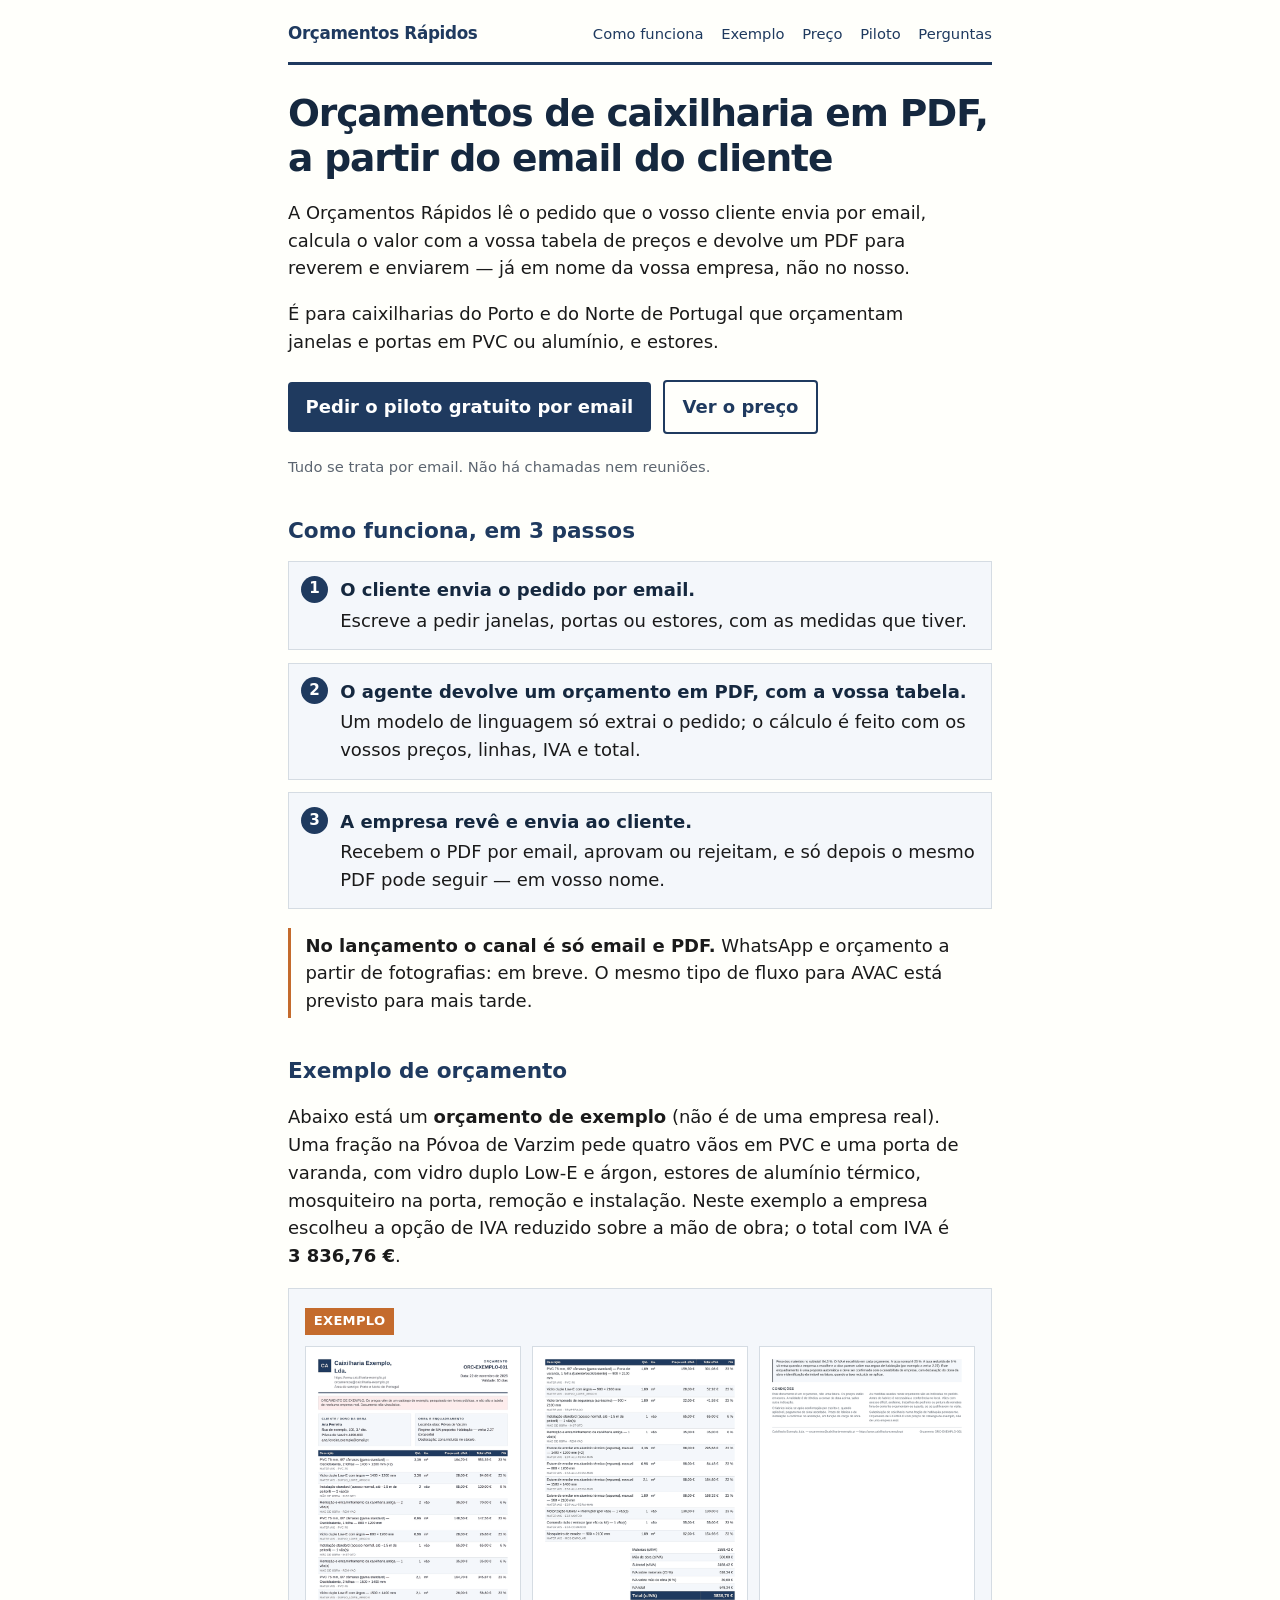
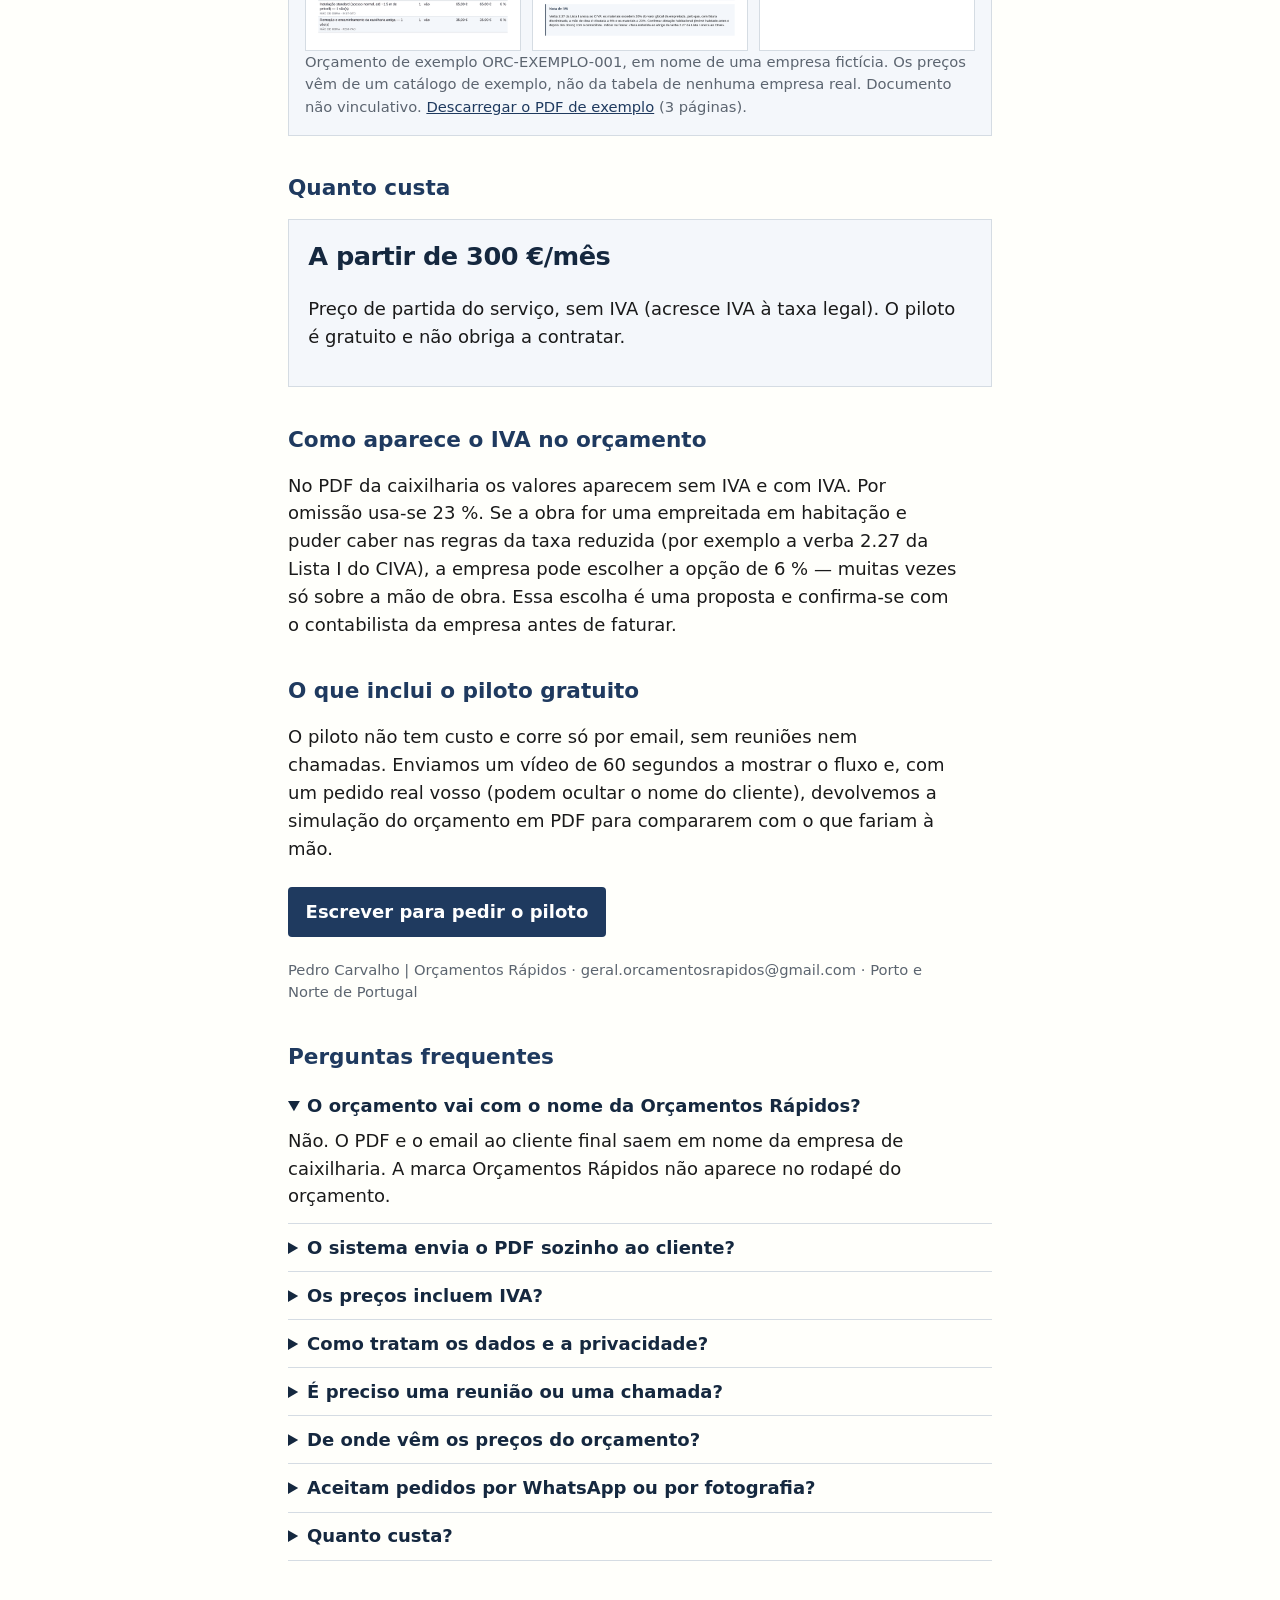
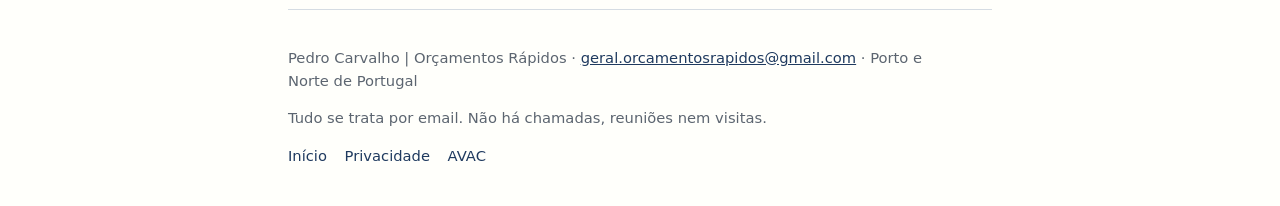
==== index.html @ dfaf5e06 "Strengthen the landing page for search and a clearer offer. Add a direct H1, a three-step flow, pric" ====
<!DOCTYPE html>
<html lang="pt-PT">
<head>
  <meta charset="utf-8">
  <meta name="viewport" content="width=device-width, initial-scale=1">
  <title>Orçamentos de caixilharia em PDF, a partir do email do cliente | Orçamentos Rápidos</title>
  <meta name="description" content="A Orçamentos Rápidos transforma o email do cliente numa proposta em PDF, com a tabela de preços da caixilharia, para a empresa rever e enviar. Janelas e portas em PVC ou alumínio e estores, no Porto e no Norte. A partir de 300 €/mês, com piloto gratuito.">
  <link rel="canonical" href="https://orcamentosrapidos.pt/">
  <link rel="stylesheet" href="styles.css">
  <meta property="og:title" content="Orçamentos de caixilharia em PDF, a partir do email do cliente">
  <meta property="og:description" content="O cliente envia o pedido por email. O agente devolve um PDF com a tabela da empresa. A empresa revê e envia. A partir de 300 €/mês, com piloto gratuito.">
  <meta property="og:url" content="https://orcamentosrapidos.pt/">
  <meta property="og:type" content="website">
  <meta property="og:locale" content="pt_PT">
  <meta property="og:image" content="https://orcamentosrapidos.pt/orcamento-exemplo-1.png">
  <meta name="twitter:card" content="summary_large_image">
  <script type="application/ld+json">
  {
    "@context": "https://schema.org",
    "@graph": [
      {
        "@type": "Organization",
        "@id": "https://orcamentosrapidos.pt/#organizacao",
        "name": "Orçamentos Rápidos",
        "url": "https://orcamentosrapidos.pt/",
        "email": "geral.orcamentosrapidos@gmail.com",
        "areaServed": { "@type": "AdministrativeArea", "name": "Porto e Norte de Portugal" },
        "founder": { "@type": "Person", "name": "Pedro Carvalho" },
        "contactPoint": {
          "@type": "ContactPoint",
          "email": "geral.orcamentosrapidos@gmail.com",
          "contactType": "customer support",
          "availableLanguage": ["Portuguese"],
          "hoursAvailable": { "@type": "OpeningHoursSpecification", "description": "Atendimento apenas por email. Sem chamadas, reuniões ou visitas." }
        }
      },
      {
        "@type": "Service",
        "@id": "https://orcamentosrapidos.pt/#servico",
        "name": "Agente de orçamentos automáticos para caixilharia",
        "serviceType": "Orçamentação automática de janelas, portas e estores a partir de email",
        "url": "https://orcamentosrapidos.pt/",
        "provider": { "@id": "https://orcamentosrapidos.pt/#organizacao" },
        "areaServed": { "@type": "AdministrativeArea", "name": "Porto e Norte de Portugal" },
        "audience": { "@type": "BusinessAudience", "name": "Caixilharias de janelas e portas em PVC ou alumínio e estores" },
        "description": "O cliente da caixilharia envia o pedido por email. O agente devolve um orçamento em PDF calculado com a tabela de preços da empresa. A empresa revê e envia o PDF ao cliente, em nome dela.",
        "offers": {
          "@type": "Offer",
          "url": "https://orcamentosrapidos.pt/#preco",
          "priceCurrency": "EUR",
          "price": "300.00",
          "priceSpecification": {
            "@type": "UnitPriceSpecification",
            "price": "300.00",
            "priceCurrency": "EUR",
            "unitCode": "MON",
            "valueAddedTaxIncluded": false,
            "description": "A partir de 300 €/mês, sem IVA. Acresce IVA à taxa legal. O piloto é gratuito."
          },
          "description": "A partir de 300 €/mês, com piloto gratuito."
        }
      },
      {
        "@type": "FAQPage",
        "@id": "https://orcamentosrapidos.pt/#faq",
        "mainEntity": [
          {
            "@type": "Question",
            "name": "O orçamento vai com o nome da Orçamentos Rápidos?",
            "acceptedAnswer": { "@type": "Answer", "text": "Não. O PDF e o email ao cliente final saem em nome da empresa de caixilharia. A marca Orçamentos Rápidos não aparece no rodapé do orçamento." }
          },
          {
            "@type": "Question",
            "name": "O sistema envia o PDF sozinho ao cliente?",
            "acceptedAnswer": { "@type": "Answer", "text": "Não. O dono da empresa recebe o PDF por email e só depois de carregar em Aprovar ou Rejeitar é que o orçamento pode seguir para o cliente final." }
          },
          {
            "@type": "Question",
            "name": "Os preços incluem IVA?",
            "acceptedAnswer": { "@type": "Answer", "text": "O serviço da Orçamentos Rápidos é anunciado a partir de 300 €/mês sem IVA; acresce IVA à taxa legal. No PDF de orçamento da caixilharia, os valores aparecem sem IVA e com IVA. Por omissão o orçamento usa 23 %. Pode escolher-se a opção de 6 % quando a obra parecer caber nas regras de habitação; essa escolha é uma proposta e deve ser confirmada com o contabilista da empresa." }
          },
          {
            "@type": "Question",
            "name": "Como tratam os dados e a privacidade?",
            "acceptedAnswer": { "@type": "Answer", "text": "Tratamos só os dados necessários para responder ao email, correr o piloto e prestar o serviço — tipicamente o nome e o email da empresa e o conteúdo dos pedidos que nos enviam. Não vendemos dados. Os direitos de acesso, retificação ou apagamento exercem-se por email, para geral.orcamentosrapidos@gmail.com. Os pormenores estão na política de privacidade." }
          },
          {
            "@type": "Question",
            "name": "É preciso uma reunião ou uma chamada?",
            "acceptedAnswer": { "@type": "Answer", "text": "Não. Tudo se trata por email. Não há chamadas, reuniões nem visitas." }
          },
          {
            "@type": "Question",
            "name": "De onde vêm os preços do orçamento?",
            "acceptedAnswer": { "@type": "Answer", "text": "No piloto e no serviço os cálculos usam a tabela de preços da própria empresa. Os valores de demonstração desta página são de um catálogo de exemplo, não de uma empresa real." }
          },
          {
            "@type": "Question",
            "name": "Aceitam pedidos por WhatsApp ou por fotografia?",
            "acceptedAnswer": { "@type": "Answer", "text": "Ainda não. No lançamento o canal é só email e PDF. WhatsApp e orçamento a partir de fotografias ficam para mais tarde." }
          },
          {
            "@type": "Question",
            "name": "Quanto custa?",
            "acceptedAnswer": { "@type": "Answer", "text": "O serviço custa a partir de 300 €/mês, sem IVA, com piloto gratuito. O piloto corre só por email: um vídeo de 60 segundos e uma simulação com um pedido real da empresa." }
          }
        ]
      }
    ]
  }
  </script>
</head>
<body>
  <header>
    <a class="logo" href="https://orcamentosrapidos.pt/">Orçamentos Rápidos</a>
    <nav aria-label="Secções desta página">
      <a href="#como-funciona">Como funciona</a>
      <a href="#exemplo">Exemplo</a>
      <a href="#preco">Preço</a>
      <a href="#piloto">Piloto</a>
      <a href="#perguntas">Perguntas</a>
    </nav>
  </header>
  <main>
    <h1>Orçamentos de caixilharia em PDF, a partir do email do cliente</h1>
    <p class="lead">A Orçamentos Rápidos lê o pedido que o vosso cliente envia por email, calcula o valor com a vossa tabela de preços e devolve um PDF para reverem e enviarem — já em nome da vossa empresa, não no nosso.</p>
    <p>É para caixilharias do Porto e do Norte de Portugal que orçamentam janelas e portas em PVC ou alumínio, e estores.</p>
    <p>
      <a class="cta" href="mailto:geral.orcamentosrapidos@gmail.com?subject=Piloto%20gratuito%20de%20or%C3%A7amentos%20de%20caixilharia">Pedir o piloto gratuito por email</a>
      <a class="cta cta-sec" href="#preco">Ver o preço</a>
    </p>
    <p class="nota">Tudo se trata por email. Não há chamadas nem reuniões.</p>

    <h2 id="como-funciona">Como funciona, em 3 passos</h2>
    <ol class="passos">
      <li><strong>O cliente envia o pedido por email.</strong> Escreve a pedir janelas, portas ou estores, com as medidas que tiver.</li>
      <li><strong>O agente devolve um orçamento em PDF, com a vossa tabela.</strong> Um modelo de linguagem só extrai o pedido; o cálculo é feito com os vossos preços, linhas, IVA e total.</li>
      <li><strong>A empresa revê e envia ao cliente.</strong> Recebem o PDF por email, aprovam ou rejeitam, e só depois o mesmo PDF pode seguir — em vosso nome.</li>
    </ol>
    <p class="breve"><strong>No lançamento o canal é só email e PDF.</strong> WhatsApp e orçamento a partir de fotografias: em breve. O mesmo tipo de fluxo para AVAC está previsto para mais tarde.</p>

    <h2 id="exemplo">Exemplo de orçamento</h2>
    <p>Abaixo está um <strong>orçamento de exemplo</strong> (não é de uma empresa real). Uma fração na Póvoa de Varzim pede quatro vãos em PVC e uma porta de varanda, com vidro duplo Low-E e árgon, estores de alumínio térmico, mosquiteiro na porta, remoção e instalação. Neste exemplo a empresa escolheu a opção de IVA reduzido sobre a mão de obra; o total com IVA é <strong>3&nbsp;836,76&nbsp;€</strong>.</p>
    <figure class="preview">
      <p class="selo">Exemplo</p>
      <div class="paginas">
        <a href="orcamento-exemplo.pdf" title="Descarregar o PDF de exemplo, página 1">
          <img src="orcamento-exemplo-1.png" alt="Página 1 do orçamento de exemplo ORC-EXEMPLO-001, com o nome de uma empresa fictícia e as primeiras linhas. Os preços são de um catálogo de exemplo." width="720" height="1019">
        </a>
        <a href="orcamento-exemplo.pdf" title="Descarregar o PDF de exemplo, página 2">
          <img src="orcamento-exemplo-2.png" alt="Página 2 do orçamento de exemplo, com o restante das linhas, os totais sem IVA e com IVA (3 836,76 €) e a nota de IVA." width="720" height="1019" loading="lazy">
        </a>
        <a href="orcamento-exemplo.pdf" title="Descarregar o PDF de exemplo, página 3">
          <img src="orcamento-exemplo-3.png" alt="Página 3 do orçamento de exemplo, com as condições e a indicação de que o documento é um exemplo." width="720" height="1019" loading="lazy">
        </a>
      </div>
      <figcaption class="nota">Orçamento de exemplo ORC-EXEMPLO-001, em nome de uma empresa fictícia. Os preços vêm de um catálogo de exemplo, não da tabela de nenhuma empresa real. Documento não vinculativo. <a href="orcamento-exemplo.pdf">Descarregar o PDF de exemplo</a> (3 páginas).</figcaption>
    </figure>

    <h2 id="preco">Quanto custa</h2>
    <div class="preco">
      <p class="valor">A partir de 300&nbsp;€/mês</p>
      <p>Preço de partida do serviço, sem IVA (acresce IVA à taxa legal). O piloto é gratuito e não obriga a contratar.</p>
    </div>

    <h2 id="iva">Como aparece o IVA no orçamento</h2>
    <p>No PDF da caixilharia os valores aparecem sem IVA e com IVA. Por omissão usa-se 23&nbsp;%. Se a obra for uma empreitada em habitação e puder caber nas regras da taxa reduzida (por exemplo a verba 2.27 da Lista I do CIVA), a empresa pode escolher a opção de 6&nbsp;% — muitas vezes só sobre a mão de obra. Essa escolha é uma proposta e confirma-se com o contabilista da empresa antes de faturar.</p>

    <h2 id="piloto">O que inclui o piloto gratuito</h2>
    <p>O piloto não tem custo e corre só por email, sem reuniões nem chamadas. Enviamos um vídeo de 60 segundos a mostrar o fluxo e, com um pedido real vosso (podem ocultar o nome do cliente), devolvemos a simulação do orçamento em PDF para compararem com o que fariam à mão.</p>
    <p><a class="cta" href="mailto:geral.orcamentosrapidos@gmail.com?subject=Piloto%20gratuito%20de%20or%C3%A7amentos%20de%20caixilharia">Escrever para pedir o piloto</a></p>
    <p class="nota">Pedro Carvalho | Orçamentos Rápidos · geral.orcamentosrapidos@gmail.com · Porto e Norte de Portugal</p>

    <h2 id="perguntas">Perguntas frequentes</h2>
    <details open>
      <summary>O orçamento vai com o nome da Orçamentos Rápidos?</summary>
      <p>Não. O PDF e o email ao cliente final saem em nome da empresa de caixilharia. A marca Orçamentos Rápidos não aparece no rodapé do orçamento.</p>
    </details>
    <details>
      <summary>O sistema envia o PDF sozinho ao cliente?</summary>
      <p>Não. O dono da empresa recebe o PDF por email e só depois de carregar em Aprovar ou Rejeitar é que o orçamento pode seguir para o cliente final.</p>
    </details>
    <details>
      <summary>Os preços incluem IVA?</summary>
      <p>O serviço da Orçamentos Rápidos é anunciado a partir de 300&nbsp;€/mês sem IVA; acresce IVA à taxa legal. No PDF de orçamento da caixilharia, os valores aparecem sem IVA e com IVA. Por omissão o orçamento usa 23&nbsp;%. Pode escolher-se a opção de 6&nbsp;% quando a obra parecer caber nas regras de habitação; essa escolha é uma proposta e deve ser confirmada com o contabilista da empresa.</p>
    </details>
    <details>
      <summary>Como tratam os dados e a privacidade?</summary>
      <p>Tratamos só os dados necessários para responder ao email, correr o piloto e prestar o serviço — tipicamente o nome e o email da empresa e o conteúdo dos pedidos que nos enviam. Não vendemos dados. Os direitos de acesso, retificação ou apagamento exercem-se por email, para <a href="mailto:geral.orcamentosrapidos@gmail.com">geral.orcamentosrapidos@gmail.com</a>. Os pormenores estão na <a href="privacidade.html">política de privacidade</a>.</p>
    </details>
    <details>
      <summary>É preciso uma reunião ou uma chamada?</summary>
      <p>Não. Tudo se trata por email. Não há chamadas, reuniões nem visitas.</p>
    </details>
    <details>
      <summary>De onde vêm os preços do orçamento?</summary>
      <p>No piloto e no serviço os cálculos usam a tabela de preços da própria empresa. Os valores de demonstração desta página são de um catálogo de exemplo, não de uma empresa real.</p>
    </details>
    <details>
      <summary>Aceitam pedidos por WhatsApp ou por fotografia?</summary>
      <p>Ainda não. No lançamento o canal é só email e PDF. WhatsApp e orçamento a partir de fotografias ficam para mais tarde.</p>
    </details>
    <details>
      <summary>Quanto custa?</summary>
      <p>O serviço custa a partir de 300&nbsp;€/mês, sem IVA, com piloto gratuito. O piloto corre só por email: um vídeo de 60 segundos e uma simulação com um pedido real da empresa.</p>
    </details>
  </main>
  <footer>
    <p>Pedro Carvalho | Orçamentos Rápidos · <a href="mailto:geral.orcamentosrapidos@gmail.com">geral.orcamentosrapidos@gmail.com</a> · Porto e Norte de Portugal</p>
    <p>Tudo se trata por email. Não há chamadas, reuniões nem visitas.</p>
    <nav aria-label="Rodapé">
      <a href="https://orcamentosrapidos.pt/">Início</a>
      <a href="https://orcamentosrapidos.pt/privacidade.html">Privacidade</a>
      <a href="https://orcamentosrapidos.pt/avac.html">AVAC</a>
    </nav>
  </footer>
</body>
</html>
---- styles.css ----
:root {
  --navy: #1F3A5F;
  --navy-dark: #15283F;
  --ink: #1A1A1A;
  --muted: #5C6570;
  --line: #D5DCE3;
  --paper: #FFFffb;
  --wash: #F4F7FB;
  --accent: #C46B2D;
}
* { box-sizing: border-box; }
html { scroll-behavior: smooth; }
body {
  margin: 0;
  font: 18px/1.55 system-ui, "Segoe UI", Roboto, "Helvetica Neue", Arial, sans-serif;
  color: var(--ink);
  background: var(--paper);
}
header, main, footer { width: min(44rem, calc(100% - 2rem)); margin-left: auto; margin-right: auto; }
header {
  display: flex; flex-wrap: wrap; justify-content: space-between; align-items: baseline;
  gap: 0.75rem 1.5rem;
  padding: 1.25rem 0 1rem;
  border-bottom: 3px solid var(--navy);
}
.logo { font-weight: 700; color: var(--navy); letter-spacing: -0.02em; font-size: 1.05rem; text-decoration: none; }
nav { display: flex; flex-wrap: wrap; gap: 0.75rem 1.1rem; }
nav a { color: var(--navy); text-decoration: none; font-size: 0.92rem; }
nav a:hover, nav a:focus { text-decoration: underline; }
h1 { font-size: clamp(1.8rem, 4.5vw, 2.35rem); line-height: 1.2; letter-spacing: -0.03em; color: var(--navy-dark); margin: 1.6rem 0 0.8rem; }
h2 { font-size: 1.35rem; line-height: 1.3; color: var(--navy); margin: 2.4rem 0 0.7rem; }
h3 { font-size: 1.05rem; margin: 1.3rem 0 0.4rem; color: var(--navy-dark); }
p, li { max-width: 42rem; }
.lead { font-size: 1.12rem; }
.muted, .nota { color: var(--muted); }
.nota { font-size: 0.92rem; }
a { color: var(--navy); }
.cta {
  display: inline-block; margin: 0.4rem 0 0.2rem; padding: 0.7rem 1.1rem;
  background: var(--navy); color: #fff; text-decoration: none; font-weight: 700;
  border-radius: 4px;
}
.cta:hover, .cta:focus { background: var(--navy-dark); }
.cta-sec { background: transparent; color: var(--navy); border: 2px solid var(--navy); margin-left: 0.4rem; }
.cta-sec:hover, .cta-sec:focus { background: var(--wash); color: var(--navy-dark); }
ol.passos { list-style: none; padding: 0; margin: 1rem 0 1.2rem; counter-reset: passo; display: grid; gap: 0.8rem; }
ol.passos li {
  counter-increment: passo;
  background: var(--wash);
  border: 1px solid var(--line);
  padding: 0.9rem 1rem 0.9rem 3.2rem;
  position: relative;
  max-width: none;
}
ol.passos li::before {
  content: counter(passo);
  position: absolute; left: 0.75rem; top: 0.85rem;
  width: 1.7rem; height: 1.7rem; border-radius: 50%;
  background: var(--navy); color: #fff;
  font-weight: 700; font-size: 0.95rem;
  display: flex; align-items: center; justify-content: center;
}
ol.passos strong { display: block; color: var(--navy-dark); margin-bottom: 0.15rem; }
.preco {
  background: var(--wash); border: 1px solid var(--line);
  padding: 1.1rem 1.2rem; margin: 1rem 0 1.2rem;
}
.preco .valor { font-size: 1.6rem; font-weight: 700; color: var(--navy-dark); letter-spacing: -0.02em; margin: 0 0 0.35rem; }
.preview {
  background: var(--wash); border: 1px solid var(--line);
  padding: 1rem; margin: 1rem 0 1.2rem;
}
.selo {
  display: inline-block; margin: 0 0 0.7rem;
  padding: 0.2rem 0.55rem;
  background: var(--accent); color: #fff;
  font-weight: 700; font-size: 0.82rem; letter-spacing: 0.02em;
  text-transform: uppercase;
}
.paginas {
  display: grid;
  grid-template-columns: 1fr;
  gap: 0.7rem;
}
@media (min-width: 36rem) {
  .paginas { grid-template-columns: 1fr 1fr 1fr; }
}
.paginas a { display: block; }
.paginas img {
  width: 100%; height: auto;
  border: 1px solid var(--line);
  background: #fff;
  display: block;
}
.breve { border-left: 3px solid var(--accent); padding: 0.2rem 0 0.2rem 0.9rem; }
details { border-bottom: 1px solid var(--line); padding: 0.6rem 0; }
details summary { cursor: pointer; font-weight: 700; color: var(--navy-dark); }
details p { margin: 0.45rem 0 0.2rem; }
footer {
  margin-top: 3rem; padding: 1.4rem 0 2.4rem;
  border-top: 1px solid var(--line);
  font-size: 0.92rem; color: var(--muted);
}
footer nav { margin-top: 0.4rem; }
@media (max-width: 40rem) {
  body { font-size: 17px; }
  .cta-sec { margin-left: 0; }
}
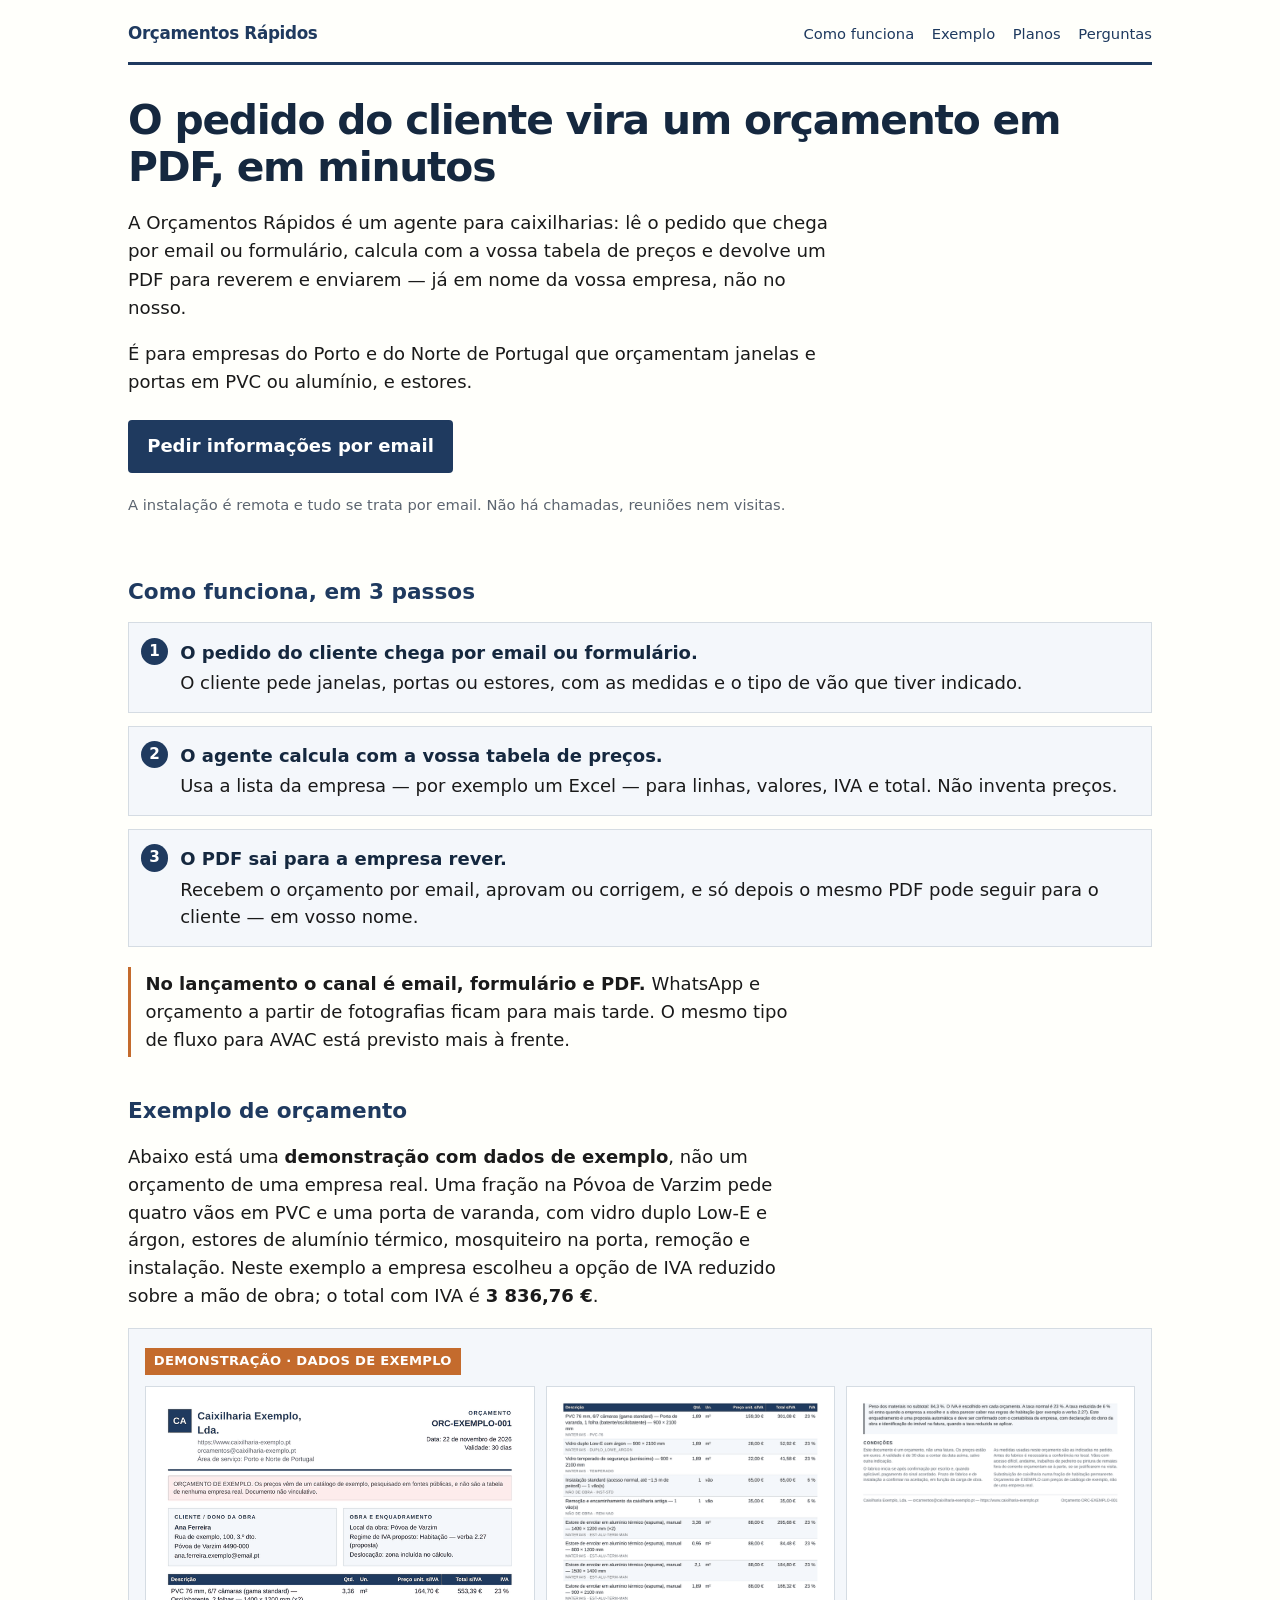
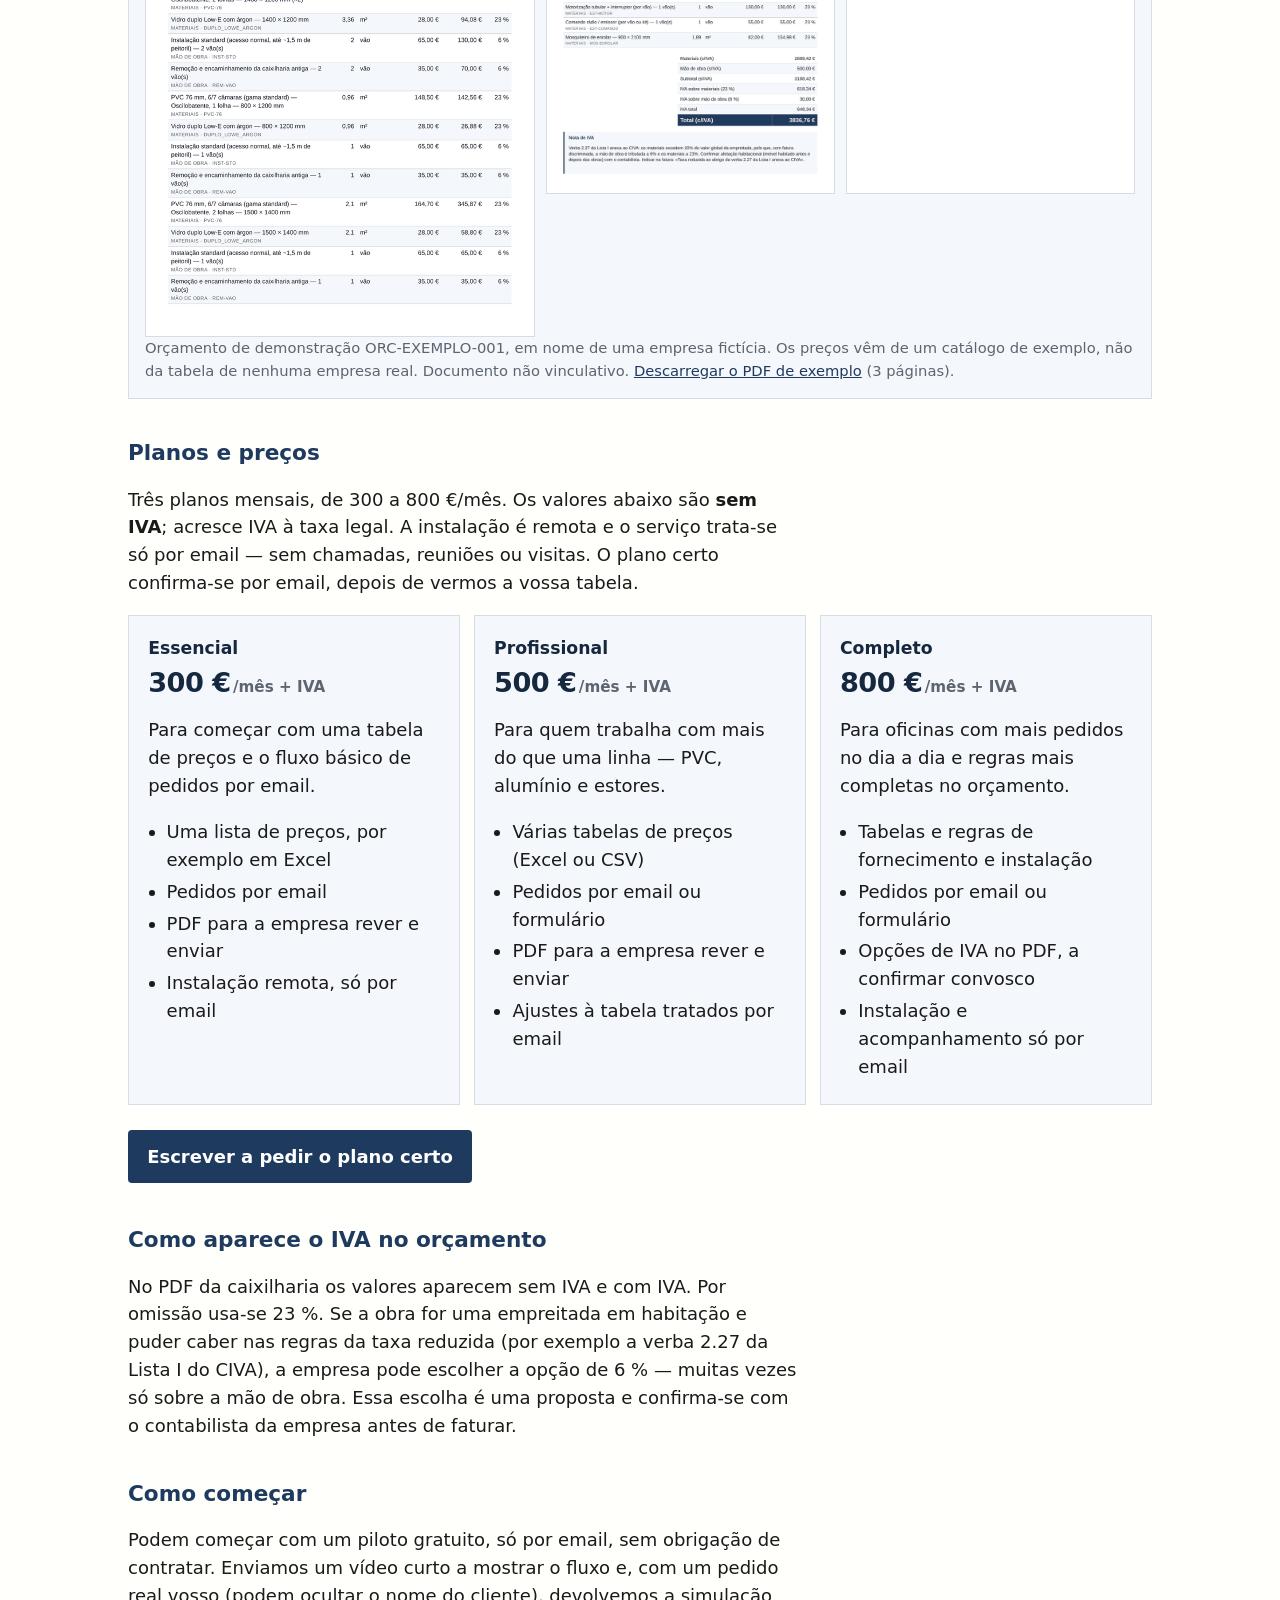
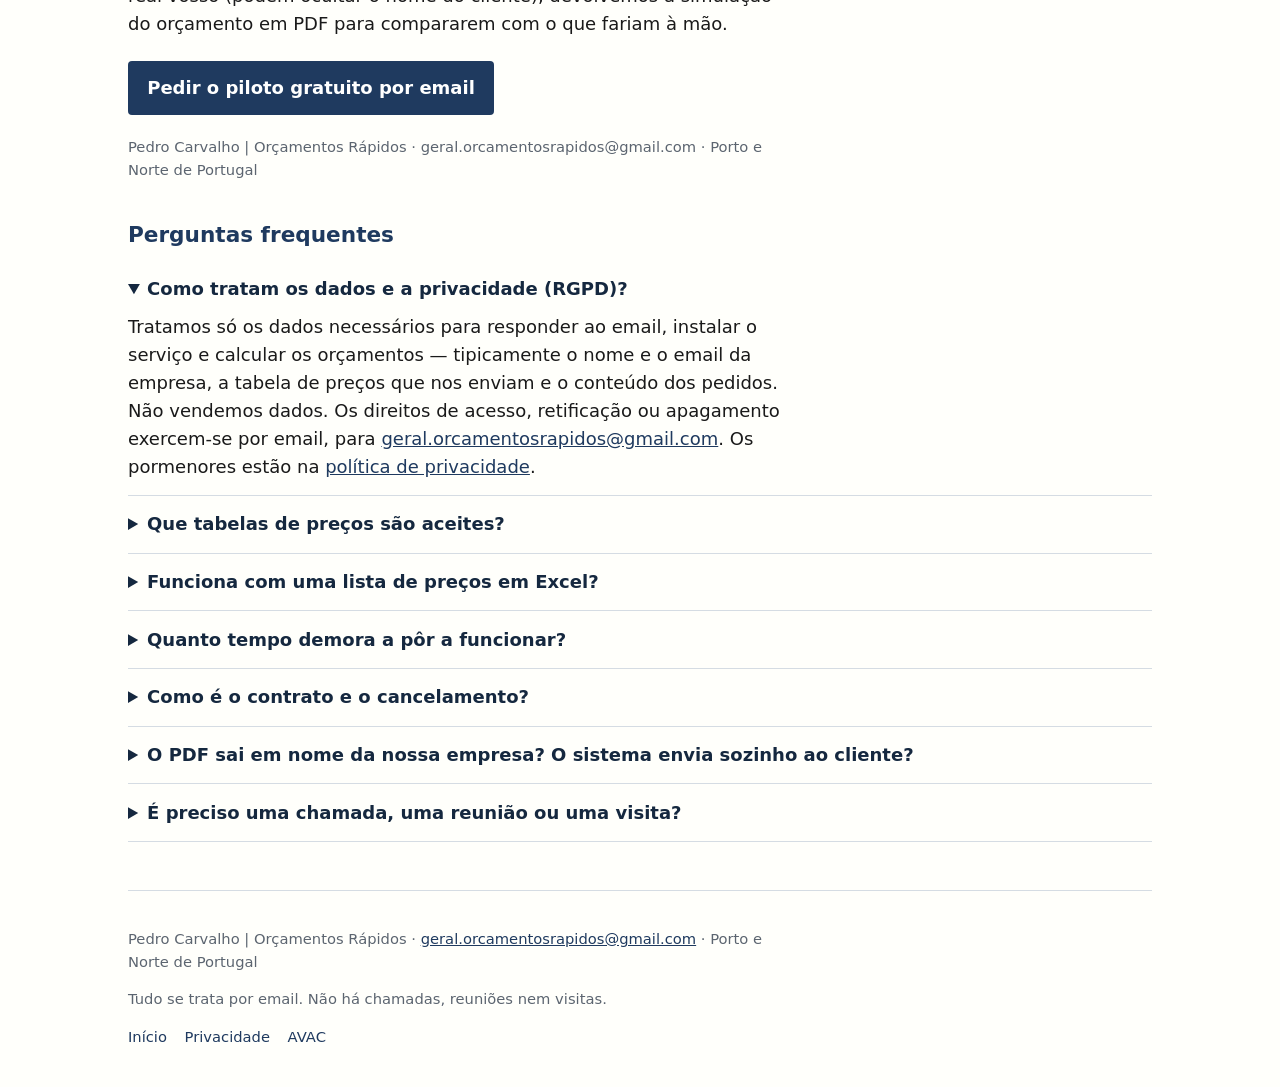
==== commit e28e8672: "Improve the landing page with plans, a tighter hero and a clearer FAQ. Add three monthly plans from " ====
--- a/index.html
+++ b/index.html
@@ -3,17 +3,22 @@
 <head>
   <meta charset="utf-8">
   <meta name="viewport" content="width=device-width, initial-scale=1">
-  <title>Orçamentos de caixilharia em PDF, a partir do email do cliente | Orçamentos Rápidos</title>
-  <meta name="description" content="A Orçamentos Rápidos transforma o email do cliente numa proposta em PDF, com a tabela de preços da caixilharia, para a empresa rever e enviar. Janelas e portas em PVC ou alumínio e estores, no Porto e no Norte. A partir de 300 €/mês, com piloto gratuito.">
+  <title>Orçamentos de caixilharia em PDF, em minutos | Orçamentos Rápidos</title>
+  <meta name="description" content="O pedido do cliente vira um orçamento em PDF, com a vossa tabela de preços. Planos de 300 a 800 €/mês + IVA. Instalação remota, só por email.">
   <link rel="canonical" href="https://orcamentosrapidos.pt/">
   <link rel="stylesheet" href="styles.css">
-  <meta property="og:title" content="Orçamentos de caixilharia em PDF, a partir do email do cliente">
-  <meta property="og:description" content="O cliente envia o pedido por email. O agente devolve um PDF com a tabela da empresa. A empresa revê e envia. A partir de 300 €/mês, com piloto gratuito.">
+  <meta property="og:site_name" content="Orçamentos Rápidos">
+  <meta property="og:title" content="Orçamentos de caixilharia em PDF, em minutos">
+  <meta property="og:description" content="O pedido do cliente chega por email ou formulário. O agente calcula com a vossa tabela de preços e devolve um PDF para reverem. Planos de 300 a 800 €/mês + IVA. Só por email, sem chamadas nem visitas.">
   <meta property="og:url" content="https://orcamentosrapidos.pt/">
   <meta property="og:type" content="website">
   <meta property="og:locale" content="pt_PT">
   <meta property="og:image" content="https://orcamentosrapidos.pt/orcamento-exemplo-1.png">
+  <meta property="og:image:alt" content="Primeira página de um orçamento de exemplo em PDF, com dados de demonstração.">
   <meta name="twitter:card" content="summary_large_image">
+  <meta name="twitter:title" content="Orçamentos de caixilharia em PDF, em minutos">
+  <meta name="twitter:description" content="O pedido do cliente vira um PDF com a vossa tabela de preços, para a empresa rever. Planos de 300 a 800 €/mês + IVA.">
+  <meta name="twitter:image" content="https://orcamentosrapidos.pt/orcamento-exemplo-1.png">
   <script type="application/ld+json">
   {
     "@context": "https://schema.org",
@@ -38,71 +43,87 @@
         "@type": "Service",
         "@id": "https://orcamentosrapidos.pt/#servico",
         "name": "Agente de orçamentos automáticos para caixilharia",
-        "serviceType": "Orçamentação automática de janelas, portas e estores a partir de email",
+        "serviceType": "Orçamentação automática de janelas, portas e estores a partir de email ou formulário",
         "url": "https://orcamentosrapidos.pt/",
         "provider": { "@id": "https://orcamentosrapidos.pt/#organizacao" },
         "areaServed": { "@type": "AdministrativeArea", "name": "Porto e Norte de Portugal" },
         "audience": { "@type": "BusinessAudience", "name": "Caixilharias de janelas e portas em PVC ou alumínio e estores" },
-        "description": "O cliente da caixilharia envia o pedido por email. O agente devolve um orçamento em PDF calculado com a tabela de preços da empresa. A empresa revê e envia o PDF ao cliente, em nome dela.",
+        "description": "O pedido do cliente da caixilharia chega por email ou formulário. O agente calcula o orçamento com a tabela de preços da empresa e devolve um PDF para a empresa rever e enviar, em nome dela.",
         "offers": {
-          "@type": "Offer",
+          "@type": "AggregateOffer",
           "url": "https://orcamentosrapidos.pt/#preco",
           "priceCurrency": "EUR",
-          "price": "300.00",
-          "priceSpecification": {
-            "@type": "UnitPriceSpecification",
-            "price": "300.00",
-            "priceCurrency": "EUR",
-            "unitCode": "MON",
-            "valueAddedTaxIncluded": false,
-            "description": "A partir de 300 €/mês, sem IVA. Acresce IVA à taxa legal. O piloto é gratuito."
-          },
-          "description": "A partir de 300 €/mês, com piloto gratuito."
+          "lowPrice": "300.00",
+          "highPrice": "800.00",
+          "offerCount": 3,
+          "valueAddedTaxIncluded": false,
+          "description": "Três planos mensais, de 300 a 800 €/mês. Acresce IVA à taxa legal.",
+          "offers": [
+            {
+              "@type": "Offer",
+              "name": "Essencial",
+              "price": "300.00",
+              "priceCurrency": "EUR",
+              "valueAddedTaxIncluded": false,
+              "priceSpecification": { "@type": "UnitPriceSpecification", "price": "300.00", "priceCurrency": "EUR", "unitCode": "MON", "valueAddedTaxIncluded": false }
+            },
+            {
+              "@type": "Offer",
+              "name": "Profissional",
+              "price": "500.00",
+              "priceCurrency": "EUR",
+              "valueAddedTaxIncluded": false,
+              "priceSpecification": { "@type": "UnitPriceSpecification", "price": "500.00", "priceCurrency": "EUR", "unitCode": "MON", "valueAddedTaxIncluded": false }
+            },
+            {
+              "@type": "Offer",
+              "name": "Completo",
+              "price": "800.00",
+              "priceCurrency": "EUR",
+              "valueAddedTaxIncluded": false,
+              "priceSpecification": { "@type": "UnitPriceSpecification", "price": "800.00", "priceCurrency": "EUR", "unitCode": "MON", "valueAddedTaxIncluded": false }
+            }
+          ]
         }
       },
       {
         "@type": "FAQPage",
-        "@id": "https://orcamentosrapidos.pt/#faq",
+        "@id": "https://orcamentosrapidos.pt/#perguntas",
         "mainEntity": [
           {
             "@type": "Question",
-            "name": "O orçamento vai com o nome da Orçamentos Rápidos?",
-            "acceptedAnswer": { "@type": "Answer", "text": "Não. O PDF e o email ao cliente final saem em nome da empresa de caixilharia. A marca Orçamentos Rápidos não aparece no rodapé do orçamento." }
-          },
-          {
-            "@type": "Question",
-            "name": "O sistema envia o PDF sozinho ao cliente?",
-            "acceptedAnswer": { "@type": "Answer", "text": "Não. O dono da empresa recebe o PDF por email e só depois de carregar em Aprovar ou Rejeitar é que o orçamento pode seguir para o cliente final." }
-          },
-          {
-            "@type": "Question",
-            "name": "Os preços incluem IVA?",
-            "acceptedAnswer": { "@type": "Answer", "text": "O serviço da Orçamentos Rápidos é anunciado a partir de 300 €/mês sem IVA; acresce IVA à taxa legal. No PDF de orçamento da caixilharia, os valores aparecem sem IVA e com IVA. Por omissão o orçamento usa 23 %. Pode escolher-se a opção de 6 % quando a obra parecer caber nas regras de habitação; essa escolha é uma proposta e deve ser confirmada com o contabilista da empresa." }
-          },
-          {
-            "@type": "Question",
-            "name": "Como tratam os dados e a privacidade?",
-            "acceptedAnswer": { "@type": "Answer", "text": "Tratamos só os dados necessários para responder ao email, correr o piloto e prestar o serviço — tipicamente o nome e o email da empresa e o conteúdo dos pedidos que nos enviam. Não vendemos dados. Os direitos de acesso, retificação ou apagamento exercem-se por email, para geral.orcamentosrapidos@gmail.com. Os pormenores estão na política de privacidade." }
-          },
-          {
-            "@type": "Question",
-            "name": "É preciso uma reunião ou uma chamada?",
-            "acceptedAnswer": { "@type": "Answer", "text": "Não. Tudo se trata por email. Não há chamadas, reuniões nem visitas." }
-          },
-          {
-            "@type": "Question",
-            "name": "De onde vêm os preços do orçamento?",
-            "acceptedAnswer": { "@type": "Answer", "text": "No piloto e no serviço os cálculos usam a tabela de preços da própria empresa. Os valores de demonstração desta página são de um catálogo de exemplo, não de uma empresa real." }
-          },
-          {
-            "@type": "Question",
-            "name": "Aceitam pedidos por WhatsApp ou por fotografia?",
-            "acceptedAnswer": { "@type": "Answer", "text": "Ainda não. No lançamento o canal é só email e PDF. WhatsApp e orçamento a partir de fotografias ficam para mais tarde." }
-          },
-          {
-            "@type": "Question",
-            "name": "Quanto custa?",
-            "acceptedAnswer": { "@type": "Answer", "text": "O serviço custa a partir de 300 €/mês, sem IVA, com piloto gratuito. O piloto corre só por email: um vídeo de 60 segundos e uma simulação com um pedido real da empresa." }
+            "name": "Como tratam os dados e a privacidade (RGPD)?",
+            "acceptedAnswer": { "@type": "Answer", "text": "Tratamos só os dados necessários para responder ao email, instalar o serviço e calcular os orçamentos — tipicamente o nome e o email da empresa, a tabela de preços que nos enviam e o conteúdo dos pedidos. Não vendemos dados. Os direitos de acesso, retificação ou apagamento exercem-se por email, para geral.orcamentosrapidos@gmail.com. Os pormenores estão na política de privacidade." }
+          },
+          {
+            "@type": "Question",
+            "name": "Que tabelas de preços são aceites?",
+            "acceptedAnswer": { "@type": "Answer", "text": "Aceitamos a tabela que a empresa já usa no dia a dia, desde que esteja organizada de forma legível: em regra uma folha Excel ou um CSV, com produtos, medidas ou regras, e preços. Não pedimos um formato especial nem um programa novo. Se a tabela estiver noutro ficheiro estruturado, vemos por email se dá para a usar." }
+          },
+          {
+            "@type": "Question",
+            "name": "Funciona com uma lista de preços em Excel?",
+            "acceptedAnswer": { "@type": "Answer", "text": "Sim. Uma lista de preços em Excel é o ponto de partida mais comum. Enviam-nos a folha por email; o agente passa a calcular com esses valores, não com um catálogo nosso." }
+          },
+          {
+            "@type": "Question",
+            "name": "Quanto tempo demora a pôr a funcionar?",
+            "acceptedAnswer": { "@type": "Answer", "text": "A instalação é remota e feita só por email, sem chamadas nem visitas. O tempo depende da tabela que nos enviarem e de um pedido de exemplo. Na maior parte dos casos tenta-se deixar o fluxo a funcionar em poucos dias úteis depois de termos esses elementos." }
+          },
+          {
+            "@type": "Question",
+            "name": "Como é o contrato e o cancelamento?",
+            "acceptedAnswer": { "@type": "Answer", "text": "O serviço é mensal. O plano, o início e as condições de cancelamento confirmam-se por escrito, por email, antes de começar. Para cancelar, basta escrever para geral.orcamentosrapidos@gmail.com. Não há chamadas, reuniões nem visitas." }
+          },
+          {
+            "@type": "Question",
+            "name": "O PDF sai em nome da nossa empresa? O sistema envia sozinho ao cliente?",
+            "acceptedAnswer": { "@type": "Answer", "text": "O PDF sai em nome da empresa de caixilharia. A marca Orçamentos Rápidos não aparece no orçamento. O sistema não envia o PDF sozinho ao cliente final: a empresa recebe-o por email, revê-o e só depois de aprovar é que o orçamento pode seguir." }
+          },
+          {
+            "@type": "Question",
+            "name": "É preciso uma chamada, uma reunião ou uma visita?",
+            "acceptedAnswer": { "@type": "Answer", "text": "Não. A instalação e o serviço tratam-se só por email. Não há chamadas, reuniões nem visitas." }
           }
         ]
       }
@@ -116,93 +137,124 @@
     <nav aria-label="Secções desta página">
       <a href="#como-funciona">Como funciona</a>
       <a href="#exemplo">Exemplo</a>
-      <a href="#preco">Preço</a>
-      <a href="#piloto">Piloto</a>
+      <a href="#preco">Planos</a>
       <a href="#perguntas">Perguntas</a>
     </nav>
   </header>
   <main>
-    <h1>Orçamentos de caixilharia em PDF, a partir do email do cliente</h1>
-    <p class="lead">A Orçamentos Rápidos lê o pedido que o vosso cliente envia por email, calcula o valor com a vossa tabela de preços e devolve um PDF para reverem e enviarem — já em nome da vossa empresa, não no nosso.</p>
-    <p>É para caixilharias do Porto e do Norte de Portugal que orçamentam janelas e portas em PVC ou alumínio, e estores.</p>
-    <p>
-      <a class="cta" href="mailto:geral.orcamentosrapidos@gmail.com?subject=Piloto%20gratuito%20de%20or%C3%A7amentos%20de%20caixilharia">Pedir o piloto gratuito por email</a>
-      <a class="cta cta-sec" href="#preco">Ver o preço</a>
-    </p>
-    <p class="nota">Tudo se trata por email. Não há chamadas nem reuniões.</p>
+    <section class="hero" aria-labelledby="titulo-principal">
+      <h1 id="titulo-principal">O pedido do cliente vira um orçamento em PDF, em minutos</h1>
+      <p class="lead">A Orçamentos Rápidos é um agente para caixilharias: lê o pedido que chega por email ou formulário, calcula com a vossa tabela de preços e devolve um PDF para reverem e enviarem — já em nome da vossa empresa, não no nosso.</p>
+      <p>É para empresas do Porto e do Norte de Portugal que orçamentam janelas e portas em PVC ou alumínio, e estores.</p>
+      <p>
+        <a class="cta" href="mailto:geral.orcamentosrapidos@gmail.com?subject=Pedido%20de%20informa%C3%A7%C3%A3o%20%E2%80%94%20Or%C3%A7amentos%20R%C3%A1pidos%20para%20caixilharia">Pedir informações por email</a>
+      </p>
+      <p class="nota">A instalação é remota e tudo se trata por email. Não há chamadas, reuniões nem visitas.</p>
+    </section>
 
     <h2 id="como-funciona">Como funciona, em 3 passos</h2>
     <ol class="passos">
-      <li><strong>O cliente envia o pedido por email.</strong> Escreve a pedir janelas, portas ou estores, com as medidas que tiver.</li>
-      <li><strong>O agente devolve um orçamento em PDF, com a vossa tabela.</strong> Um modelo de linguagem só extrai o pedido; o cálculo é feito com os vossos preços, linhas, IVA e total.</li>
-      <li><strong>A empresa revê e envia ao cliente.</strong> Recebem o PDF por email, aprovam ou rejeitam, e só depois o mesmo PDF pode seguir — em vosso nome.</li>
+      <li><strong>O pedido do cliente chega por email ou formulário.</strong> O cliente pede janelas, portas ou estores, com as medidas e o tipo de vão que tiver indicado.</li>
+      <li><strong>O agente calcula com a vossa tabela de preços.</strong> Usa a lista da empresa — por exemplo um Excel — para linhas, valores, IVA e total. Não inventa preços.</li>
+      <li><strong>O PDF sai para a empresa rever.</strong> Recebem o orçamento por email, aprovam ou corrigem, e só depois o mesmo PDF pode seguir para o cliente — em vosso nome.</li>
     </ol>
-    <p class="breve"><strong>No lançamento o canal é só email e PDF.</strong> WhatsApp e orçamento a partir de fotografias: em breve. O mesmo tipo de fluxo para AVAC está previsto para mais tarde.</p>
+    <p class="breve"><strong>No lançamento o canal é email, formulário e PDF.</strong> WhatsApp e orçamento a partir de fotografias ficam para mais tarde. O mesmo tipo de fluxo para AVAC está previsto mais à frente.</p>
 
     <h2 id="exemplo">Exemplo de orçamento</h2>
-    <p>Abaixo está um <strong>orçamento de exemplo</strong> (não é de uma empresa real). Uma fração na Póvoa de Varzim pede quatro vãos em PVC e uma porta de varanda, com vidro duplo Low-E e árgon, estores de alumínio térmico, mosquiteiro na porta, remoção e instalação. Neste exemplo a empresa escolheu a opção de IVA reduzido sobre a mão de obra; o total com IVA é <strong>3&nbsp;836,76&nbsp;€</strong>.</p>
+    <p>Abaixo está uma <strong>demonstração com dados de exemplo</strong>, não um orçamento de uma empresa real. Uma fração na Póvoa de Varzim pede quatro vãos em PVC e uma porta de varanda, com vidro duplo Low-E e árgon, estores de alumínio térmico, mosquiteiro na porta, remoção e instalação. Neste exemplo a empresa escolheu a opção de IVA reduzido sobre a mão de obra; o total com IVA é <strong>3&nbsp;836,76&nbsp;€</strong>.</p>
     <figure class="preview">
-      <p class="selo">Exemplo</p>
+      <p class="selo">Demonstração · dados de exemplo</p>
       <div class="paginas">
         <a href="orcamento-exemplo.pdf" title="Descarregar o PDF de exemplo, página 1">
-          <img src="orcamento-exemplo-1.png" alt="Página 1 do orçamento de exemplo ORC-EXEMPLO-001, com o nome de uma empresa fictícia e as primeiras linhas. Os preços são de um catálogo de exemplo." width="720" height="1019">
+          <img src="orcamento-exemplo-1.png" alt="Página 1 do orçamento de demonstração ORC-EXEMPLO-001, com o nome de uma empresa fictícia e as primeiras linhas. Os preços são de um catálogo de exemplo." width="720" height="1019">
         </a>
         <a href="orcamento-exemplo.pdf" title="Descarregar o PDF de exemplo, página 2">
-          <img src="orcamento-exemplo-2.png" alt="Página 2 do orçamento de exemplo, com o restante das linhas, os totais sem IVA e com IVA (3 836,76 €) e a nota de IVA." width="720" height="1019" loading="lazy">
+          <img src="orcamento-exemplo-2.png" alt="Página 2 do orçamento de demonstração, com o restante das linhas, os totais sem IVA e com IVA (3 836,76 €) e a nota de IVA." width="720" height="1019" loading="lazy">
         </a>
         <a href="orcamento-exemplo.pdf" title="Descarregar o PDF de exemplo, página 3">
-          <img src="orcamento-exemplo-3.png" alt="Página 3 do orçamento de exemplo, com as condições e a indicação de que o documento é um exemplo." width="720" height="1019" loading="lazy">
+          <img src="orcamento-exemplo-3.png" alt="Página 3 do orçamento de demonstração, com as condições e a indicação de que o documento é um exemplo." width="720" height="1019" loading="lazy">
         </a>
       </div>
-      <figcaption class="nota">Orçamento de exemplo ORC-EXEMPLO-001, em nome de uma empresa fictícia. Os preços vêm de um catálogo de exemplo, não da tabela de nenhuma empresa real. Documento não vinculativo. <a href="orcamento-exemplo.pdf">Descarregar o PDF de exemplo</a> (3 páginas).</figcaption>
+      <figcaption class="nota">Orçamento de demonstração ORC-EXEMPLO-001, em nome de uma empresa fictícia. Os preços vêm de um catálogo de exemplo, não da tabela de nenhuma empresa real. Documento não vinculativo. <a href="orcamento-exemplo.pdf">Descarregar o PDF de exemplo</a> (3 páginas).</figcaption>
     </figure>
 
-    <h2 id="preco">Quanto custa</h2>
-    <div class="preco">
-      <p class="valor">A partir de 300&nbsp;€/mês</p>
-      <p>Preço de partida do serviço, sem IVA (acresce IVA à taxa legal). O piloto é gratuito e não obriga a contratar.</p>
+    <h2 id="preco">Planos e preços</h2>
+    <p>Três planos mensais, de 300 a 800&nbsp;€/mês. Os valores abaixo são <strong>sem IVA</strong>; acresce IVA à taxa legal. A instalação é remota e o serviço trata-se só por email — sem chamadas, reuniões ou visitas. O plano certo confirma-se por email, depois de vermos a vossa tabela.</p>
+    <div class="planos">
+      <article class="plano">
+        <h3>Essencial</h3>
+        <p class="valor">300&nbsp;€<span class="periodo">/mês + IVA</span></p>
+        <p>Para começar com uma tabela de preços e o fluxo básico de pedidos por email.</p>
+        <ul>
+          <li>Uma lista de preços, por exemplo em Excel</li>
+          <li>Pedidos por email</li>
+          <li>PDF para a empresa rever e enviar</li>
+          <li>Instalação remota, só por email</li>
+        </ul>
+      </article>
+      <article class="plano">
+        <h3>Profissional</h3>
+        <p class="valor">500&nbsp;€<span class="periodo">/mês + IVA</span></p>
+        <p>Para quem trabalha com mais do que uma linha — PVC, alumínio e estores.</p>
+        <ul>
+          <li>Várias tabelas de preços (Excel ou CSV)</li>
+          <li>Pedidos por email ou formulário</li>
+          <li>PDF para a empresa rever e enviar</li>
+          <li>Ajustes à tabela tratados por email</li>
+        </ul>
+      </article>
+      <article class="plano">
+        <h3>Completo</h3>
+        <p class="valor">800&nbsp;€<span class="periodo">/mês + IVA</span></p>
+        <p>Para oficinas com mais pedidos no dia a dia e regras mais completas no orçamento.</p>
+        <ul>
+          <li>Tabelas e regras de fornecimento e instalação</li>
+          <li>Pedidos por email ou formulário</li>
+          <li>Opções de IVA no PDF, a confirmar convosco</li>
+          <li>Instalação e acompanhamento só por email</li>
+        </ul>
+      </article>
     </div>
+    <p>
+      <a class="cta" href="mailto:geral.orcamentosrapidos@gmail.com?subject=Pedido%20de%20informa%C3%A7%C3%A3o%20%E2%80%94%20Or%C3%A7amentos%20R%C3%A1pidos%20para%20caixilharia">Escrever a pedir o plano certo</a>
+    </p>
 
     <h2 id="iva">Como aparece o IVA no orçamento</h2>
     <p>No PDF da caixilharia os valores aparecem sem IVA e com IVA. Por omissão usa-se 23&nbsp;%. Se a obra for uma empreitada em habitação e puder caber nas regras da taxa reduzida (por exemplo a verba 2.27 da Lista I do CIVA), a empresa pode escolher a opção de 6&nbsp;% — muitas vezes só sobre a mão de obra. Essa escolha é uma proposta e confirma-se com o contabilista da empresa antes de faturar.</p>
 
-    <h2 id="piloto">O que inclui o piloto gratuito</h2>
-    <p>O piloto não tem custo e corre só por email, sem reuniões nem chamadas. Enviamos um vídeo de 60 segundos a mostrar o fluxo e, com um pedido real vosso (podem ocultar o nome do cliente), devolvemos a simulação do orçamento em PDF para compararem com o que fariam à mão.</p>
-    <p><a class="cta" href="mailto:geral.orcamentosrapidos@gmail.com?subject=Piloto%20gratuito%20de%20or%C3%A7amentos%20de%20caixilharia">Escrever para pedir o piloto</a></p>
+    <h2 id="piloto">Como começar</h2>
+    <p>Podem começar com um piloto gratuito, só por email, sem obrigação de contratar. Enviamos um vídeo curto a mostrar o fluxo e, com um pedido real vosso (podem ocultar o nome do cliente), devolvemos a simulação do orçamento em PDF para compararem com o que fariam à mão.</p>
+    <p><a class="cta" href="mailto:geral.orcamentosrapidos@gmail.com?subject=Piloto%20gratuito%20de%20or%C3%A7amentos%20de%20caixilharia">Pedir o piloto gratuito por email</a></p>
     <p class="nota">Pedro Carvalho | Orçamentos Rápidos · geral.orcamentosrapidos@gmail.com · Porto e Norte de Portugal</p>
 
     <h2 id="perguntas">Perguntas frequentes</h2>
     <details open>
-      <summary>O orçamento vai com o nome da Orçamentos Rápidos?</summary>
-      <p>Não. O PDF e o email ao cliente final saem em nome da empresa de caixilharia. A marca Orçamentos Rápidos não aparece no rodapé do orçamento.</p>
-    </details>
-    <details>
-      <summary>O sistema envia o PDF sozinho ao cliente?</summary>
-      <p>Não. O dono da empresa recebe o PDF por email e só depois de carregar em Aprovar ou Rejeitar é que o orçamento pode seguir para o cliente final.</p>
-    </details>
-    <details>
-      <summary>Os preços incluem IVA?</summary>
-      <p>O serviço da Orçamentos Rápidos é anunciado a partir de 300&nbsp;€/mês sem IVA; acresce IVA à taxa legal. No PDF de orçamento da caixilharia, os valores aparecem sem IVA e com IVA. Por omissão o orçamento usa 23&nbsp;%. Pode escolher-se a opção de 6&nbsp;% quando a obra parecer caber nas regras de habitação; essa escolha é uma proposta e deve ser confirmada com o contabilista da empresa.</p>
-    </details>
-    <details>
-      <summary>Como tratam os dados e a privacidade?</summary>
-      <p>Tratamos só os dados necessários para responder ao email, correr o piloto e prestar o serviço — tipicamente o nome e o email da empresa e o conteúdo dos pedidos que nos enviam. Não vendemos dados. Os direitos de acesso, retificação ou apagamento exercem-se por email, para <a href="mailto:geral.orcamentosrapidos@gmail.com">geral.orcamentosrapidos@gmail.com</a>. Os pormenores estão na <a href="privacidade.html">política de privacidade</a>.</p>
-    </details>
-    <details>
-      <summary>É preciso uma reunião ou uma chamada?</summary>
-      <p>Não. Tudo se trata por email. Não há chamadas, reuniões nem visitas.</p>
-    </details>
-    <details>
-      <summary>De onde vêm os preços do orçamento?</summary>
-      <p>No piloto e no serviço os cálculos usam a tabela de preços da própria empresa. Os valores de demonstração desta página são de um catálogo de exemplo, não de uma empresa real.</p>
-    </details>
-    <details>
-      <summary>Aceitam pedidos por WhatsApp ou por fotografia?</summary>
-      <p>Ainda não. No lançamento o canal é só email e PDF. WhatsApp e orçamento a partir de fotografias ficam para mais tarde.</p>
-    </details>
-    <details>
-      <summary>Quanto custa?</summary>
-      <p>O serviço custa a partir de 300&nbsp;€/mês, sem IVA, com piloto gratuito. O piloto corre só por email: um vídeo de 60 segundos e uma simulação com um pedido real da empresa.</p>
+      <summary>Como tratam os dados e a privacidade (RGPD)?</summary>
+      <p>Tratamos só os dados necessários para responder ao email, instalar o serviço e calcular os orçamentos — tipicamente o nome e o email da empresa, a tabela de preços que nos enviam e o conteúdo dos pedidos. Não vendemos dados. Os direitos de acesso, retificação ou apagamento exercem-se por email, para <a href="mailto:geral.orcamentosrapidos@gmail.com">geral.orcamentosrapidos@gmail.com</a>. Os pormenores estão na <a href="privacidade.html">política de privacidade</a>.</p>
+    </details>
+    <details>
+      <summary>Que tabelas de preços são aceites?</summary>
+      <p>Aceitamos a tabela que a empresa já usa no dia a dia, desde que esteja organizada de forma legível: em regra uma folha Excel ou um CSV, com produtos, medidas ou regras, e preços. Não pedimos um formato especial nem um programa novo. Se a tabela estiver noutro ficheiro estruturado, vemos por email se dá para a usar.</p>
+    </details>
+    <details>
+      <summary>Funciona com uma lista de preços em Excel?</summary>
+      <p>Sim. Uma lista de preços em Excel é o ponto de partida mais comum. Enviam-nos a folha por email; o agente passa a calcular com esses valores, não com um catálogo nosso.</p>
+    </details>
+    <details>
+      <summary>Quanto tempo demora a pôr a funcionar?</summary>
+      <p>A instalação é remota e feita só por email, sem chamadas nem visitas. O tempo depende da tabela que nos enviarem e de um pedido de exemplo. Na maior parte dos casos tenta-se deixar o fluxo a funcionar em poucos dias úteis depois de termos esses elementos.</p>
+    </details>
+    <details>
+      <summary>Como é o contrato e o cancelamento?</summary>
+      <p>O serviço é mensal. O plano, o início e as condições de cancelamento confirmam-se por escrito, por email, antes de começar. Para cancelar, basta escrever para <a href="mailto:geral.orcamentosrapidos@gmail.com">geral.orcamentosrapidos@gmail.com</a>. Não há chamadas, reuniões nem visitas.</p>
+    </details>
+    <details>
+      <summary>O PDF sai em nome da nossa empresa? O sistema envia sozinho ao cliente?</summary>
+      <p>O PDF sai em nome da empresa de caixilharia. A marca Orçamentos Rápidos não aparece no orçamento. O sistema não envia o PDF sozinho ao cliente final: a empresa recebe-o por email, revê-o e só depois de aprovar é que o orçamento pode seguir.</p>
+    </details>
+    <details>
+      <summary>É preciso uma chamada, uma reunião ou uma visita?</summary>
+      <p>Não. A instalação e o serviço tratam-se só por email. Não há chamadas, reuniões nem visitas.</p>
     </details>
   </main>
   <footer>
--- a/styles.css
+++ b/styles.css
@@ -16,7 +16,7 @@
   color: var(--ink);
   background: var(--paper);
 }
-header, main, footer { width: min(44rem, calc(100% - 2rem)); margin-left: auto; margin-right: auto; }
+header, main, footer { width: min(64rem, calc(100% - 2rem)); margin-left: auto; margin-right: auto; }
 header {
   display: flex; flex-wrap: wrap; justify-content: space-between; align-items: baseline;
   gap: 0.75rem 1.5rem;
@@ -27,45 +27,72 @@
 nav { display: flex; flex-wrap: wrap; gap: 0.75rem 1.1rem; }
 nav a { color: var(--navy); text-decoration: none; font-size: 0.92rem; }
 nav a:hover, nav a:focus { text-decoration: underline; }
-h1 { font-size: clamp(1.8rem, 4.5vw, 2.35rem); line-height: 1.2; letter-spacing: -0.03em; color: var(--navy-dark); margin: 1.6rem 0 0.8rem; }
-h2 { font-size: 1.35rem; line-height: 1.3; color: var(--navy); margin: 2.4rem 0 0.7rem; }
-h3 { font-size: 1.05rem; margin: 1.3rem 0 0.4rem; color: var(--navy-dark); }
+h1 { font-size: clamp(1.85rem, 4.6vw, 2.55rem); line-height: 1.15; letter-spacing: -0.03em; color: var(--navy-dark); margin: 0 0 0.85rem; }
+h2 { font-size: 1.35rem; line-height: 1.3; color: var(--navy); margin: 2.5rem 0 0.7rem; }
+h3 { font-size: 1.08rem; margin: 0 0 0.35rem; color: var(--navy-dark); }
 p, li { max-width: 42rem; }
-.lead { font-size: 1.12rem; }
+.hero { padding: 2rem 0 0.4rem; }
+.hero p, .hero li { max-width: 44rem; }
+.lead { font-size: 1.14rem; }
 .muted, .nota { color: var(--muted); }
 .nota { font-size: 0.92rem; }
 a { color: var(--navy); }
 .cta {
-  display: inline-block; margin: 0.4rem 0 0.2rem; padding: 0.7rem 1.1rem;
+  display: inline-block; margin: 0.35rem 0 0.2rem; padding: 0.8rem 1.2rem;
   background: var(--navy); color: #fff; text-decoration: none; font-weight: 700;
   border-radius: 4px;
 }
 .cta:hover, .cta:focus { background: var(--navy-dark); }
-.cta-sec { background: transparent; color: var(--navy); border: 2px solid var(--navy); margin-left: 0.4rem; }
-.cta-sec:hover, .cta-sec:focus { background: var(--wash); color: var(--navy-dark); }
 ol.passos { list-style: none; padding: 0; margin: 1rem 0 1.2rem; counter-reset: passo; display: grid; gap: 0.8rem; }
 ol.passos li {
   counter-increment: passo;
   background: var(--wash);
   border: 1px solid var(--line);
-  padding: 0.9rem 1rem 0.9rem 3.2rem;
+  padding: 0.95rem 1rem 0.95rem 3.2rem;
   position: relative;
   max-width: none;
 }
 ol.passos li::before {
   content: counter(passo);
-  position: absolute; left: 0.75rem; top: 0.85rem;
+  position: absolute; left: 0.75rem; top: 0.9rem;
   width: 1.7rem; height: 1.7rem; border-radius: 50%;
   background: var(--navy); color: #fff;
   font-weight: 700; font-size: 0.95rem;
   display: flex; align-items: center; justify-content: center;
 }
 ol.passos strong { display: block; color: var(--navy-dark); margin-bottom: 0.15rem; }
-.preco {
-  background: var(--wash); border: 1px solid var(--line);
-  padding: 1.1rem 1.2rem; margin: 1rem 0 1.2rem;
+.planos {
+  display: grid;
+  grid-template-columns: 1fr;
+  gap: 0.85rem;
+  margin: 1rem 0 1.2rem;
 }
-.preco .valor { font-size: 1.6rem; font-weight: 700; color: var(--navy-dark); letter-spacing: -0.02em; margin: 0 0 0.35rem; }
+.plano {
+  background: var(--wash);
+  border: 1px solid var(--line);
+  padding: 1.15rem 1.2rem 1.2rem;
+}
+.plano .valor {
+  font-size: 1.7rem;
+  font-weight: 700;
+  color: var(--navy-dark);
+  letter-spacing: -0.02em;
+  margin: 0 0 0.45rem;
+  line-height: 1.15;
+}
+.plano .periodo {
+  display: inline-block;
+  margin-left: 0.15rem;
+  font-size: 0.95rem;
+  font-weight: 600;
+  color: var(--muted);
+  letter-spacing: 0;
+}
+.plano ul { margin: 0.6rem 0 0; padding: 0 0 0 1.15rem; }
+.plano li { max-width: none; margin: 0.25rem 0; }
+@media (min-width: 52rem) {
+  .planos { grid-template-columns: 1fr 1fr 1fr; align-items: stretch; }
+}
 .preview {
   background: var(--wash); border: 1px solid var(--line);
   padding: 1rem; margin: 1rem 0 1.2rem;
@@ -83,7 +110,7 @@
   gap: 0.7rem;
 }
 @media (min-width: 36rem) {
-  .paginas { grid-template-columns: 1fr 1fr 1fr; }
+  .paginas { grid-template-columns: 1.35fr 1fr 1fr; align-items: start; }
 }
 .paginas a { display: block; }
 .paginas img {
@@ -93,8 +120,8 @@
   display: block;
 }
 .breve { border-left: 3px solid var(--accent); padding: 0.2rem 0 0.2rem 0.9rem; }
-details { border-bottom: 1px solid var(--line); padding: 0.6rem 0; }
-details summary { cursor: pointer; font-weight: 700; color: var(--navy-dark); }
+details { border-bottom: 1px solid var(--line); padding: 0.7rem 0; }
+details summary { cursor: pointer; font-weight: 700; color: var(--navy-dark); padding: 0.2rem 0; }
 details p { margin: 0.45rem 0 0.2rem; }
 footer {
   margin-top: 3rem; padding: 1.4rem 0 2.4rem;
@@ -104,5 +131,6 @@
 footer nav { margin-top: 0.4rem; }
 @media (max-width: 40rem) {
   body { font-size: 17px; }
-  .cta-sec { margin-left: 0; }
+  .hero { padding-top: 1.4rem; }
+  .cta { display: block; text-align: center; width: 100%; }
 }
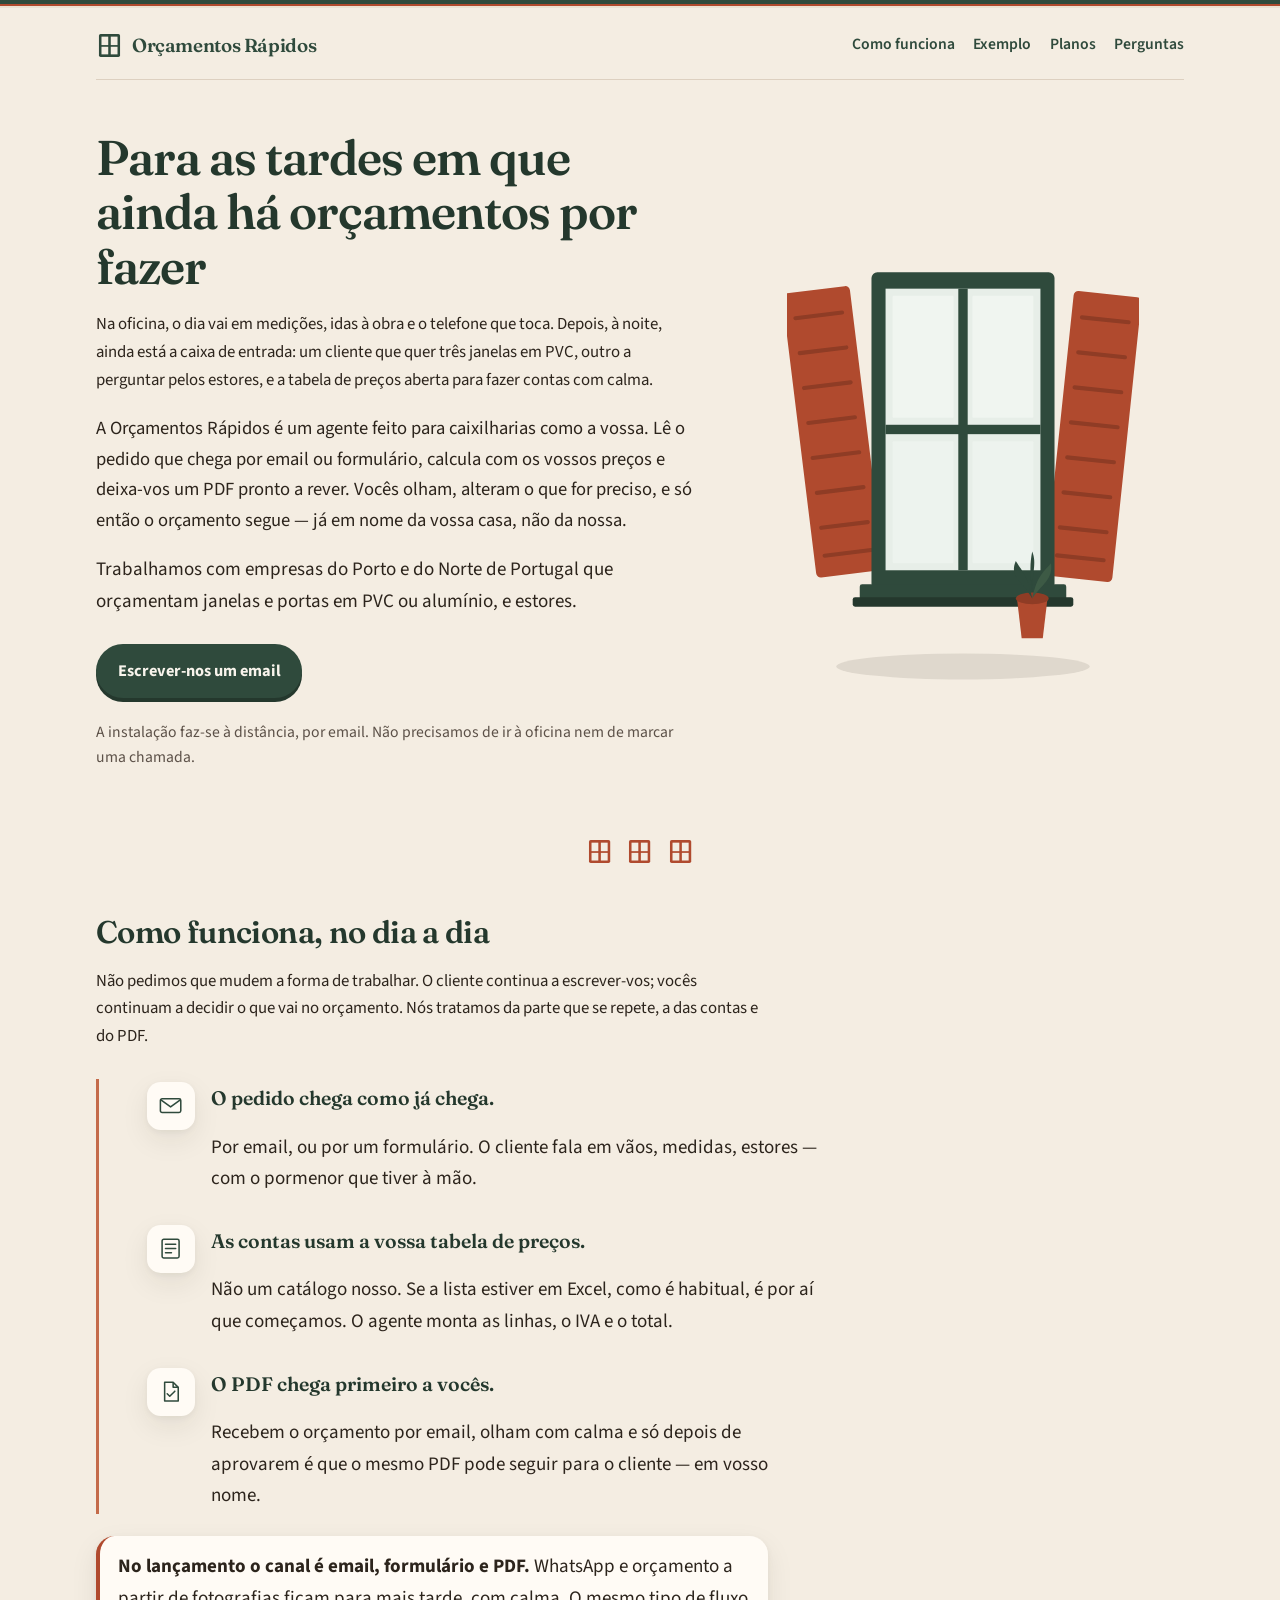
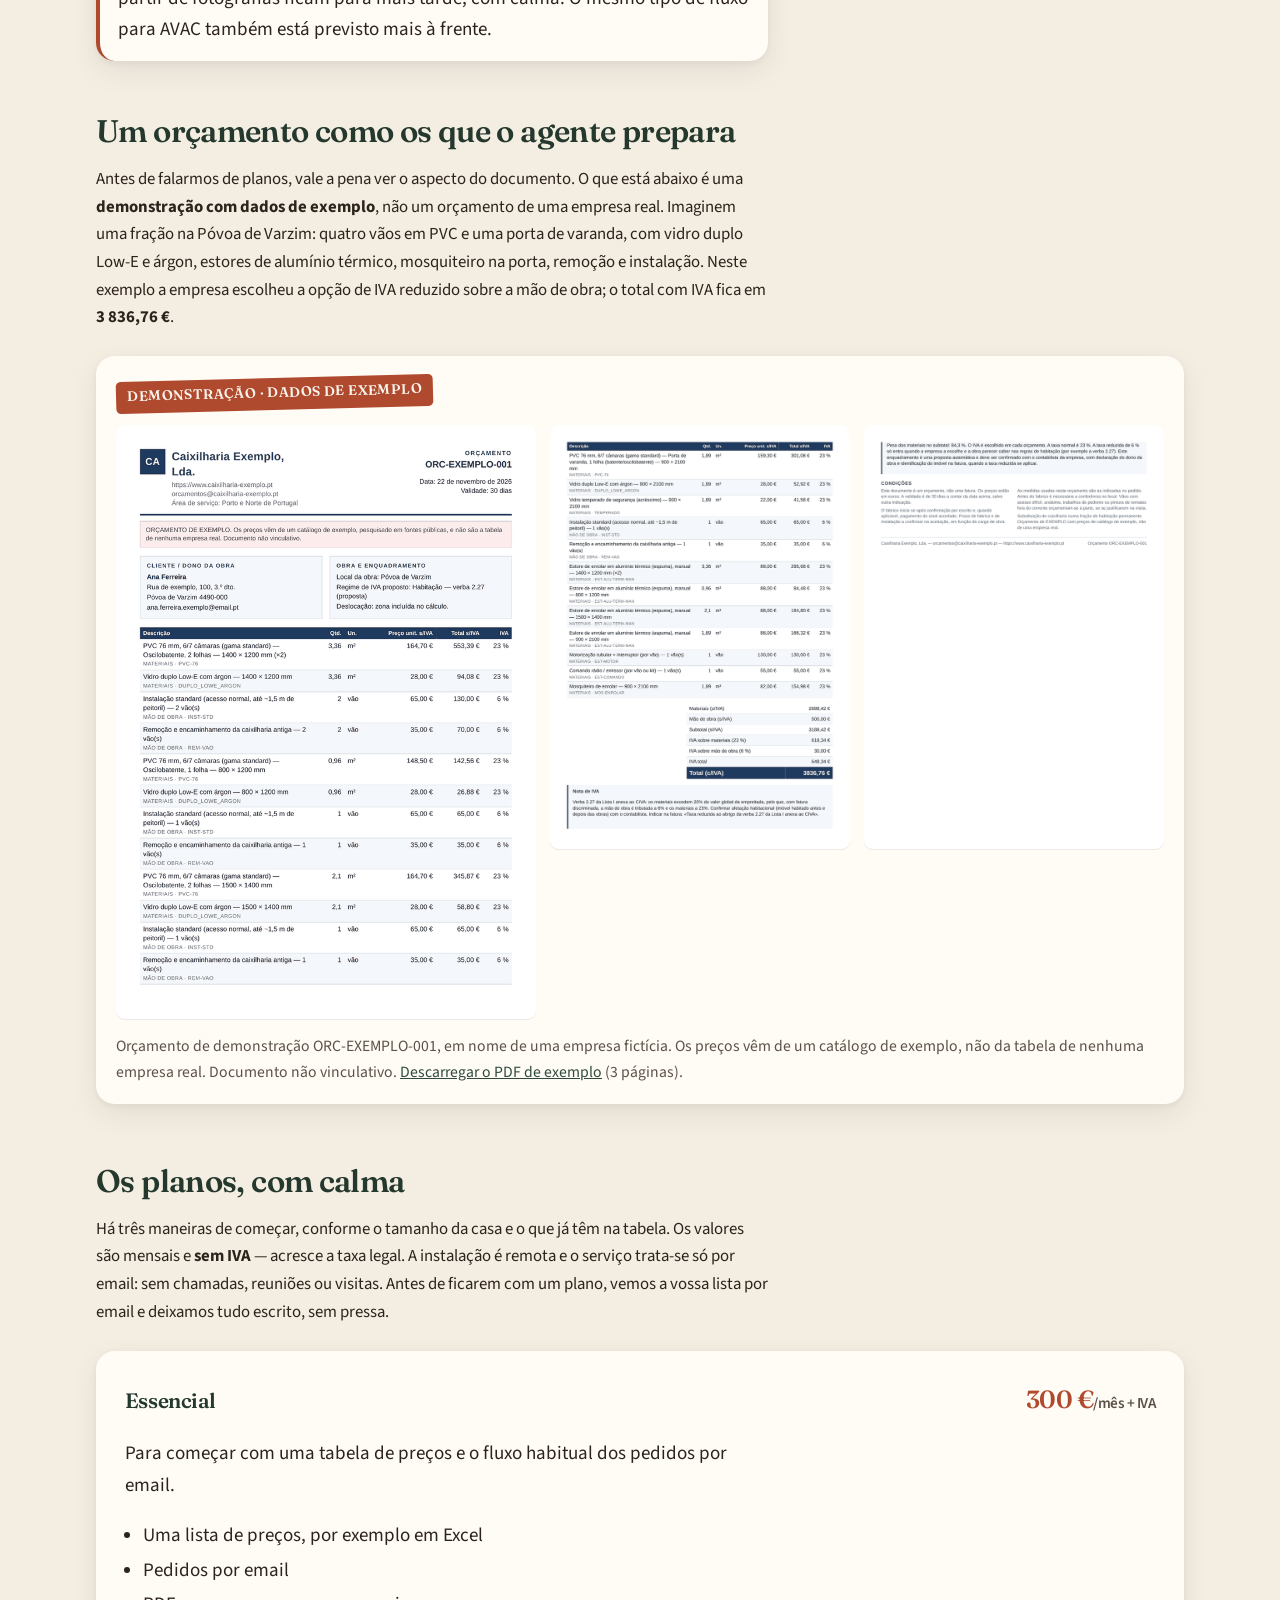
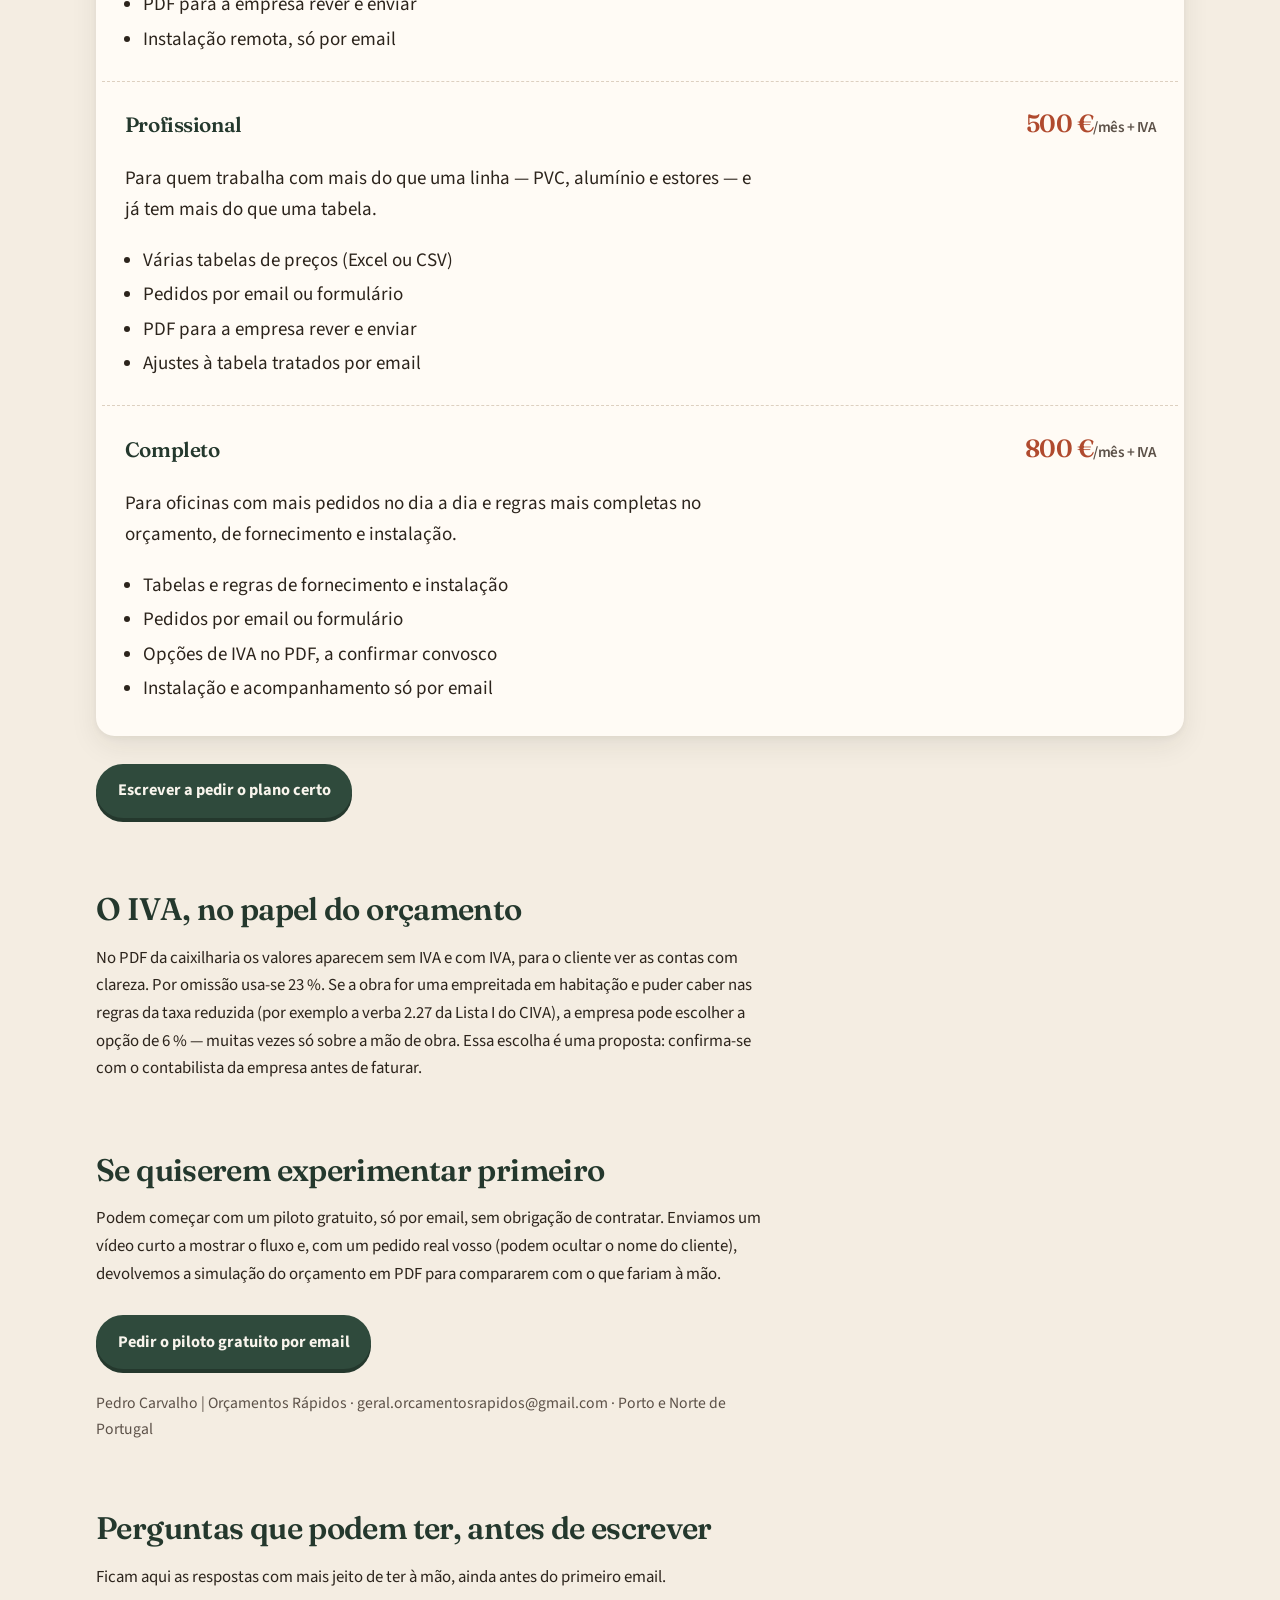
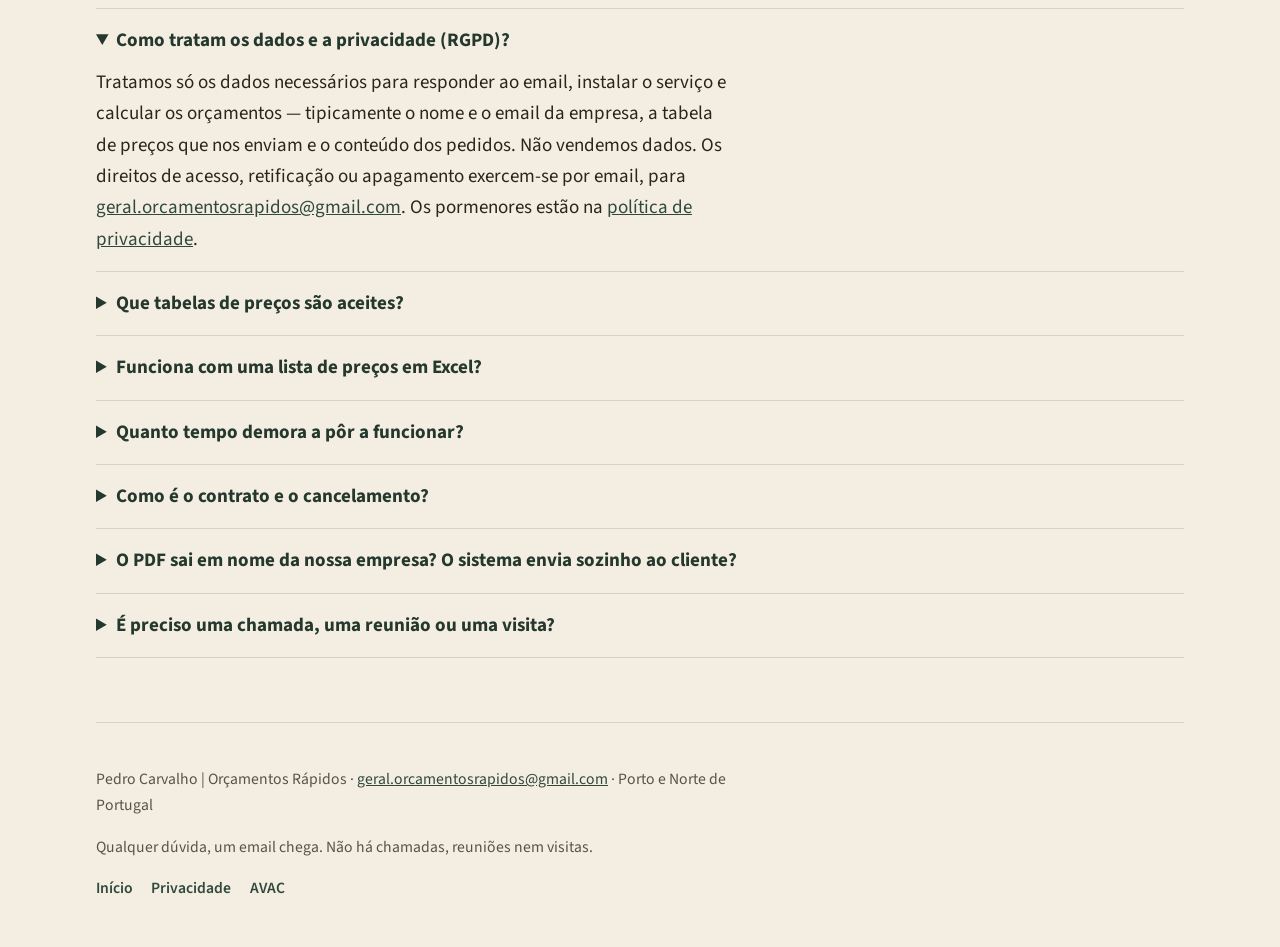
==== commit 0a095086: "Warm up the landing page so it feels less like a template. Switch to a paper, terracotta and deep-gr" ====
--- a/index.html
+++ b/index.html
@@ -4,12 +4,15 @@
   <meta charset="utf-8">
   <meta name="viewport" content="width=device-width, initial-scale=1">
   <title>Orçamentos de caixilharia em PDF, em minutos | Orçamentos Rápidos</title>
-  <meta name="description" content="O pedido do cliente vira um orçamento em PDF, com a vossa tabela de preços. Planos de 300 a 800 €/mês + IVA. Instalação remota, só por email.">
+  <meta name="description" content="Para as tardes em que ainda há orçamentos por fazer. O agente calcula com a vossa tabela e deixa um PDF para reverem. Planos de 300 a 800 €/mês + IVA, só por email.">
   <link rel="canonical" href="https://orcamentosrapidos.pt/">
+  <link rel="preload" href="fonts/source-sans-3-latin.woff2" as="font" type="font/woff2" crossorigin>
+  <link rel="preload" href="fonts/fraunces-latin.woff2" as="font" type="font/woff2" crossorigin>
   <link rel="stylesheet" href="styles.css">
+  <meta name="theme-color" content="#F4EDE2">
   <meta property="og:site_name" content="Orçamentos Rápidos">
   <meta property="og:title" content="Orçamentos de caixilharia em PDF, em minutos">
-  <meta property="og:description" content="O pedido do cliente chega por email ou formulário. O agente calcula com a vossa tabela de preços e devolve um PDF para reverem. Planos de 300 a 800 €/mês + IVA. Só por email, sem chamadas nem visitas.">
+  <meta property="og:description" content="Para as tardes em que ainda há orçamentos por fazer. O agente calcula com a vossa tabela e deixa um PDF para reverem. Planos de 300 a 800 €/mês + IVA, só por email.">
   <meta property="og:url" content="https://orcamentosrapidos.pt/">
   <meta property="og:type" content="website">
   <meta property="og:locale" content="pt_PT">
@@ -17,7 +20,7 @@
   <meta property="og:image:alt" content="Primeira página de um orçamento de exemplo em PDF, com dados de demonstração.">
   <meta name="twitter:card" content="summary_large_image">
   <meta name="twitter:title" content="Orçamentos de caixilharia em PDF, em minutos">
-  <meta name="twitter:description" content="O pedido do cliente vira um PDF com a vossa tabela de preços, para a empresa rever. Planos de 300 a 800 €/mês + IVA.">
+  <meta name="twitter:description" content="Para as tardes em que ainda há orçamentos por fazer. Planos de 300 a 800 €/mês + IVA, com a vossa tabela de preços.">
   <meta name="twitter:image" content="https://orcamentosrapidos.pt/orcamento-exemplo-1.png">
   <script type="application/ld+json">
   {
@@ -143,123 +146,203 @@
   </header>
   <main>
     <section class="hero" aria-labelledby="titulo-principal">
-      <h1 id="titulo-principal">O pedido do cliente vira um orçamento em PDF, em minutos</h1>
-      <p class="lead">A Orçamentos Rápidos é um agente para caixilharias: lê o pedido que chega por email ou formulário, calcula com a vossa tabela de preços e devolve um PDF para reverem e enviarem — já em nome da vossa empresa, não no nosso.</p>
-      <p>É para empresas do Porto e do Norte de Portugal que orçamentam janelas e portas em PVC ou alumínio, e estores.</p>
+      <div class="hero-texto">
+        <h1 id="titulo-principal">Para as tardes em que ainda há orçamentos por fazer</h1>
+        <p class="historia">Na oficina, o dia vai em medições, idas à obra e o telefone que toca. Depois, à noite, ainda está a caixa de entrada: um cliente que quer três janelas em PVC, outro a perguntar pelos estores, e a tabela de preços aberta para fazer contas com calma.</p>
+        <p class="lead">A Orçamentos Rápidos é um agente feito para caixilharias como a vossa. Lê o pedido que chega por email ou formulário, calcula com os vossos preços e deixa-vos um PDF pronto a rever. Vocês olham, alteram o que for preciso, e só então o orçamento segue — já em nome da vossa casa, não da nossa.</p>
+        <p>Trabalhamos com empresas do Porto e do Norte de Portugal que orçamentam janelas e portas em PVC ou alumínio, e estores.</p>
+        <p>
+          <a class="cta" href="mailto:geral.orcamentosrapidos@gmail.com?subject=Pedido%20de%20informa%C3%A7%C3%A3o%20%E2%80%94%20Or%C3%A7amentos%20R%C3%A1pidos%20para%20caixilharia">Escrever-nos um email</a>
+        </p>
+        <p class="nota">A instalação faz-se à distância, por email. Não precisamos de ir à oficina nem de marcar uma chamada.</p>
+      </div>
+      <div class="ilustracao">
+        <svg viewBox="0 0 300 390" xmlns="http://www.w3.org/2000/svg" role="img" aria-labelledby="ilust-titulo">
+          <title id="ilust-titulo">Desenho de uma janela de duas folhas, com estores laterais e um vaso no peitoril</title>
+          <ellipse cx="150" cy="372" rx="108" ry="11" fill="#2C241C" opacity="0.1"/>
+          <g transform="translate(10,50) rotate(-7 29 120)">
+            <rect x="0" y="0" width="58" height="244" rx="4" fill="#B04A2E"/>
+            <g stroke="#8F3C25" stroke-width="3.5" stroke-linecap="round">
+              <path d="M9 22h40M9 52h40M9 82h40M9 112h40M9 142h40M9 172h40M9 202h40M9 226h40"/>
+            </g>
+          </g>
+          <g transform="translate(232,54) rotate(6 29 120)">
+            <rect x="0" y="0" width="58" height="244" rx="4" fill="#B04A2E"/>
+            <g stroke="#8F3C25" stroke-width="3.5" stroke-linecap="round">
+              <path d="M9 22h40M9 52h40M9 82h40M9 112h40M9 142h40M9 172h40M9 202h40M9 226h40"/>
+            </g>
+          </g>
+          <rect x="72" y="36" width="156" height="270" rx="5" fill="#2F4A3C"/>
+          <rect x="84" y="50" width="132" height="240" fill="#E7EEE8"/>
+          <rect x="146" y="50" width="8" height="240" fill="#2F4A3C"/>
+          <rect x="84" y="166" width="132" height="8" fill="#2F4A3C"/>
+          <rect x="90" y="56" width="52" height="104" rx="1" fill="#F4F8F4" opacity="0.7"/>
+          <rect x="158" y="56" width="52" height="104" rx="1" fill="#F4F8F4" opacity="0.7"/>
+          <rect x="90" y="180" width="52" height="104" rx="1" fill="#F4F8F4" opacity="0.45"/>
+          <rect x="158" y="180" width="52" height="104" rx="1" fill="#F4F8F4" opacity="0.45"/>
+          <rect x="62" y="302" width="176" height="13" rx="2" fill="#2F4A3C"/>
+          <rect x="56" y="313" width="188" height="8" rx="2" fill="#24382D"/>
+          <path d="M196 314l4 34h18l4-34z" fill="#B04A2E"/>
+          <ellipse cx="209" cy="314" rx="14" ry="5" fill="#8F3C25"/>
+          <path d="M209 314c-8-14-20-18-14-32 6 10 10 12 14 32z" fill="#2F4A3C"/>
+          <path d="M209 314c8-12 18-16 16-30-8 9-12 12-16 30z" fill="#3D5A45"/>
+          <path d="M209 308c0-16 4-24 0-34-2 10-2 18 0 34z" fill="#2F4A3C"/>
+        </svg>
+      </div>
+    </section>
+
+    <div class="divisor" aria-hidden="true">
+      <svg viewBox="0 0 32 32"><rect x="3.5" y="2.5" width="25" height="27" rx="2" fill="currentColor"/><rect x="6.5" y="5.5" width="8" height="10" fill="#F4EDE2"/><rect x="17.5" y="5.5" width="8" height="10" fill="#F4EDE2"/><rect x="6.5" y="17.5" width="8" height="9" fill="#F4EDE2"/><rect x="17.5" y="17.5" width="8" height="9" fill="#F4EDE2"/></svg>
+      <svg viewBox="0 0 32 32"><rect x="3.5" y="2.5" width="25" height="27" rx="2" fill="currentColor"/><rect x="6.5" y="5.5" width="8" height="10" fill="#F4EDE2"/><rect x="17.5" y="5.5" width="8" height="10" fill="#F4EDE2"/><rect x="6.5" y="17.5" width="8" height="9" fill="#F4EDE2"/><rect x="17.5" y="17.5" width="8" height="9" fill="#F4EDE2"/></svg>
+      <svg viewBox="0 0 32 32"><rect x="3.5" y="2.5" width="25" height="27" rx="2" fill="currentColor"/><rect x="6.5" y="5.5" width="8" height="10" fill="#F4EDE2"/><rect x="17.5" y="5.5" width="8" height="10" fill="#F4EDE2"/><rect x="6.5" y="17.5" width="8" height="9" fill="#F4EDE2"/><rect x="17.5" y="17.5" width="8" height="9" fill="#F4EDE2"/></svg>
+    </div>
+
+    <section class="seccao" aria-labelledby="como-funciona">
+      <h2 id="como-funciona">Como funciona, no dia a dia</h2>
+      <p class="historia">Não pedimos que mudem a forma de trabalhar. O cliente continua a escrever-vos; vocês continuam a decidir o que vai no orçamento. Nós tratamos da parte que se repete, a das contas e do PDF.</p>
+      <ol class="passos">
+        <li>
+          <span class="icone" aria-hidden="true">
+            <svg viewBox="0 0 32 32" fill="none"><rect x="4" y="8" width="24" height="16" rx="2" stroke="currentColor" stroke-width="1.8"/><path d="M5 9.5l11 8 11-8" stroke="currentColor" stroke-width="1.8" stroke-linecap="round" stroke-linejoin="round"/></svg>
+          </span>
+          <strong>O pedido chega como já chega.</strong>
+          <p>Por email, ou por um formulário. O cliente fala em vãos, medidas, estores — com o pormenor que tiver à mão.</p>
+        </li>
+        <li>
+          <span class="icone" aria-hidden="true">
+            <svg viewBox="0 0 32 32" fill="none"><rect x="6" y="5" width="20" height="22" rx="2" stroke="currentColor" stroke-width="1.8"/><path d="M10 11h12M10 16h12M10 21h7" stroke="currentColor" stroke-width="1.8" stroke-linecap="round"/></svg>
+          </span>
+          <strong>As contas usam a vossa tabela de preços.</strong>
+          <p>Não um catálogo nosso. Se a lista estiver em Excel, como é habitual, é por aí que começamos. O agente monta as linhas, o IVA e o total.</p>
+        </li>
+        <li>
+          <span class="icone" aria-hidden="true">
+            <svg viewBox="0 0 32 32" fill="none"><path d="M9 5h10l6 6v16H9V5z" stroke="currentColor" stroke-width="1.8" stroke-linejoin="round"/><path d="M19 5v6h6" stroke="currentColor" stroke-width="1.8" stroke-linejoin="round"/><path d="M12 18.5l3 3 6-6" stroke="currentColor" stroke-width="1.8" stroke-linecap="round" stroke-linejoin="round"/></svg>
+          </span>
+          <strong>O PDF chega primeiro a vocês.</strong>
+          <p>Recebem o orçamento por email, olham com calma e só depois de aprovarem é que o mesmo PDF pode seguir para o cliente — em vosso nome.</p>
+        </li>
+      </ol>
+      <p class="aviso"><strong>No lançamento o canal é email, formulário e PDF.</strong> WhatsApp e orçamento a partir de fotografias ficam para mais tarde, com calma. O mesmo tipo de fluxo para AVAC também está previsto mais à frente.</p>
+    </section>
+
+    <section class="seccao" aria-labelledby="exemplo">
+      <h2 id="exemplo">Um orçamento como os que o agente prepara</h2>
+      <p class="historia">Antes de falarmos de planos, vale a pena ver o aspecto do documento. O que está abaixo é uma <strong>demonstração com dados de exemplo</strong>, não um orçamento de uma empresa real. Imaginem uma fração na Póvoa de Varzim: quatro vãos em PVC e uma porta de varanda, com vidro duplo Low-E e árgon, estores de alumínio térmico, mosquiteiro na porta, remoção e instalação. Neste exemplo a empresa escolheu a opção de IVA reduzido sobre a mão de obra; o total com IVA fica em <strong>3&nbsp;836,76&nbsp;€</strong>.</p>
+      <figure class="preview">
+        <p class="selo">Demonstração · dados de exemplo</p>
+        <div class="paginas">
+          <a href="orcamento-exemplo.pdf" title="Descarregar o PDF de exemplo, página 1">
+            <img src="orcamento-exemplo-1.png" alt="Página 1 do orçamento de demonstração ORC-EXEMPLO-001, com o nome de uma empresa fictícia e as primeiras linhas. Os preços são de um catálogo de exemplo." width="720" height="1019">
+          </a>
+          <a href="orcamento-exemplo.pdf" title="Descarregar o PDF de exemplo, página 2">
+            <img src="orcamento-exemplo-2.png" alt="Página 2 do orçamento de demonstração, com o restante das linhas, os totais sem IVA e com IVA (3 836,76 €) e a nota de IVA." width="720" height="1019" loading="lazy">
+          </a>
+          <a href="orcamento-exemplo.pdf" title="Descarregar o PDF de exemplo, página 3">
+            <img src="orcamento-exemplo-3.png" alt="Página 3 do orçamento de demonstração, com as condições e a indicação de que o documento é um exemplo." width="720" height="1019" loading="lazy">
+          </a>
+        </div>
+        <figcaption class="nota">Orçamento de demonstração ORC-EXEMPLO-001, em nome de uma empresa fictícia. Os preços vêm de um catálogo de exemplo, não da tabela de nenhuma empresa real. Documento não vinculativo. <a href="orcamento-exemplo.pdf">Descarregar o PDF de exemplo</a> (3 páginas).</figcaption>
+      </figure>
+    </section>
+
+    <section class="seccao" aria-labelledby="preco">
+      <h2 id="preco">Os planos, com calma</h2>
+      <p class="historia">Há três maneiras de começar, conforme o tamanho da casa e o que já têm na tabela. Os valores são mensais e <strong>sem IVA</strong> — acresce a taxa legal. A instalação é remota e o serviço trata-se só por email: sem chamadas, reuniões ou visitas. Antes de ficarem com um plano, vemos a vossa lista por email e deixamos tudo escrito, sem pressa.</p>
+      <div class="quadro">
+        <article class="plano">
+          <div class="plano-topo">
+            <h3>Essencial</h3>
+            <p class="valor">300&nbsp;€<span class="periodo">/mês + IVA</span></p>
+          </div>
+          <p>Para começar com uma tabela de preços e o fluxo habitual dos pedidos por email.</p>
+          <ul>
+            <li>Uma lista de preços, por exemplo em Excel</li>
+            <li>Pedidos por email</li>
+            <li>PDF para a empresa rever e enviar</li>
+            <li>Instalação remota, só por email</li>
+          </ul>
+        </article>
+        <article class="plano">
+          <div class="plano-topo">
+            <h3>Profissional</h3>
+            <p class="valor">500&nbsp;€<span class="periodo">/mês + IVA</span></p>
+          </div>
+          <p>Para quem trabalha com mais do que uma linha — PVC, alumínio e estores — e já tem mais do que uma tabela.</p>
+          <ul>
+            <li>Várias tabelas de preços (Excel ou CSV)</li>
+            <li>Pedidos por email ou formulário</li>
+            <li>PDF para a empresa rever e enviar</li>
+            <li>Ajustes à tabela tratados por email</li>
+          </ul>
+        </article>
+        <article class="plano">
+          <div class="plano-topo">
+            <h3>Completo</h3>
+            <p class="valor">800&nbsp;€<span class="periodo">/mês + IVA</span></p>
+          </div>
+          <p>Para oficinas com mais pedidos no dia a dia e regras mais completas no orçamento, de fornecimento e instalação.</p>
+          <ul>
+            <li>Tabelas e regras de fornecimento e instalação</li>
+            <li>Pedidos por email ou formulário</li>
+            <li>Opções de IVA no PDF, a confirmar convosco</li>
+            <li>Instalação e acompanhamento só por email</li>
+          </ul>
+        </article>
+      </div>
       <p>
-        <a class="cta" href="mailto:geral.orcamentosrapidos@gmail.com?subject=Pedido%20de%20informa%C3%A7%C3%A3o%20%E2%80%94%20Or%C3%A7amentos%20R%C3%A1pidos%20para%20caixilharia">Pedir informações por email</a>
+        <a class="cta" href="mailto:geral.orcamentosrapidos@gmail.com?subject=Pedido%20de%20informa%C3%A7%C3%A3o%20%E2%80%94%20Or%C3%A7amentos%20R%C3%A1pidos%20para%20caixilharia">Escrever a pedir o plano certo</a>
       </p>
-      <p class="nota">A instalação é remota e tudo se trata por email. Não há chamadas, reuniões nem visitas.</p>
-    </section>
-
-    <h2 id="como-funciona">Como funciona, em 3 passos</h2>
-    <ol class="passos">
-      <li><strong>O pedido do cliente chega por email ou formulário.</strong> O cliente pede janelas, portas ou estores, com as medidas e o tipo de vão que tiver indicado.</li>
-      <li><strong>O agente calcula com a vossa tabela de preços.</strong> Usa a lista da empresa — por exemplo um Excel — para linhas, valores, IVA e total. Não inventa preços.</li>
-      <li><strong>O PDF sai para a empresa rever.</strong> Recebem o orçamento por email, aprovam ou corrigem, e só depois o mesmo PDF pode seguir para o cliente — em vosso nome.</li>
-    </ol>
-    <p class="breve"><strong>No lançamento o canal é email, formulário e PDF.</strong> WhatsApp e orçamento a partir de fotografias ficam para mais tarde. O mesmo tipo de fluxo para AVAC está previsto mais à frente.</p>
-
-    <h2 id="exemplo">Exemplo de orçamento</h2>
-    <p>Abaixo está uma <strong>demonstração com dados de exemplo</strong>, não um orçamento de uma empresa real. Uma fração na Póvoa de Varzim pede quatro vãos em PVC e uma porta de varanda, com vidro duplo Low-E e árgon, estores de alumínio térmico, mosquiteiro na porta, remoção e instalação. Neste exemplo a empresa escolheu a opção de IVA reduzido sobre a mão de obra; o total com IVA é <strong>3&nbsp;836,76&nbsp;€</strong>.</p>
-    <figure class="preview">
-      <p class="selo">Demonstração · dados de exemplo</p>
-      <div class="paginas">
-        <a href="orcamento-exemplo.pdf" title="Descarregar o PDF de exemplo, página 1">
-          <img src="orcamento-exemplo-1.png" alt="Página 1 do orçamento de demonstração ORC-EXEMPLO-001, com o nome de uma empresa fictícia e as primeiras linhas. Os preços são de um catálogo de exemplo." width="720" height="1019">
-        </a>
-        <a href="orcamento-exemplo.pdf" title="Descarregar o PDF de exemplo, página 2">
-          <img src="orcamento-exemplo-2.png" alt="Página 2 do orçamento de demonstração, com o restante das linhas, os totais sem IVA e com IVA (3 836,76 €) e a nota de IVA." width="720" height="1019" loading="lazy">
-        </a>
-        <a href="orcamento-exemplo.pdf" title="Descarregar o PDF de exemplo, página 3">
-          <img src="orcamento-exemplo-3.png" alt="Página 3 do orçamento de demonstração, com as condições e a indicação de que o documento é um exemplo." width="720" height="1019" loading="lazy">
-        </a>
-      </div>
-      <figcaption class="nota">Orçamento de demonstração ORC-EXEMPLO-001, em nome de uma empresa fictícia. Os preços vêm de um catálogo de exemplo, não da tabela de nenhuma empresa real. Documento não vinculativo. <a href="orcamento-exemplo.pdf">Descarregar o PDF de exemplo</a> (3 páginas).</figcaption>
-    </figure>
-
-    <h2 id="preco">Planos e preços</h2>
-    <p>Três planos mensais, de 300 a 800&nbsp;€/mês. Os valores abaixo são <strong>sem IVA</strong>; acresce IVA à taxa legal. A instalação é remota e o serviço trata-se só por email — sem chamadas, reuniões ou visitas. O plano certo confirma-se por email, depois de vermos a vossa tabela.</p>
-    <div class="planos">
-      <article class="plano">
-        <h3>Essencial</h3>
-        <p class="valor">300&nbsp;€<span class="periodo">/mês + IVA</span></p>
-        <p>Para começar com uma tabela de preços e o fluxo básico de pedidos por email.</p>
-        <ul>
-          <li>Uma lista de preços, por exemplo em Excel</li>
-          <li>Pedidos por email</li>
-          <li>PDF para a empresa rever e enviar</li>
-          <li>Instalação remota, só por email</li>
-        </ul>
-      </article>
-      <article class="plano">
-        <h3>Profissional</h3>
-        <p class="valor">500&nbsp;€<span class="periodo">/mês + IVA</span></p>
-        <p>Para quem trabalha com mais do que uma linha — PVC, alumínio e estores.</p>
-        <ul>
-          <li>Várias tabelas de preços (Excel ou CSV)</li>
-          <li>Pedidos por email ou formulário</li>
-          <li>PDF para a empresa rever e enviar</li>
-          <li>Ajustes à tabela tratados por email</li>
-        </ul>
-      </article>
-      <article class="plano">
-        <h3>Completo</h3>
-        <p class="valor">800&nbsp;€<span class="periodo">/mês + IVA</span></p>
-        <p>Para oficinas com mais pedidos no dia a dia e regras mais completas no orçamento.</p>
-        <ul>
-          <li>Tabelas e regras de fornecimento e instalação</li>
-          <li>Pedidos por email ou formulário</li>
-          <li>Opções de IVA no PDF, a confirmar convosco</li>
-          <li>Instalação e acompanhamento só por email</li>
-        </ul>
-      </article>
-    </div>
-    <p>
-      <a class="cta" href="mailto:geral.orcamentosrapidos@gmail.com?subject=Pedido%20de%20informa%C3%A7%C3%A3o%20%E2%80%94%20Or%C3%A7amentos%20R%C3%A1pidos%20para%20caixilharia">Escrever a pedir o plano certo</a>
-    </p>
-
-    <h2 id="iva">Como aparece o IVA no orçamento</h2>
-    <p>No PDF da caixilharia os valores aparecem sem IVA e com IVA. Por omissão usa-se 23&nbsp;%. Se a obra for uma empreitada em habitação e puder caber nas regras da taxa reduzida (por exemplo a verba 2.27 da Lista I do CIVA), a empresa pode escolher a opção de 6&nbsp;% — muitas vezes só sobre a mão de obra. Essa escolha é uma proposta e confirma-se com o contabilista da empresa antes de faturar.</p>
-
-    <h2 id="piloto">Como começar</h2>
-    <p>Podem começar com um piloto gratuito, só por email, sem obrigação de contratar. Enviamos um vídeo curto a mostrar o fluxo e, com um pedido real vosso (podem ocultar o nome do cliente), devolvemos a simulação do orçamento em PDF para compararem com o que fariam à mão.</p>
-    <p><a class="cta" href="mailto:geral.orcamentosrapidos@gmail.com?subject=Piloto%20gratuito%20de%20or%C3%A7amentos%20de%20caixilharia">Pedir o piloto gratuito por email</a></p>
-    <p class="nota">Pedro Carvalho | Orçamentos Rápidos · geral.orcamentosrapidos@gmail.com · Porto e Norte de Portugal</p>
-
-    <h2 id="perguntas">Perguntas frequentes</h2>
-    <details open>
-      <summary>Como tratam os dados e a privacidade (RGPD)?</summary>
-      <p>Tratamos só os dados necessários para responder ao email, instalar o serviço e calcular os orçamentos — tipicamente o nome e o email da empresa, a tabela de preços que nos enviam e o conteúdo dos pedidos. Não vendemos dados. Os direitos de acesso, retificação ou apagamento exercem-se por email, para <a href="mailto:geral.orcamentosrapidos@gmail.com">geral.orcamentosrapidos@gmail.com</a>. Os pormenores estão na <a href="privacidade.html">política de privacidade</a>.</p>
-    </details>
-    <details>
-      <summary>Que tabelas de preços são aceites?</summary>
-      <p>Aceitamos a tabela que a empresa já usa no dia a dia, desde que esteja organizada de forma legível: em regra uma folha Excel ou um CSV, com produtos, medidas ou regras, e preços. Não pedimos um formato especial nem um programa novo. Se a tabela estiver noutro ficheiro estruturado, vemos por email se dá para a usar.</p>
-    </details>
-    <details>
-      <summary>Funciona com uma lista de preços em Excel?</summary>
-      <p>Sim. Uma lista de preços em Excel é o ponto de partida mais comum. Enviam-nos a folha por email; o agente passa a calcular com esses valores, não com um catálogo nosso.</p>
-    </details>
-    <details>
-      <summary>Quanto tempo demora a pôr a funcionar?</summary>
-      <p>A instalação é remota e feita só por email, sem chamadas nem visitas. O tempo depende da tabela que nos enviarem e de um pedido de exemplo. Na maior parte dos casos tenta-se deixar o fluxo a funcionar em poucos dias úteis depois de termos esses elementos.</p>
-    </details>
-    <details>
-      <summary>Como é o contrato e o cancelamento?</summary>
-      <p>O serviço é mensal. O plano, o início e as condições de cancelamento confirmam-se por escrito, por email, antes de começar. Para cancelar, basta escrever para <a href="mailto:geral.orcamentosrapidos@gmail.com">geral.orcamentosrapidos@gmail.com</a>. Não há chamadas, reuniões nem visitas.</p>
-    </details>
-    <details>
-      <summary>O PDF sai em nome da nossa empresa? O sistema envia sozinho ao cliente?</summary>
-      <p>O PDF sai em nome da empresa de caixilharia. A marca Orçamentos Rápidos não aparece no orçamento. O sistema não envia o PDF sozinho ao cliente final: a empresa recebe-o por email, revê-o e só depois de aprovar é que o orçamento pode seguir.</p>
-    </details>
-    <details>
-      <summary>É preciso uma chamada, uma reunião ou uma visita?</summary>
-      <p>Não. A instalação e o serviço tratam-se só por email. Não há chamadas, reuniões nem visitas.</p>
-    </details>
+    </section>
+
+    <section class="seccao iva" aria-labelledby="iva">
+      <h2 id="iva">O IVA, no papel do orçamento</h2>
+      <p class="historia">No PDF da caixilharia os valores aparecem sem IVA e com IVA, para o cliente ver as contas com clareza. Por omissão usa-se 23&nbsp;%. Se a obra for uma empreitada em habitação e puder caber nas regras da taxa reduzida (por exemplo a verba 2.27 da Lista I do CIVA), a empresa pode escolher a opção de 6&nbsp;% — muitas vezes só sobre a mão de obra. Essa escolha é uma proposta: confirma-se com o contabilista da empresa antes de faturar.</p>
+    </section>
+
+    <section class="seccao piloto" aria-labelledby="piloto">
+      <h2 id="piloto">Se quiserem experimentar primeiro</h2>
+      <p class="historia">Podem começar com um piloto gratuito, só por email, sem obrigação de contratar. Enviamos um vídeo curto a mostrar o fluxo e, com um pedido real vosso (podem ocultar o nome do cliente), devolvemos a simulação do orçamento em PDF para compararem com o que fariam à mão.</p>
+      <p><a class="cta" href="mailto:geral.orcamentosrapidos@gmail.com?subject=Piloto%20gratuito%20de%20or%C3%A7amentos%20de%20caixilharia">Pedir o piloto gratuito por email</a></p>
+      <p class="nota">Pedro Carvalho | Orçamentos Rápidos · geral.orcamentosrapidos@gmail.com · Porto e Norte de Portugal</p>
+    </section>
+
+    <section class="seccao" aria-labelledby="perguntas">
+      <h2 id="perguntas">Perguntas que podem ter, antes de escrever</h2>
+      <p class="historia">Ficam aqui as respostas com mais jeito de ter à mão, ainda antes do primeiro email.</p>
+      <details open>
+        <summary>Como tratam os dados e a privacidade (RGPD)?</summary>
+        <p>Tratamos só os dados necessários para responder ao email, instalar o serviço e calcular os orçamentos — tipicamente o nome e o email da empresa, a tabela de preços que nos enviam e o conteúdo dos pedidos. Não vendemos dados. Os direitos de acesso, retificação ou apagamento exercem-se por email, para <a href="mailto:geral.orcamentosrapidos@gmail.com">geral.orcamentosrapidos@gmail.com</a>. Os pormenores estão na <a href="privacidade.html">política de privacidade</a>.</p>
+      </details>
+      <details>
+        <summary>Que tabelas de preços são aceites?</summary>
+        <p>Aceitamos a tabela que a empresa já usa no dia a dia, desde que esteja organizada de forma legível: em regra uma folha Excel ou um CSV, com produtos, medidas ou regras, e preços. Não pedimos um formato especial nem um programa novo. Se a tabela estiver noutro ficheiro estruturado, vemos por email se dá para a usar.</p>
+      </details>
+      <details>
+        <summary>Funciona com uma lista de preços em Excel?</summary>
+        <p>Sim. Uma lista de preços em Excel é o ponto de partida mais comum. Enviam-nos a folha por email; o agente passa a calcular com esses valores, não com um catálogo nosso.</p>
+      </details>
+      <details>
+        <summary>Quanto tempo demora a pôr a funcionar?</summary>
+        <p>A instalação é remota e feita só por email, sem chamadas nem visitas. O tempo depende da tabela que nos enviarem e de um pedido de exemplo. Na maior parte dos casos tenta-se deixar o fluxo a funcionar em poucos dias úteis depois de termos esses elementos.</p>
+      </details>
+      <details>
+        <summary>Como é o contrato e o cancelamento?</summary>
+        <p>O serviço é mensal. O plano, o início e as condições de cancelamento confirmam-se por escrito, por email, antes de começar. Para cancelar, basta escrever para <a href="mailto:geral.orcamentosrapidos@gmail.com">geral.orcamentosrapidos@gmail.com</a>. Não há chamadas, reuniões nem visitas.</p>
+      </details>
+      <details>
+        <summary>O PDF sai em nome da nossa empresa? O sistema envia sozinho ao cliente?</summary>
+        <p>O PDF sai em nome da empresa de caixilharia. A marca Orçamentos Rápidos não aparece no orçamento. O sistema não envia o PDF sozinho ao cliente final: a empresa recebe-o por email, revê-o e só depois de aprovar é que o orçamento pode seguir.</p>
+      </details>
+      <details>
+        <summary>É preciso uma chamada, uma reunião ou uma visita?</summary>
+        <p>Não. A instalação e o serviço tratam-se só por email. Não há chamadas, reuniões nem visitas.</p>
+      </details>
+    </section>
   </main>
   <footer>
     <p>Pedro Carvalho | Orçamentos Rápidos · <a href="mailto:geral.orcamentosrapidos@gmail.com">geral.orcamentosrapidos@gmail.com</a> · Porto e Norte de Portugal</p>
-    <p>Tudo se trata por email. Não há chamadas, reuniões nem visitas.</p>
+    <p>Qualquer dúvida, um email chega. Não há chamadas, reuniões nem visitas.</p>
     <nav aria-label="Rodapé">
       <a href="https://orcamentosrapidos.pt/">Início</a>
       <a href="https://orcamentosrapidos.pt/privacidade.html">Privacidade</a>
--- a/styles.css
+++ b/styles.css
@@ -1,136 +1,354 @@
+@font-face {
+  font-family: "Fraunces";
+  font-style: normal;
+  font-weight: 500 700;
+  font-display: swap;
+  src: url("fonts/fraunces-latin.woff2") format("woff2");
+}
+@font-face {
+  font-family: "Source Sans 3";
+  font-style: normal;
+  font-weight: 400 700;
+  font-display: swap;
+  src: url("fonts/source-sans-3-latin.woff2") format("woff2");
+}
+@font-face {
+  font-family: "Source Sans 3";
+  font-style: italic;
+  font-weight: 400;
+  font-display: swap;
+  src: url("fonts/source-sans-3-italic-latin.woff2") format("woff2");
+}
+
 :root {
-  --navy: #1F3A5F;
-  --navy-dark: #15283F;
-  --ink: #1A1A1A;
-  --muted: #5C6570;
-  --line: #D5DCE3;
-  --paper: #FFFffb;
-  --wash: #F4F7FB;
-  --accent: #C46B2D;
-}
+  --paper: #F4EDE2;
+  --paper-deep: #EBE2D3;
+  --card: #FFFBF5;
+  --ink: #2C241C;
+  --muted: #5C5148;
+  --line: #DDD0C0;
+  --green: #2F4A3C;
+  --green-dark: #24382D;
+  --terracotta: #B04A2E;
+  --terracotta-soft: #C46B4A;
+  --sage: #DCE6DC;
+  --glass: #E7EEE8;
+  --shadow: 0 10px 28px rgba(44, 36, 28, 0.08), 0 2px 6px rgba(44, 36, 28, 0.05);
+  --radius: 1.15rem;
+  --font-display: "Fraunces", "Iowan Old Style", Palatino, Georgia, serif;
+  --font-text: "Source Sans 3", "Segoe UI", "Helvetica Neue", Arial, sans-serif;
+}
+
 * { box-sizing: border-box; }
 html { scroll-behavior: smooth; }
+@media (prefers-reduced-motion: reduce) {
+  html { scroll-behavior: auto; }
+}
+
 body {
   margin: 0;
-  font: 18px/1.55 system-ui, "Segoe UI", Roboto, "Helvetica Neue", Arial, sans-serif;
+  font: 19px/1.65 var(--font-text);
   color: var(--ink);
   background: var(--paper);
 }
-header, main, footer { width: min(64rem, calc(100% - 2rem)); margin-left: auto; margin-right: auto; }
+
+body::before {
+  content: "";
+  display: block;
+  height: 8px;
+  background:
+    linear-gradient(to bottom,
+      var(--green) 0 4px,
+      var(--terracotta) 4px 6px,
+      var(--paper-deep) 6px 8px);
+}
+
+header, main, footer {
+  width: min(68rem, calc(100% - 2.4rem));
+  margin-left: auto;
+  margin-right: auto;
+}
+
 header {
-  display: flex; flex-wrap: wrap; justify-content: space-between; align-items: baseline;
-  gap: 0.75rem 1.5rem;
-  padding: 1.25rem 0 1rem;
-  border-bottom: 3px solid var(--navy);
-}
-.logo { font-weight: 700; color: var(--navy); letter-spacing: -0.02em; font-size: 1.05rem; text-decoration: none; }
-nav { display: flex; flex-wrap: wrap; gap: 0.75rem 1.1rem; }
-nav a { color: var(--navy); text-decoration: none; font-size: 0.92rem; }
-nav a:hover, nav a:focus { text-decoration: underline; }
-h1 { font-size: clamp(1.85rem, 4.6vw, 2.55rem); line-height: 1.15; letter-spacing: -0.03em; color: var(--navy-dark); margin: 0 0 0.85rem; }
-h2 { font-size: 1.35rem; line-height: 1.3; color: var(--navy); margin: 2.5rem 0 0.7rem; }
-h3 { font-size: 1.08rem; margin: 0 0 0.35rem; color: var(--navy-dark); }
-p, li { max-width: 42rem; }
-.hero { padding: 2rem 0 0.4rem; }
-.hero p, .hero li { max-width: 44rem; }
-.lead { font-size: 1.14rem; }
+  display: flex;
+  flex-wrap: wrap;
+  justify-content: space-between;
+  align-items: center;
+  gap: 0.85rem 1.6rem;
+  padding: 1.35rem 0 1.15rem;
+  border-bottom: 1px solid var(--line);
+}
+
+.logo {
+  display: inline-flex;
+  align-items: center;
+  gap: 0.55rem;
+  font-family: var(--font-display);
+  font-weight: 600;
+  font-size: 1.18rem;
+  letter-spacing: -0.02em;
+  color: var(--green);
+  text-decoration: none;
+}
+.logo::before {
+  content: "";
+  width: 1.7rem;
+  height: 1.7rem;
+  flex-shrink: 0;
+  background: url("marca.svg") no-repeat center / contain;
+}
+
+nav { display: flex; flex-wrap: wrap; gap: 0.45rem 1.15rem; }
+nav a {
+  color: var(--green);
+  text-decoration: none;
+  font-size: 0.98rem;
+  font-weight: 600;
+}
+nav a:hover, nav a:focus { color: var(--terracotta); text-decoration: underline; text-underline-offset: 0.18em; }
+
+h1, h2, h3 {
+  font-family: var(--font-display);
+  font-weight: 600;
+  color: var(--green-dark);
+  letter-spacing: -0.02em;
+  line-height: 1.2;
+}
+h1 { font-size: clamp(2.05rem, 5vw, 3.05rem); margin: 0 0 1.1rem; line-height: 1.12; }
+h2 { font-size: clamp(1.55rem, 3vw, 1.95rem); margin: 0 0 0.85rem; }
+h3 { font-size: 1.3rem; margin: 0 0 0.25rem; }
+
+p, li { max-width: 40rem; }
+.lead { font-size: 1.16rem; }
+.historia { font-size: 1.05rem; max-width: 42rem; }
 .muted, .nota { color: var(--muted); }
-.nota { font-size: 0.92rem; }
-a { color: var(--navy); }
+.nota { font-size: 0.98rem; }
+a { color: var(--green); }
+a:hover, a:focus { color: var(--terracotta); }
+
 .cta {
-  display: inline-block; margin: 0.35rem 0 0.2rem; padding: 0.8rem 1.2rem;
-  background: var(--navy); color: #fff; text-decoration: none; font-weight: 700;
-  border-radius: 4px;
-}
-.cta:hover, .cta:focus { background: var(--navy-dark); }
-ol.passos { list-style: none; padding: 0; margin: 1rem 0 1.2rem; counter-reset: passo; display: grid; gap: 0.8rem; }
-ol.passos li {
-  counter-increment: passo;
-  background: var(--wash);
-  border: 1px solid var(--line);
-  padding: 0.95rem 1rem 0.95rem 3.2rem;
+  display: inline-block;
+  margin: 0.5rem 0 0.15rem;
+  padding: 0.85rem 1.35rem;
+  background: var(--green);
+  color: #F8F4EC;
+  text-decoration: none;
+  font-weight: 700;
+  font-size: 1.02rem;
+  border-radius: 999px;
+  box-shadow: 0 4px 0 var(--green-dark);
+}
+.cta:hover, .cta:focus {
+  background: var(--green-dark);
+  color: #F8F4EC;
+}
+
+.hero {
+  display: grid;
+  grid-template-columns: 1fr;
+  gap: 2rem;
+  padding: 2.4rem 0 1rem;
+  align-items: center;
+}
+.hero-texto p { max-width: 38rem; }
+.ilustracao {
+  display: flex;
+  justify-content: center;
+}
+.ilustracao svg {
+  width: min(100%, 22rem);
+  height: auto;
+}
+
+.seccao { padding: 2.8rem 0 0.4rem; }
+.seccao h2 { max-width: 40rem; }
+
+.divisor {
+  display: flex;
+  justify-content: center;
+  gap: 0.85rem;
+  padding: 1.8rem 0 0.2rem;
+  color: var(--terracotta);
+}
+.divisor svg { width: 1.7rem; height: 1.7rem; }
+
+/* Narrative steps, not three identical cards */
+.passos {
+  list-style: none;
+  margin: 1.8rem 0 1.4rem;
+  padding: 0 0 0 0.2rem;
+  border-left: 3px solid var(--terracotta-soft);
+  display: grid;
+  gap: 1.6rem;
+}
+.passos li {
   position: relative;
-  max-width: none;
-}
-ol.passos li::before {
-  content: counter(passo);
-  position: absolute; left: 0.75rem; top: 0.9rem;
-  width: 1.7rem; height: 1.7rem; border-radius: 50%;
-  background: var(--navy); color: #fff;
-  font-weight: 700; font-size: 0.95rem;
-  display: flex; align-items: center; justify-content: center;
-}
-ol.passos strong { display: block; color: var(--navy-dark); margin-bottom: 0.15rem; }
-.planos {
+  max-width: 46rem;
+  padding: 0.15rem 0 0.15rem 2.4rem;
+  display: grid;
+  grid-template-columns: 3rem 1fr;
+  gap: 0.9rem 1rem;
+  align-items: start;
+}
+.passos .icone {
+  grid-row: 1 / span 2;
+  width: 3rem;
+  height: 3rem;
+  border-radius: 0.85rem;
+  background: var(--card);
+  box-shadow: var(--shadow);
+  display: flex;
+  align-items: center;
+  justify-content: center;
+  color: var(--green);
+}
+.passos .icone svg { width: 1.7rem; height: 1.7rem; }
+.passos strong {
+  display: block;
+  font-family: var(--font-display);
+  font-size: 1.22rem;
+  font-weight: 600;
+  color: var(--green-dark);
+  margin-bottom: 0.2rem;
+  grid-column: 2;
+}
+.passos p {
+  margin: 0;
+  grid-column: 2;
+  max-width: 38rem;
+}
+
+.aviso {
+  max-width: 42rem;
+  margin: 1.2rem 0 0;
+  padding: 0.95rem 1.15rem;
+  background: var(--card);
+  border-radius: var(--radius);
+  box-shadow: var(--shadow);
+  border-left: 4px solid var(--terracotta);
+}
+
+.preview {
+  background: var(--card);
+  border-radius: var(--radius);
+  box-shadow: var(--shadow);
+  padding: 1.25rem 1.25rem 1.15rem;
+  margin: 1.5rem 0 0.4rem;
+}
+.selo {
+  display: inline-block;
+  margin: 0 0 0.95rem;
+  padding: 0.28rem 0.7rem;
+  background: var(--terracotta);
+  color: #F8F4EC;
+  font-family: var(--font-display);
+  font-weight: 600;
+  font-size: 0.86rem;
+  letter-spacing: 0.03em;
+  text-transform: uppercase;
+  border-radius: 0.3rem;
+  transform: rotate(-1.5deg);
+}
+.paginas {
   display: grid;
   grid-template-columns: 1fr;
   gap: 0.85rem;
-  margin: 1rem 0 1.2rem;
-}
-.plano {
-  background: var(--wash);
-  border: 1px solid var(--line);
-  padding: 1.15rem 1.2rem 1.2rem;
-}
-.plano .valor {
-  font-size: 1.7rem;
-  font-weight: 700;
-  color: var(--navy-dark);
-  letter-spacing: -0.02em;
-  margin: 0 0 0.45rem;
-  line-height: 1.15;
-}
-.plano .periodo {
-  display: inline-block;
-  margin-left: 0.15rem;
-  font-size: 0.95rem;
-  font-weight: 600;
-  color: var(--muted);
-  letter-spacing: 0;
-}
-.plano ul { margin: 0.6rem 0 0; padding: 0 0 0 1.15rem; }
-.plano li { max-width: none; margin: 0.25rem 0; }
-@media (min-width: 52rem) {
-  .planos { grid-template-columns: 1fr 1fr 1fr; align-items: stretch; }
-}
-.preview {
-  background: var(--wash); border: 1px solid var(--line);
-  padding: 1rem; margin: 1rem 0 1.2rem;
-}
-.selo {
-  display: inline-block; margin: 0 0 0.7rem;
-  padding: 0.2rem 0.55rem;
-  background: var(--accent); color: #fff;
-  font-weight: 700; font-size: 0.82rem; letter-spacing: 0.02em;
-  text-transform: uppercase;
-}
-.paginas {
-  display: grid;
-  grid-template-columns: 1fr;
-  gap: 0.7rem;
-}
-@media (min-width: 36rem) {
-  .paginas { grid-template-columns: 1.35fr 1fr 1fr; align-items: start; }
 }
 .paginas a { display: block; }
 .paginas img {
-  width: 100%; height: auto;
-  border: 1px solid var(--line);
+  width: 100%;
+  height: auto;
+  border-radius: 0.55rem;
   background: #fff;
   display: block;
-}
-.breve { border-left: 3px solid var(--accent); padding: 0.2rem 0 0.2rem 0.9rem; }
-details { border-bottom: 1px solid var(--line); padding: 0.7rem 0; }
-details summary { cursor: pointer; font-weight: 700; color: var(--navy-dark); padding: 0.2rem 0; }
-details p { margin: 0.45rem 0 0.2rem; }
+  box-shadow: 0 1px 0 rgba(44, 36, 28, 0.08);
+}
+figcaption { margin-top: 0.9rem; }
+
+/* Price board — one panel, not three twin cards */
+.quadro {
+  background: var(--card);
+  border-radius: var(--radius);
+  box-shadow: var(--shadow);
+  margin: 1.5rem 0 1.2rem;
+  padding: 0.4rem 0.4rem;
+}
+.plano {
+  padding: 1.35rem 1.4rem 1.4rem;
+}
+.plano + .plano {
+  border-top: 1px dashed var(--line);
+}
+.plano-topo {
+  display: flex;
+  flex-wrap: wrap;
+  justify-content: space-between;
+  align-items: baseline;
+  gap: 0.25rem 1.2rem;
+  margin-bottom: 0.4rem;
+}
+.plano .valor {
+  font-family: var(--font-display);
+  font-size: 1.55rem;
+  font-weight: 600;
+  color: var(--terracotta);
+  margin: 0;
+  letter-spacing: -0.02em;
+}
+.plano .periodo {
+  font-family: var(--font-text);
+  font-size: 0.95rem;
+  font-weight: 600;
+  color: var(--muted);
+}
+.plano ul {
+  margin: 0.55rem 0 0;
+  padding: 0 0 0 1.15rem;
+}
+.plano li { max-width: none; margin: 0.2rem 0; }
+
+.iva, .piloto { max-width: 42rem; }
+
+details {
+  border-bottom: 1px solid var(--line);
+  padding: 0.85rem 0;
+}
+details:first-of-type { border-top: 1px solid var(--line); }
+details summary {
+  cursor: pointer;
+  font-weight: 700;
+  color: var(--green-dark);
+  padding: 0.15rem 0;
+}
+details p { margin: 0.5rem 0 0.15rem; }
+
 footer {
-  margin-top: 3rem; padding: 1.4rem 0 2.4rem;
+  margin-top: 3.6rem;
+  padding: 1.8rem 0 2.8rem;
   border-top: 1px solid var(--line);
-  font-size: 0.92rem; color: var(--muted);
-}
-footer nav { margin-top: 0.4rem; }
+  font-size: 0.98rem;
+  color: var(--muted);
+}
+footer nav { margin-top: 0.55rem; }
+
+@media (min-width: 56rem) {
+  .hero {
+    grid-template-columns: minmax(0, 1.15fr) minmax(16rem, 0.85fr);
+    gap: 2.5rem 3rem;
+    padding: 3.1rem 0 1.4rem;
+  }
+  .paginas { grid-template-columns: 1.4fr 1fr 1fr; align-items: start; }
+  .passos li { padding-left: 2.8rem; }
+}
+
 @media (max-width: 40rem) {
-  body { font-size: 17px; }
-  .hero { padding-top: 1.4rem; }
-  .cta { display: block; text-align: center; width: 100%; }
-}
+  body { font-size: 18px; }
+  .hero { padding-top: 1.6rem; }
+  .cta { display: block; text-align: center; width: 100%; box-shadow: 0 3px 0 var(--green-dark); }
+  .passos li {
+    grid-template-columns: 2.6rem 1fr;
+    padding-left: 1.5rem;
+  }
+  .ilustracao { order: -1; }
+  .ilustracao svg { width: min(58%, 12.5rem); }
+}
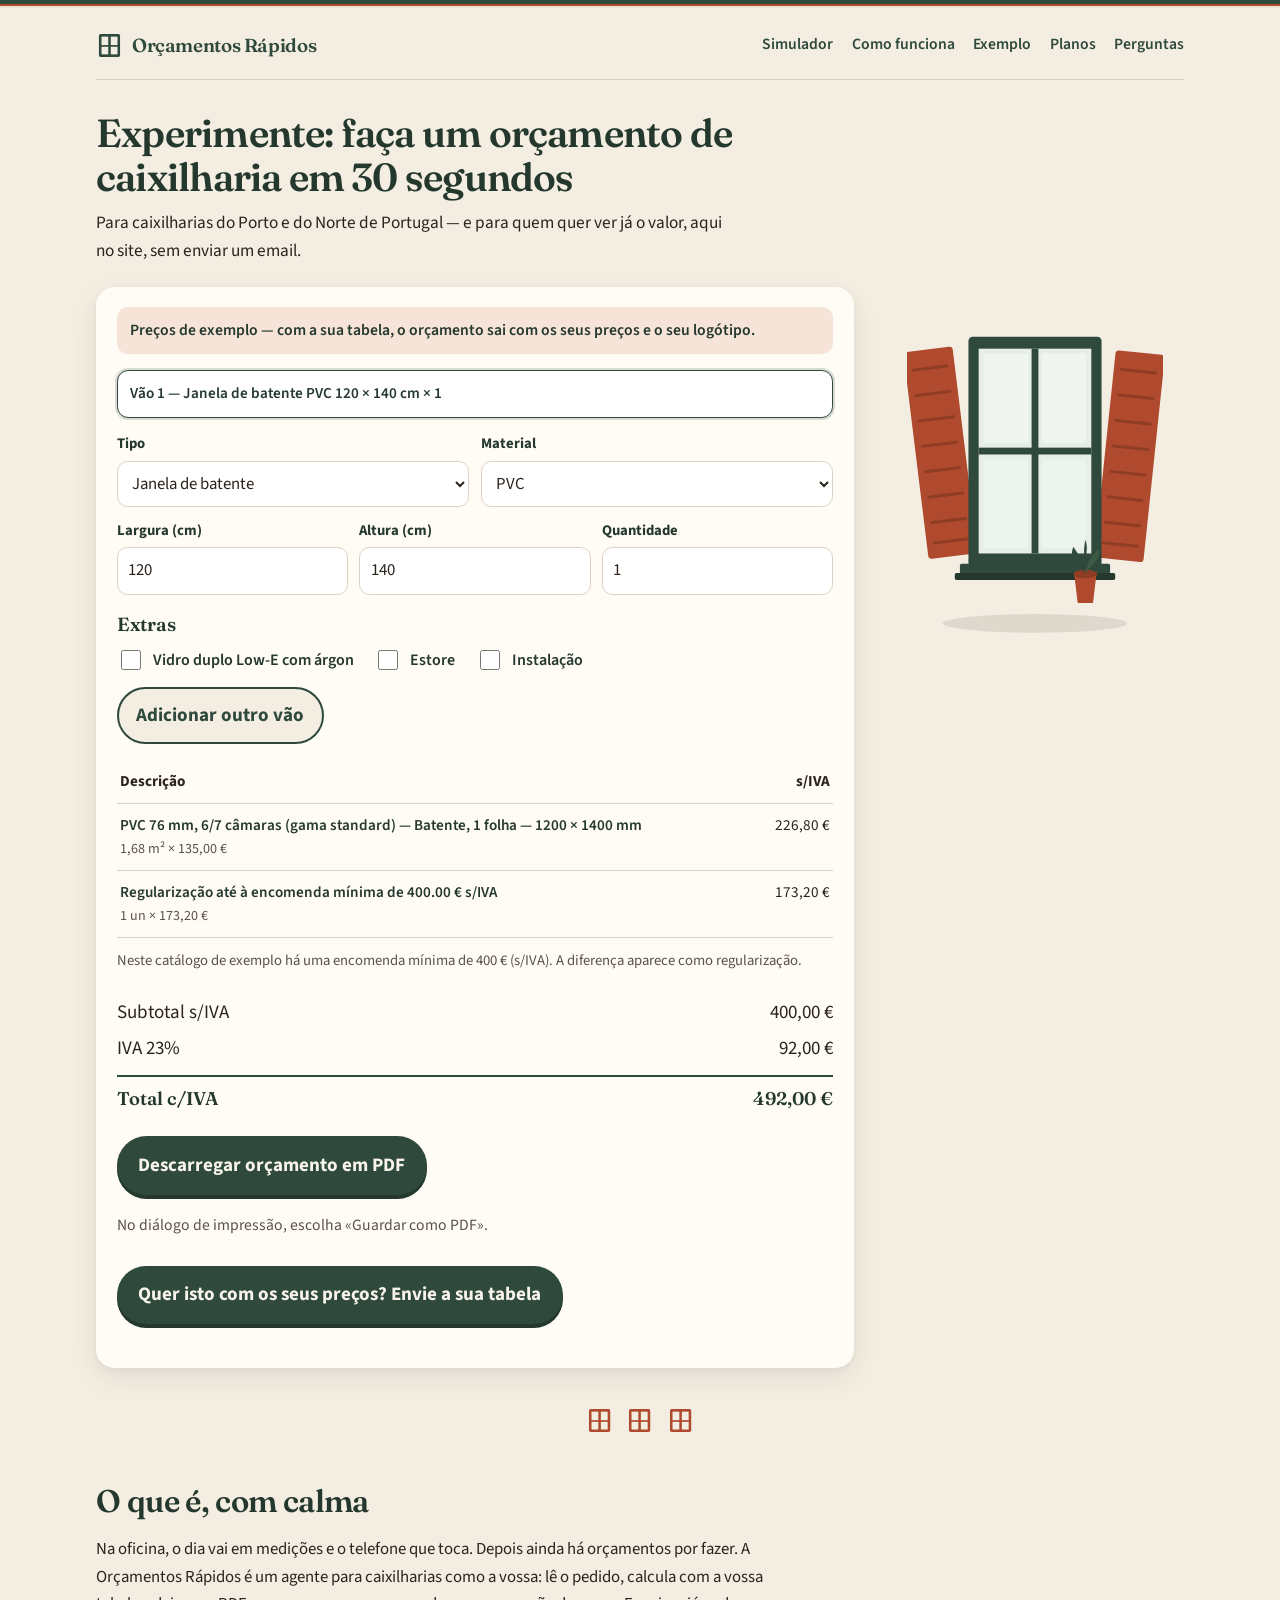
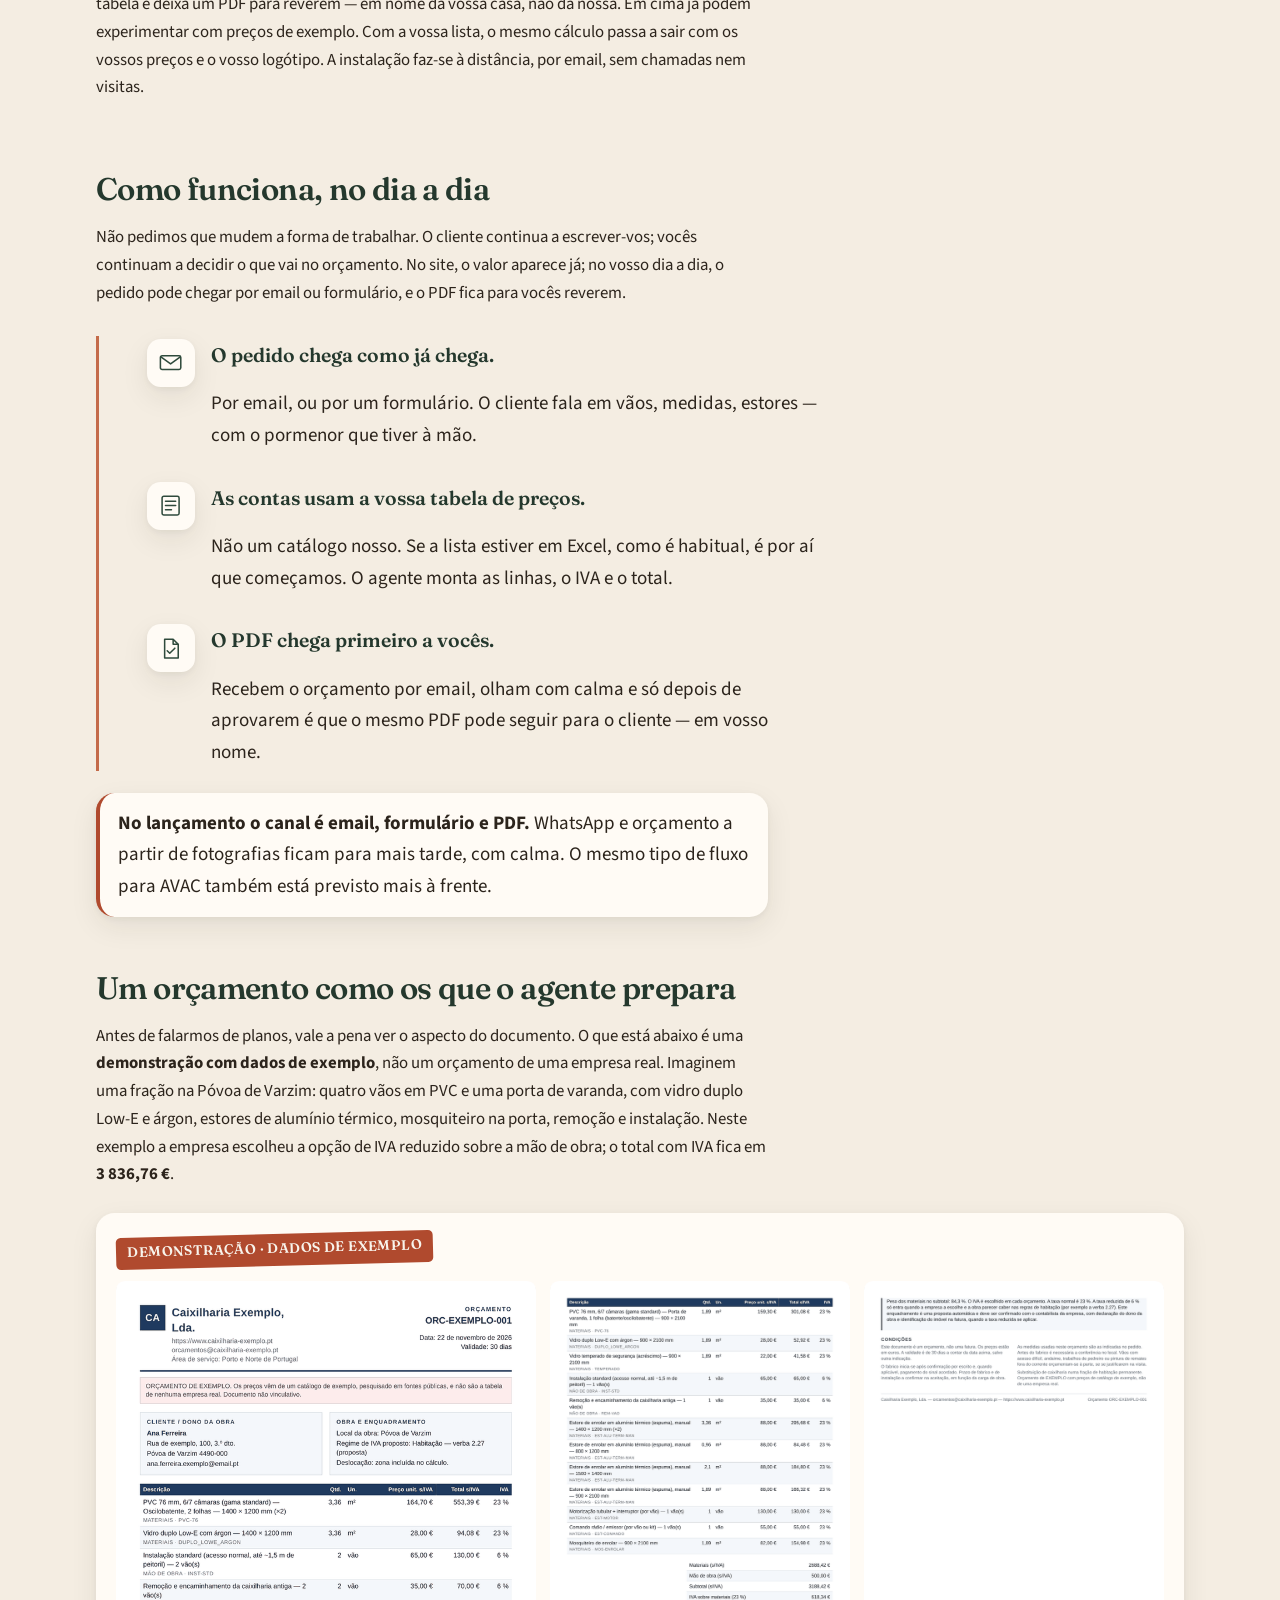
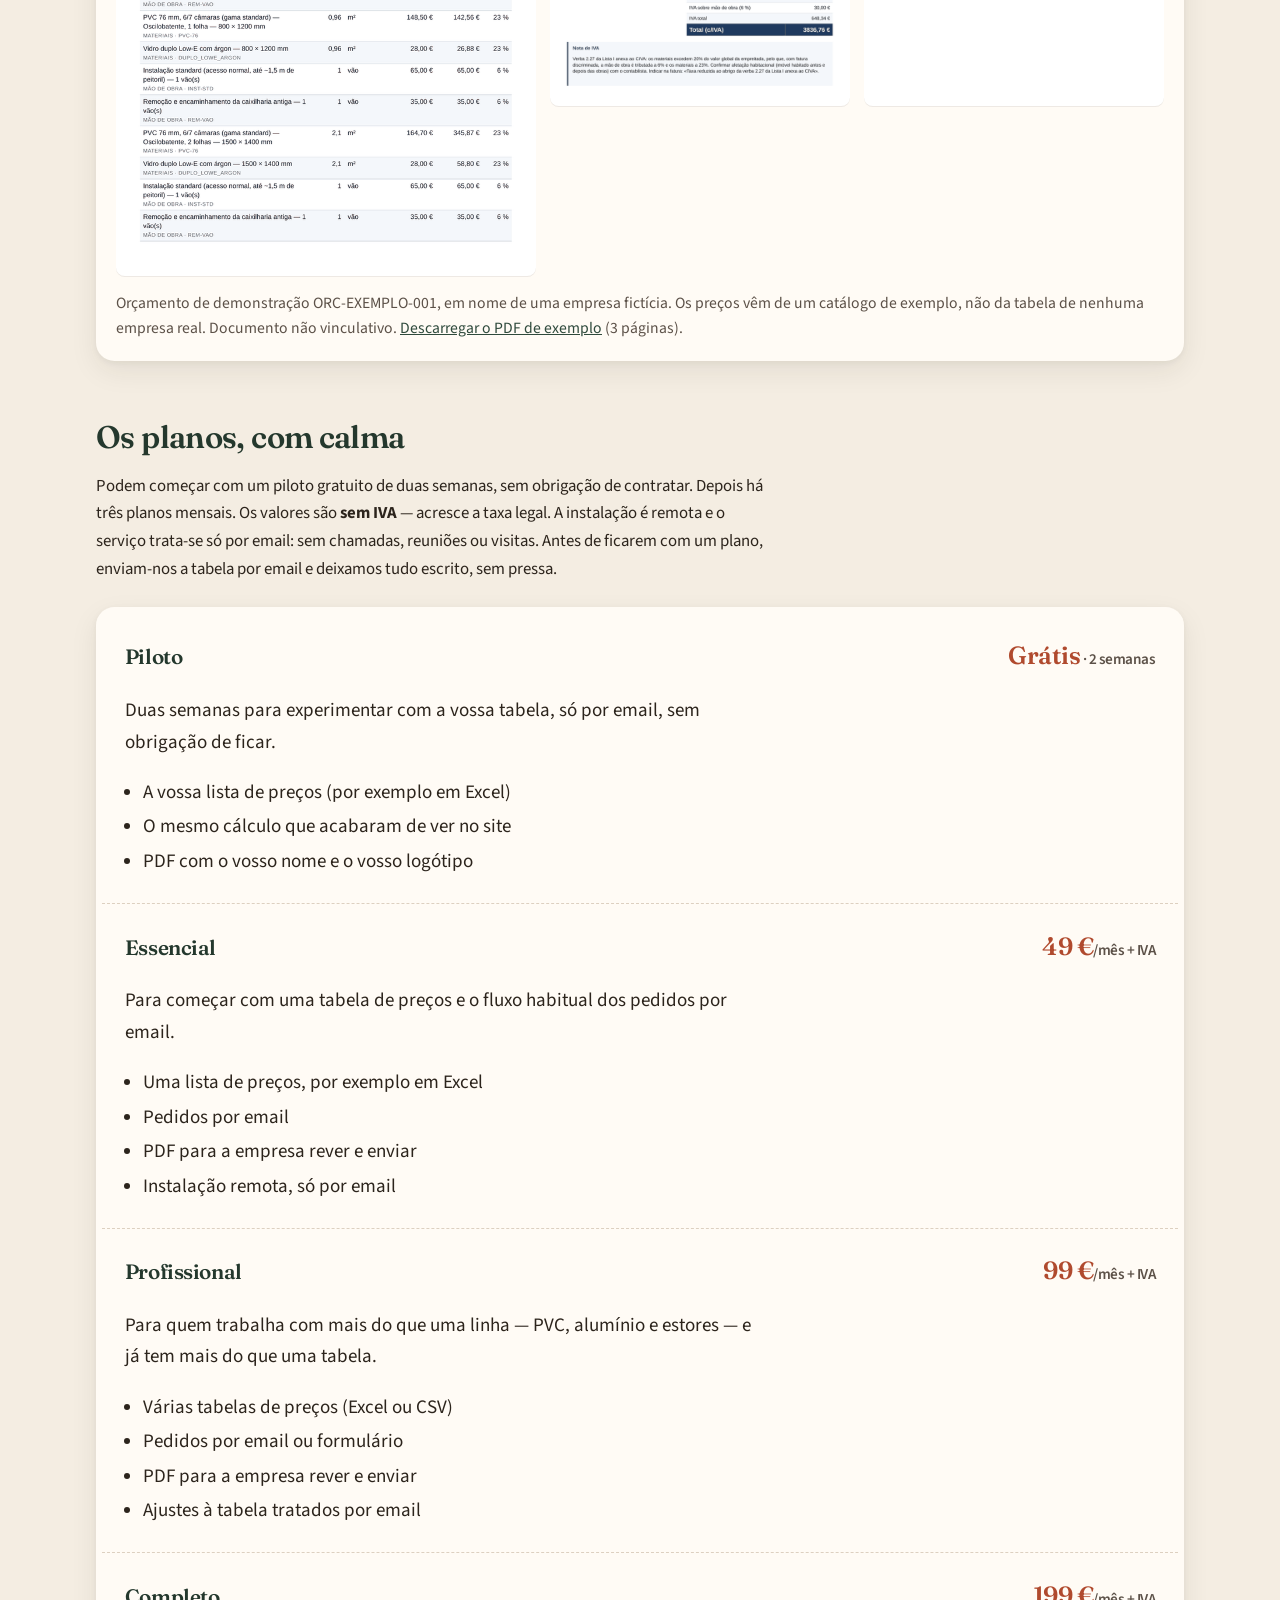
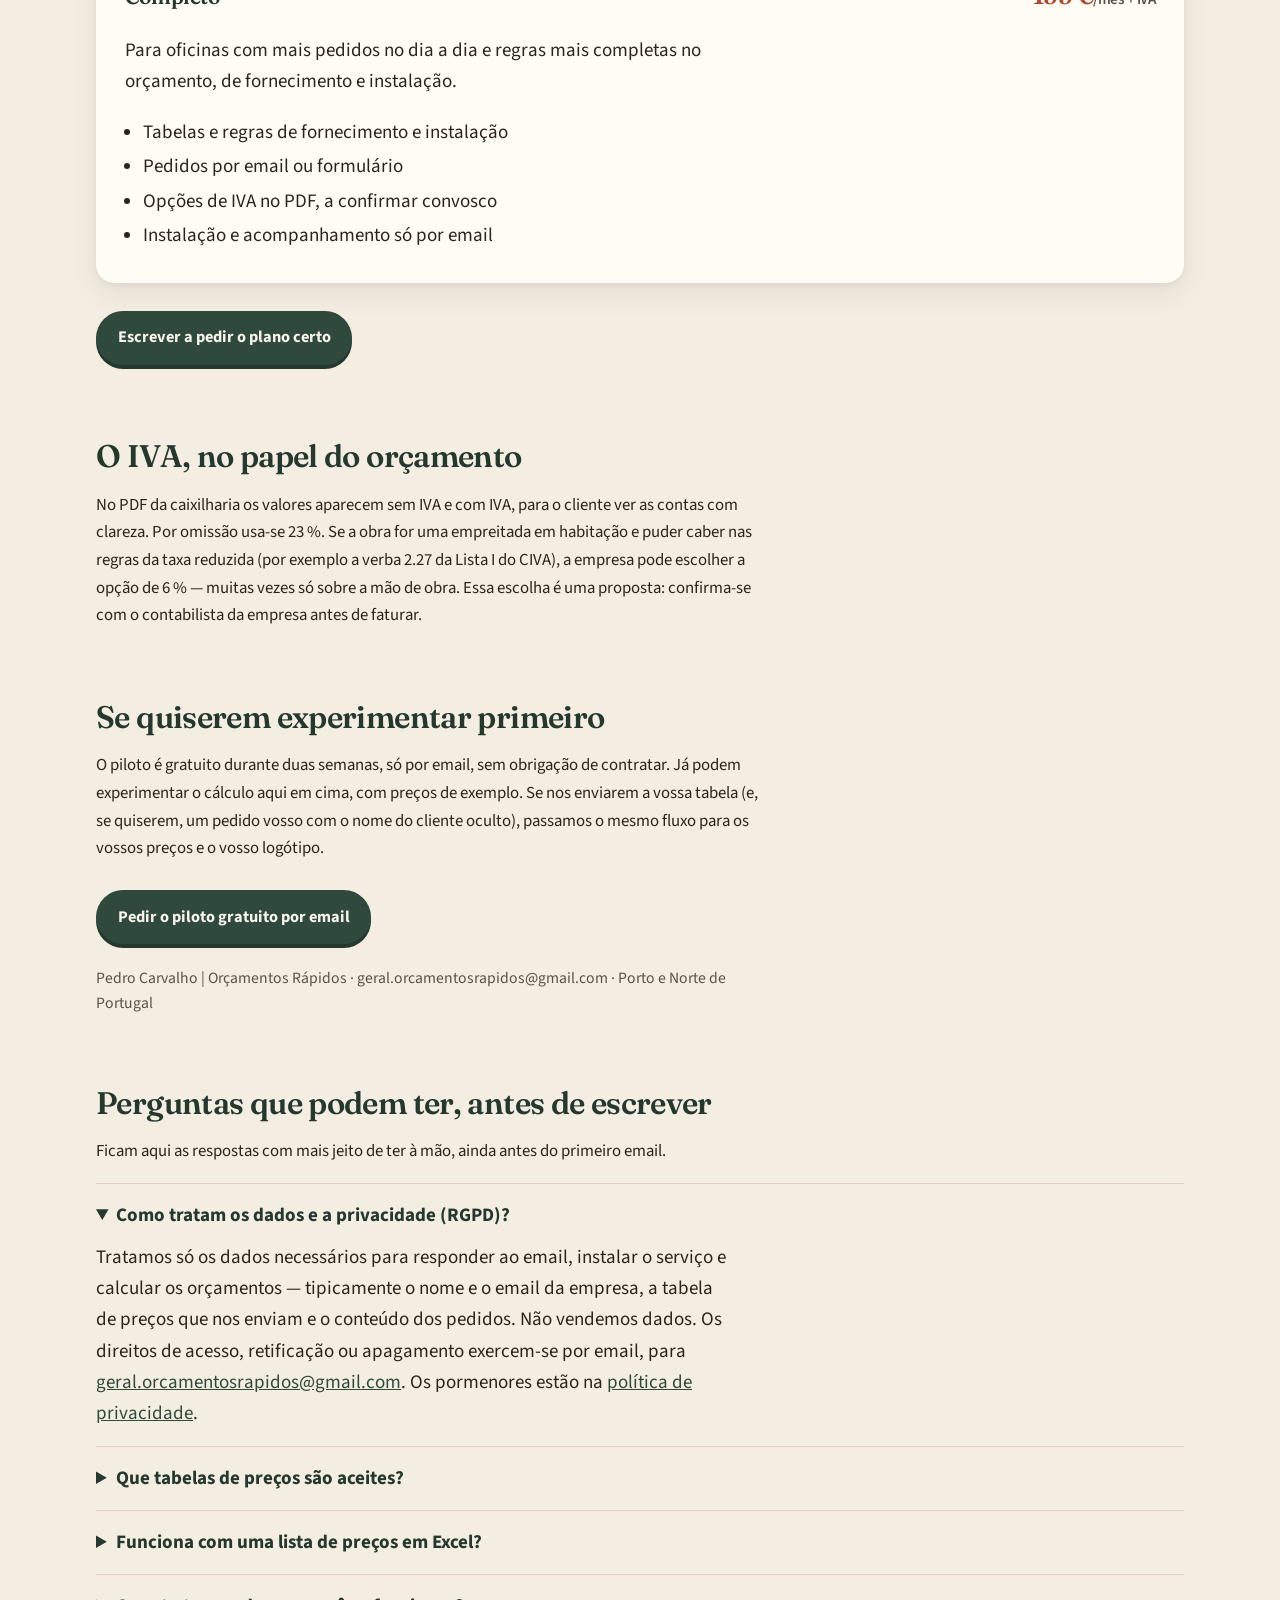
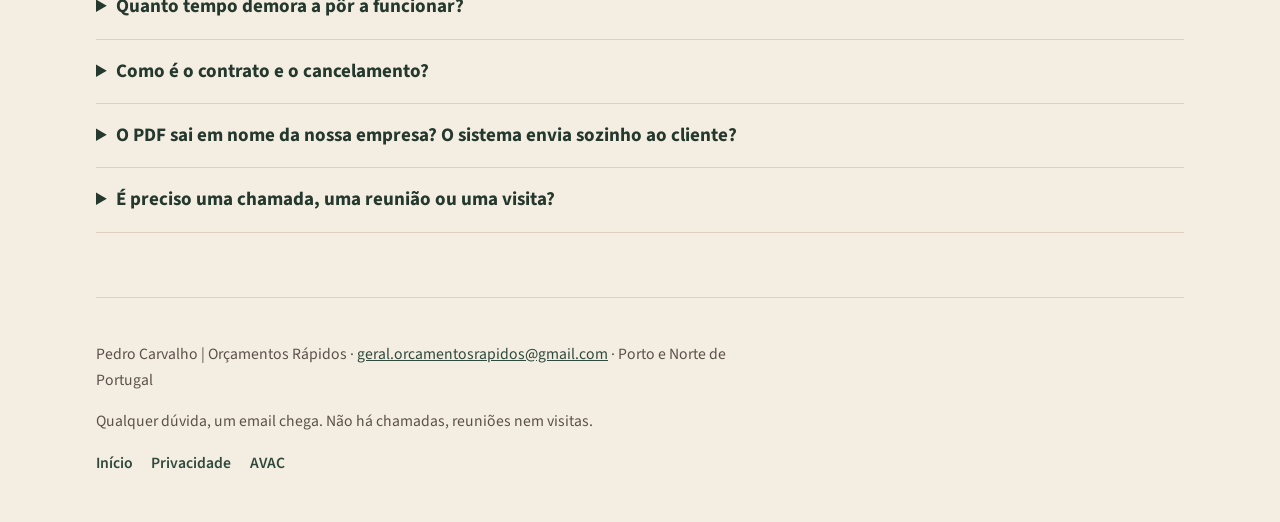
==== commit 6899cbca: "Add an in-browser quote simulator and lower the monthly plans. The hero now calculates a live caixil" ====
--- a/index.html
+++ b/index.html
@@ -3,24 +3,24 @@
 <head>
   <meta charset="utf-8">
   <meta name="viewport" content="width=device-width, initial-scale=1">
-  <title>Orçamentos de caixilharia em PDF, em minutos | Orçamentos Rápidos</title>
-  <meta name="description" content="Para as tardes em que ainda há orçamentos por fazer. O agente calcula com a vossa tabela e deixa um PDF para reverem. Planos de 300 a 800 €/mês + IVA, só por email.">
+  <title>Faça um orçamento de caixilharia em 30 segundos | Orçamentos Rápidos</title>
+  <meta name="description" content="Experimente no site um orçamento de caixilharia em 30 segundos, com preços de exemplo. Piloto de 2 semanas grátis; planos de 49 a 199 €/mês + IVA.">
   <link rel="canonical" href="https://orcamentosrapidos.pt/">
   <link rel="preload" href="fonts/source-sans-3-latin.woff2" as="font" type="font/woff2" crossorigin>
   <link rel="preload" href="fonts/fraunces-latin.woff2" as="font" type="font/woff2" crossorigin>
   <link rel="stylesheet" href="styles.css">
   <meta name="theme-color" content="#F4EDE2">
   <meta property="og:site_name" content="Orçamentos Rápidos">
-  <meta property="og:title" content="Orçamentos de caixilharia em PDF, em minutos">
-  <meta property="og:description" content="Para as tardes em que ainda há orçamentos por fazer. O agente calcula com a vossa tabela e deixa um PDF para reverem. Planos de 300 a 800 €/mês + IVA, só por email.">
+  <meta property="og:title" content="Faça um orçamento de caixilharia em 30 segundos">
+  <meta property="og:description" content="Experimente no site um orçamento de caixilharia em 30 segundos, com preços de exemplo. Piloto de 2 semanas grátis; planos de 49 a 199 €/mês + IVA.">
   <meta property="og:url" content="https://orcamentosrapidos.pt/">
   <meta property="og:type" content="website">
   <meta property="og:locale" content="pt_PT">
   <meta property="og:image" content="https://orcamentosrapidos.pt/orcamento-exemplo-1.png">
   <meta property="og:image:alt" content="Primeira página de um orçamento de exemplo em PDF, com dados de demonstração.">
   <meta name="twitter:card" content="summary_large_image">
-  <meta name="twitter:title" content="Orçamentos de caixilharia em PDF, em minutos">
-  <meta name="twitter:description" content="Para as tardes em que ainda há orçamentos por fazer. Planos de 300 a 800 €/mês + IVA, com a vossa tabela de preços.">
+  <meta name="twitter:title" content="Faça um orçamento de caixilharia em 30 segundos">
+  <meta name="twitter:description" content="Experimente no site um orçamento de caixilharia em 30 segundos, com preços de exemplo. Piloto de 2 semanas grátis; planos de 49 a 199 €/mês + IVA.">
   <meta name="twitter:image" content="https://orcamentosrapidos.pt/orcamento-exemplo-1.png">
   <script type="application/ld+json">
   {
@@ -51,40 +51,48 @@
         "provider": { "@id": "https://orcamentosrapidos.pt/#organizacao" },
         "areaServed": { "@type": "AdministrativeArea", "name": "Porto e Norte de Portugal" },
         "audience": { "@type": "BusinessAudience", "name": "Caixilharias de janelas e portas em PVC ou alumínio e estores" },
-        "description": "O pedido do cliente da caixilharia chega por email ou formulário. O agente calcula o orçamento com a tabela de preços da empresa e devolve um PDF para a empresa rever e enviar, em nome dela.",
+        "description": "No site, um simulador calcula na hora um orçamento de caixilharia com preços de exemplo. Com a tabela da empresa, o mesmo fluxo passa a usar os preços e o logótipo dela. O PDF sai para a empresa rever e enviar, em nome dela.",
         "offers": {
           "@type": "AggregateOffer",
           "url": "https://orcamentosrapidos.pt/#preco",
           "priceCurrency": "EUR",
-          "lowPrice": "300.00",
-          "highPrice": "800.00",
-          "offerCount": 3,
+          "lowPrice": "49.00",
+          "highPrice": "199.00",
+          "offerCount": 4,
           "valueAddedTaxIncluded": false,
-          "description": "Três planos mensais, de 300 a 800 €/mês. Acresce IVA à taxa legal.",
+          "description": "Piloto gratuito de 2 semanas. Depois, três planos mensais de 49 a 199 €/mês. Acresce IVA à taxa legal.",
           "offers": [
             {
               "@type": "Offer",
-              "name": "Essencial",
-              "price": "300.00",
+              "name": "Piloto",
+              "price": "0.00",
               "priceCurrency": "EUR",
               "valueAddedTaxIncluded": false,
-              "priceSpecification": { "@type": "UnitPriceSpecification", "price": "300.00", "priceCurrency": "EUR", "unitCode": "MON", "valueAddedTaxIncluded": false }
+              "description": "Piloto gratuito de 2 semanas, sem obrigação de contratar."
+            },
+            {
+              "@type": "Offer",
+              "name": "Essencial",
+              "price": "49.00",
+              "priceCurrency": "EUR",
+              "valueAddedTaxIncluded": false,
+              "priceSpecification": { "@type": "UnitPriceSpecification", "price": "49.00", "priceCurrency": "EUR", "unitCode": "MON", "valueAddedTaxIncluded": false }
             },
             {
               "@type": "Offer",
               "name": "Profissional",
-              "price": "500.00",
+              "price": "99.00",
               "priceCurrency": "EUR",
               "valueAddedTaxIncluded": false,
-              "priceSpecification": { "@type": "UnitPriceSpecification", "price": "500.00", "priceCurrency": "EUR", "unitCode": "MON", "valueAddedTaxIncluded": false }
+              "priceSpecification": { "@type": "UnitPriceSpecification", "price": "99.00", "priceCurrency": "EUR", "unitCode": "MON", "valueAddedTaxIncluded": false }
             },
             {
               "@type": "Offer",
               "name": "Completo",
-              "price": "800.00",
+              "price": "199.00",
               "priceCurrency": "EUR",
               "valueAddedTaxIncluded": false,
-              "priceSpecification": { "@type": "UnitPriceSpecification", "price": "800.00", "priceCurrency": "EUR", "unitCode": "MON", "valueAddedTaxIncluded": false }
+              "priceSpecification": { "@type": "UnitPriceSpecification", "price": "199.00", "priceCurrency": "EUR", "unitCode": "MON", "valueAddedTaxIncluded": false }
             }
           ]
         }
@@ -138,6 +146,7 @@
   <header>
     <a class="logo" href="https://orcamentosrapidos.pt/">Orçamentos Rápidos</a>
     <nav aria-label="Secções desta página">
+      <a href="#simulador">Simulador</a>
       <a href="#como-funciona">Como funciona</a>
       <a href="#exemplo">Exemplo</a>
       <a href="#preco">Planos</a>
@@ -145,18 +154,66 @@
     </nav>
   </header>
   <main>
-    <section class="hero" aria-labelledby="titulo-principal">
-      <div class="hero-texto">
-        <h1 id="titulo-principal">Para as tardes em que ainda há orçamentos por fazer</h1>
-        <p class="historia">Na oficina, o dia vai em medições, idas à obra e o telefone que toca. Depois, à noite, ainda está a caixa de entrada: um cliente que quer três janelas em PVC, outro a perguntar pelos estores, e a tabela de preços aberta para fazer contas com calma.</p>
-        <p class="lead">A Orçamentos Rápidos é um agente feito para caixilharias como a vossa. Lê o pedido que chega por email ou formulário, calcula com os vossos preços e deixa-vos um PDF pronto a rever. Vocês olham, alteram o que for preciso, e só então o orçamento segue — já em nome da vossa casa, não da nossa.</p>
-        <p>Trabalhamos com empresas do Porto e do Norte de Portugal que orçamentam janelas e portas em PVC ou alumínio, e estores.</p>
-        <p>
-          <a class="cta" href="mailto:geral.orcamentosrapidos@gmail.com?subject=Pedido%20de%20informa%C3%A7%C3%A3o%20%E2%80%94%20Or%C3%A7amentos%20R%C3%A1pidos%20para%20caixilharia">Escrever-nos um email</a>
-        </p>
-        <p class="nota">A instalação faz-se à distância, por email. Não precisamos de ir à oficina nem de marcar uma chamada.</p>
+    <section class="hero hero-min" aria-labelledby="titulo-principal">
+      <div class="hero-intro">
+        <h1 id="titulo-principal">Experimente: faça um orçamento de caixilharia em 30 segundos</h1>
+        <p class="para-quem">Para caixilharias do Porto e do Norte de Portugal — e para quem quer ver já o valor, aqui no site, sem enviar um email.</p>
       </div>
-      <div class="ilustracao">
+      <div class="hero-corpo">
+        <div class="simulador" id="simulador">
+          <p class="aviso-exemplo">Preços de exemplo — com a sua tabela, o orçamento sai com os seus preços e o seu logótipo.</p>
+          <noscript><p class="simulador-erro">Para ver o orçamento na hora, é preciso ter o JavaScript ligado. Se preferir, escreva-nos um email.</p></noscript>
+          <p id="simulador-erro" class="simulador-erro" hidden></p>
+
+          <ul id="lista-vaos" class="lista-vaos" aria-label="Vãos do orçamento"></ul>
+
+          <form id="form-vao" class="form-vao">
+            <div class="grelha">
+              <label>Tipo
+                <select name="tipo" id="tipo">
+                  <option value="batente">Janela de batente</option>
+                  <option value="correr">Janela de correr</option>
+                  <option value="porta">Porta de varanda</option>
+                  <option value="estore">Estore</option>
+                </select>
+              </label>
+              <label>Material
+                <select name="material" id="material">
+                  <option value="pvc">PVC</option>
+                  <option value="aluminio">Alumínio</option>
+                </select>
+              </label>
+              <label>Largura (cm)
+                <input type="number" name="largura" id="largura" inputmode="numeric" min="30" max="400" step="1" value="120" required>
+              </label>
+              <label>Altura (cm)
+                <input type="number" name="altura" id="altura" inputmode="numeric" min="30" max="400" step="1" value="140" required>
+              </label>
+              <label>Quantidade
+                <input type="number" name="quantidade" id="quantidade" inputmode="numeric" min="1" max="99" step="1" value="1" required>
+              </label>
+            </div>
+            <fieldset class="extras">
+              <legend>Extras</legend>
+              <label><input type="checkbox" name="vidroLowe"> Vidro duplo Low-E com árgon</label>
+              <label><input type="checkbox" name="estore"> Estore</label>
+              <label><input type="checkbox" name="instalacao"> Instalação</label>
+            </fieldset>
+          </form>
+          <p class="acoes-vao">
+            <button type="button" class="btn-sec" id="btn-adicionar">Adicionar outro vão</button>
+          </p>
+
+          <div id="resultado" class="resultado" aria-live="polite"></div>
+          <p class="acoes-pdf">
+            <button type="button" class="cta btn-pdf" id="btn-pdf">Descarregar orçamento em PDF</button>
+          </p>
+          <p class="nota">No diálogo de impressão, escolha «Guardar como PDF».</p>
+          <p>
+            <a class="cta cta-tabela" href="mailto:geral.orcamentosrapidos@gmail.com?subject=Quero%20usar%20o%20simulador%20com%20a%20nossa%20tabela%20de%20pre%C3%A7os&body=Ol%C3%A1%2C%0A%0AGostaria%20de%20usar%20o%20or%C3%A7amento%20autom%C3%A1tico%20com%20a%20nossa%20tabela%20de%20pre%C3%A7os%20e%20o%20nosso%20log%C3%B3tipo.%0A%0AEmpresa%3A%0ANome%3A%0A%0AAnexarei%20a%20tabela%20%28Excel%20ou%20CSV%29.%0A%0AObrigado%2C%0A">Quer isto com os seus preços? Envie a sua tabela</a>
+          </p>
+        </div>
+        <div class="ilustracao">
         <svg viewBox="0 0 300 390" xmlns="http://www.w3.org/2000/svg" role="img" aria-labelledby="ilust-titulo">
           <title id="ilust-titulo">Desenho de uma janela de duas folhas, com estores laterais e um vaso no peitoril</title>
           <ellipse cx="150" cy="372" rx="108" ry="11" fill="#2C241C" opacity="0.1"/>
@@ -189,6 +246,7 @@
           <path d="M209 308c0-16 4-24 0-34-2 10-2 18 0 34z" fill="#2F4A3C"/>
         </svg>
       </div>
+      </div>
     </section>
 
     <div class="divisor" aria-hidden="true">
@@ -197,9 +255,14 @@
       <svg viewBox="0 0 32 32"><rect x="3.5" y="2.5" width="25" height="27" rx="2" fill="currentColor"/><rect x="6.5" y="5.5" width="8" height="10" fill="#F4EDE2"/><rect x="17.5" y="5.5" width="8" height="10" fill="#F4EDE2"/><rect x="6.5" y="17.5" width="8" height="9" fill="#F4EDE2"/><rect x="17.5" y="17.5" width="8" height="9" fill="#F4EDE2"/></svg>
     </div>
 
+    <section class="seccao" aria-labelledby="o-que-e">
+      <h2 id="o-que-e">O que é, com calma</h2>
+      <p class="historia">Na oficina, o dia vai em medições e o telefone que toca. Depois ainda há orçamentos por fazer. A Orçamentos Rápidos é um agente para caixilharias como a vossa: lê o pedido, calcula com a vossa tabela e deixa um PDF para reverem — em nome da vossa casa, não da nossa. Em cima já podem experimentar com preços de exemplo. Com a vossa lista, o mesmo cálculo passa a sair com os vossos preços e o vosso logótipo. A instalação faz-se à distância, por email, sem chamadas nem visitas.</p>
+    </section>
+
     <section class="seccao" aria-labelledby="como-funciona">
       <h2 id="como-funciona">Como funciona, no dia a dia</h2>
-      <p class="historia">Não pedimos que mudem a forma de trabalhar. O cliente continua a escrever-vos; vocês continuam a decidir o que vai no orçamento. Nós tratamos da parte que se repete, a das contas e do PDF.</p>
+      <p class="historia">Não pedimos que mudem a forma de trabalhar. O cliente continua a escrever-vos; vocês continuam a decidir o que vai no orçamento. No site, o valor aparece já; no vosso dia a dia, o pedido pode chegar por email ou formulário, e o PDF fica para vocês reverem.</p>
       <ol class="passos">
         <li>
           <span class="icone" aria-hidden="true">
@@ -248,12 +311,24 @@
 
     <section class="seccao" aria-labelledby="preco">
       <h2 id="preco">Os planos, com calma</h2>
-      <p class="historia">Há três maneiras de começar, conforme o tamanho da casa e o que já têm na tabela. Os valores são mensais e <strong>sem IVA</strong> — acresce a taxa legal. A instalação é remota e o serviço trata-se só por email: sem chamadas, reuniões ou visitas. Antes de ficarem com um plano, vemos a vossa lista por email e deixamos tudo escrito, sem pressa.</p>
+      <p class="historia">Podem começar com um piloto gratuito de duas semanas, sem obrigação de contratar. Depois há três planos mensais. Os valores são <strong>sem IVA</strong> — acresce a taxa legal. A instalação é remota e o serviço trata-se só por email: sem chamadas, reuniões ou visitas. Antes de ficarem com um plano, enviam-nos a tabela por email e deixamos tudo escrito, sem pressa.</p>
       <div class="quadro">
         <article class="plano">
           <div class="plano-topo">
+            <h3>Piloto</h3>
+            <p class="valor">Grátis<span class="periodo"> · 2 semanas</span></p>
+          </div>
+          <p>Duas semanas para experimentar com a vossa tabela, só por email, sem obrigação de ficar.</p>
+          <ul>
+            <li>A vossa lista de preços (por exemplo em Excel)</li>
+            <li>O mesmo cálculo que acabaram de ver no site</li>
+            <li>PDF com o vosso nome e o vosso logótipo</li>
+          </ul>
+        </article>
+        <article class="plano">
+          <div class="plano-topo">
             <h3>Essencial</h3>
-            <p class="valor">300&nbsp;€<span class="periodo">/mês + IVA</span></p>
+            <p class="valor">49&nbsp;€<span class="periodo">/mês + IVA</span></p>
           </div>
           <p>Para começar com uma tabela de preços e o fluxo habitual dos pedidos por email.</p>
           <ul>
@@ -266,7 +341,7 @@
         <article class="plano">
           <div class="plano-topo">
             <h3>Profissional</h3>
-            <p class="valor">500&nbsp;€<span class="periodo">/mês + IVA</span></p>
+            <p class="valor">99&nbsp;€<span class="periodo">/mês + IVA</span></p>
           </div>
           <p>Para quem trabalha com mais do que uma linha — PVC, alumínio e estores — e já tem mais do que uma tabela.</p>
           <ul>
@@ -279,7 +354,7 @@
         <article class="plano">
           <div class="plano-topo">
             <h3>Completo</h3>
-            <p class="valor">800&nbsp;€<span class="periodo">/mês + IVA</span></p>
+            <p class="valor">199&nbsp;€<span class="periodo">/mês + IVA</span></p>
           </div>
           <p>Para oficinas com mais pedidos no dia a dia e regras mais completas no orçamento, de fornecimento e instalação.</p>
           <ul>
@@ -302,7 +377,7 @@
 
     <section class="seccao piloto" aria-labelledby="piloto">
       <h2 id="piloto">Se quiserem experimentar primeiro</h2>
-      <p class="historia">Podem começar com um piloto gratuito, só por email, sem obrigação de contratar. Enviamos um vídeo curto a mostrar o fluxo e, com um pedido real vosso (podem ocultar o nome do cliente), devolvemos a simulação do orçamento em PDF para compararem com o que fariam à mão.</p>
+      <p class="historia">O piloto é gratuito durante duas semanas, só por email, sem obrigação de contratar. Já podem experimentar o cálculo aqui em cima, com preços de exemplo. Se nos enviarem a vossa tabela (e, se quiserem, um pedido vosso com o nome do cliente oculto), passamos o mesmo fluxo para os vossos preços e o vosso logótipo.</p>
       <p><a class="cta" href="mailto:geral.orcamentosrapidos@gmail.com?subject=Piloto%20gratuito%20de%20or%C3%A7amentos%20de%20caixilharia">Pedir o piloto gratuito por email</a></p>
       <p class="nota">Pedro Carvalho | Orçamentos Rápidos · geral.orcamentosrapidos@gmail.com · Porto e Norte de Portugal</p>
     </section>
@@ -349,5 +424,9 @@
       <a href="https://orcamentosrapidos.pt/avac.html">AVAC</a>
     </nav>
   </footer>
+  <div id="folha-orcamento" class="folha-orcamento" hidden></div>
+  <script src="js/catalogo-exemplo.js" defer></script>
+  <script src="js/calc.js" defer></script>
+  <script src="js/simulador.js" defer></script>
 </body>
 </html>
--- a/styles.css
+++ b/styles.css
@@ -352,3 +352,275 @@
   .ilustracao { order: -1; }
   .ilustracao svg { width: min(58%, 12.5rem); }
 }
+
+/* --- Simulador no hero (mobile first) --- */
+.hero-min {
+  display: block;
+  padding: 1.4rem 0 0.6rem;
+}
+.hero-intro { max-width: 44rem; }
+.hero-intro h1 { font-size: clamp(1.7rem, 6vw, 2.45rem); margin-bottom: 0.55rem; }
+.para-quem { font-size: 1.08rem; margin: 0 0 1.3rem; max-width: 40rem; }
+.hero-corpo { display: block; }
+.hero-min .ilustracao { display: none; }
+
+.simulador {
+  background: var(--card);
+  border-radius: var(--radius);
+  box-shadow: var(--shadow);
+  padding: 1.1rem 1rem 1.25rem;
+}
+.aviso-exemplo {
+  margin: 0 0 1rem;
+  padding: 0.65rem 0.8rem;
+  background: #F6E4D8;
+  color: var(--green-dark);
+  border-radius: 0.7rem;
+  font-weight: 600;
+  font-size: 0.98rem;
+  max-width: none;
+}
+.simulador-erro {
+  margin: 0 0 0.8rem;
+  padding: 0.6rem 0.8rem;
+  background: #F8E4DE;
+  color: #7A2E1C;
+  border-radius: 0.6rem;
+  font-weight: 600;
+}
+.lista-vaos {
+  list-style: none;
+  margin: 0 0 0.9rem;
+  padding: 0;
+  display: grid;
+  gap: 0.45rem;
+}
+.lista-vaos li {
+  display: flex;
+  gap: 0.4rem;
+  align-items: stretch;
+  max-width: none;
+}
+.vao-escolha {
+  flex: 1;
+  text-align: left;
+  font: inherit;
+  font-size: 0.95rem;
+  font-weight: 600;
+  color: var(--green-dark);
+  background: var(--paper);
+  border: 1px solid var(--line);
+  border-radius: 0.7rem;
+  padding: 0.65rem 0.75rem;
+  cursor: pointer;
+  min-height: 2.75rem;
+}
+.lista-vaos li.ativo .vao-escolha,
+.vao-escolha[aria-pressed="true"] {
+  border-color: var(--green);
+  box-shadow: 0 0 0 2px rgba(47, 74, 60, 0.18);
+  background: #fff;
+}
+.vao-remover {
+  font: inherit;
+  font-size: 0.88rem;
+  font-weight: 600;
+  color: var(--terracotta);
+  background: transparent;
+  border: 1px solid var(--line);
+  border-radius: 0.7rem;
+  padding: 0.5rem 0.7rem;
+  cursor: pointer;
+}
+.form-vao .grelha {
+  display: grid;
+  grid-template-columns: 1fr 1fr;
+  gap: 0.7rem;
+}
+.form-vao .grelha label:nth-child(1),
+.form-vao .grelha label:nth-child(2) { grid-column: 1 / -1; }
+.form-vao label,
+.form-vao .extras label {
+  display: flex;
+  flex-direction: column;
+  gap: 0.28rem;
+  font-weight: 700;
+  font-size: 0.92rem;
+  color: var(--green-dark);
+  max-width: none;
+}
+.form-vao .extras label {
+  flex-direction: row;
+  align-items: center;
+  gap: 0.55rem;
+  font-weight: 600;
+  font-size: 1rem;
+}
+.form-vao select,
+.form-vao input[type="number"] {
+  font: inherit;
+  font-size: 1.05rem;
+  font-weight: 400;
+  color: var(--ink);
+  width: 100%;
+  min-height: 2.9rem;
+  padding: 0.55rem 0.65rem;
+  border: 1px solid var(--line);
+  border-radius: 0.65rem;
+  background: #fff;
+  appearance: auto;
+}
+.form-vao input[type="checkbox"] {
+  width: 1.25rem;
+  height: 1.25rem;
+  accent-color: var(--green);
+  flex-shrink: 0;
+}
+.form-vao .extras {
+  border: 0;
+  margin: 0.9rem 0 0;
+  padding: 0;
+  display: grid;
+  gap: 0.55rem;
+}
+.form-vao legend {
+  font-family: var(--font-display);
+  font-weight: 600;
+  color: var(--green-dark);
+  padding: 0;
+  margin: 0 0 0.4rem;
+}
+.acoes-vao, .acoes-pdf { margin: 0.85rem 0 0.4rem; }
+.btn-sec {
+  font: inherit;
+  font-weight: 700;
+  color: var(--green);
+  background: var(--paper);
+  border: 2px solid var(--green);
+  border-radius: 999px;
+  padding: 0.7rem 1.1rem;
+  cursor: pointer;
+  min-height: 2.8rem;
+}
+.btn-sec:hover, .btn-sec:focus { background: var(--sage); }
+.cta.btn-pdf, .cta.cta-tabela {
+  border: 0;
+  cursor: pointer;
+  font: inherit;
+  font-weight: 700;
+  width: 100%;
+  text-align: center;
+  box-sizing: border-box;
+}
+.resultado { margin-top: 1rem; }
+.linhas-orc {
+  width: 100%;
+  border-collapse: collapse;
+  font-size: 0.95rem;
+}
+.linhas-orc th, .linhas-orc td {
+  text-align: left;
+  padding: 0.55rem 0.2rem;
+  border-bottom: 1px solid var(--line);
+  vertical-align: top;
+}
+.linhas-orc .col-preco, .linhas-orc th:last-child { text-align: right; white-space: nowrap; }
+.linhas-orc .desc { display: block; font-weight: 600; color: var(--green-dark); }
+.linhas-orc .qty { display: block; color: var(--muted); font-size: 0.88rem; }
+.nota-min { font-size: 0.92rem; color: var(--muted); margin: 0.7rem 0 0; max-width: none; }
+.totais {
+  margin: 0.8rem 0 0;
+  padding: 0.7rem 0 0;
+  display: grid;
+  gap: 0.3rem;
+}
+.totais div {
+  display: flex;
+  justify-content: space-between;
+  gap: 1rem;
+  margin: 0;
+  max-width: none;
+}
+.totais dt, .totais dd { margin: 0; }
+.totais .total { margin-top: 0.35rem; padding-top: 0.45rem; border-top: 2px solid var(--green); font-size: 1.15rem; }
+.totais .total dt, .totais .total dd {
+  font-family: var(--font-display);
+  font-weight: 600;
+  color: var(--green-dark);
+}
+.visually-hidden {
+  position: absolute;
+  width: 1px; height: 1px;
+  padding: 0; margin: -1px;
+  overflow: hidden; clip: rect(0,0,0,0);
+  border: 0;
+}
+
+@media (min-width: 40rem) {
+  .form-vao .grelha { grid-template-columns: repeat(6, 1fr); }
+  .form-vao .grelha label:nth-child(1),
+  .form-vao .grelha label:nth-child(2) { grid-column: span 3; }
+  .form-vao .grelha label:nth-child(3),
+  .form-vao .grelha label:nth-child(4),
+  .form-vao .grelha label:nth-child(5) { grid-column: span 2; }
+  .cta.btn-pdf, .cta.cta-tabela { width: auto; }
+  .form-vao .extras { grid-template-columns: 1fr; }
+}
+
+@media (min-width: 56rem) {
+  .hero-min { padding-top: 2rem; }
+  .hero-corpo {
+    display: grid;
+    grid-template-columns: minmax(0, 1.4fr) minmax(11rem, 0.55fr);
+    gap: 1.6rem 2rem;
+    align-items: start;
+  }
+  .hero-min .ilustracao { display: flex; padding-top: 1.2rem; }
+  .hero-min .ilustracao svg { width: min(100%, 16rem); }
+  .simulador { padding: 1.3rem 1.3rem 1.4rem; }
+  .form-vao .extras { grid-template-columns: repeat(3, auto); justify-content: start; gap: 0.5rem 1.3rem; }
+}
+
+/* Impressão / guardar como PDF */
+.folha-orcamento { display: none; }
+@media print {
+  body::before, header, footer, nav, .divisor, .seccao, .hero-intro, .ilustracao,
+  .acoes-vao, .acoes-pdf, .cta, .btn-sec, .nota, .para-quem, noscript { display: none !important; }
+  body { background: #fff; }
+  body.a-imprimir .hero-min, body.a-imprimir .hero-corpo, body.a-imprimir .simulador {
+    display: none !important;
+    box-shadow: none;
+    padding: 0;
+  }
+  body.a-imprimir .folha-orcamento,
+  .folha-orcamento {
+    display: block !important;
+    position: static;
+    background: #fff;
+    color: #111;
+    font: 12pt/1.45 "Source Sans 3", "Segoe UI", Arial, sans-serif;
+    padding: 0;
+    margin: 0;
+  }
+  .folha-orcamento[hidden] { display: block !important; }
+  .folha-cab { margin-bottom: 1rem; }
+  .folha-marca { font-weight: 700; font-size: 1.15rem; margin: 0 0 0.4rem; }
+  .folha-aviso {
+    border: 1pt solid #333;
+    padding: 0.5rem 0.7rem;
+    font-weight: 600;
+    margin: 0 0 0.7rem;
+  }
+  .folha-orcamento h1 { font-size: 1.35rem; margin: 0 0 0.8rem; }
+  .folha-orcamento table { width: 100%; border-collapse: collapse; }
+  .folha-orcamento th, .folha-orcamento td {
+    border-bottom: 0.5pt solid #999;
+    padding: 0.35rem 0.3rem;
+    text-align: left;
+    font-size: 10.5pt;
+  }
+  .folha-orcamento th:nth-child(n+2), .folha-orcamento td:nth-child(n+2) { text-align: right; }
+  .folha-totais { margin-top: 1rem; }
+  .folha-totais div { display: flex; justify-content: space-between; max-width: 20rem; margin-left: auto; }
+  .folha-nota { margin-top: 1.2rem; font-size: 9.5pt; color: #333; }
+}
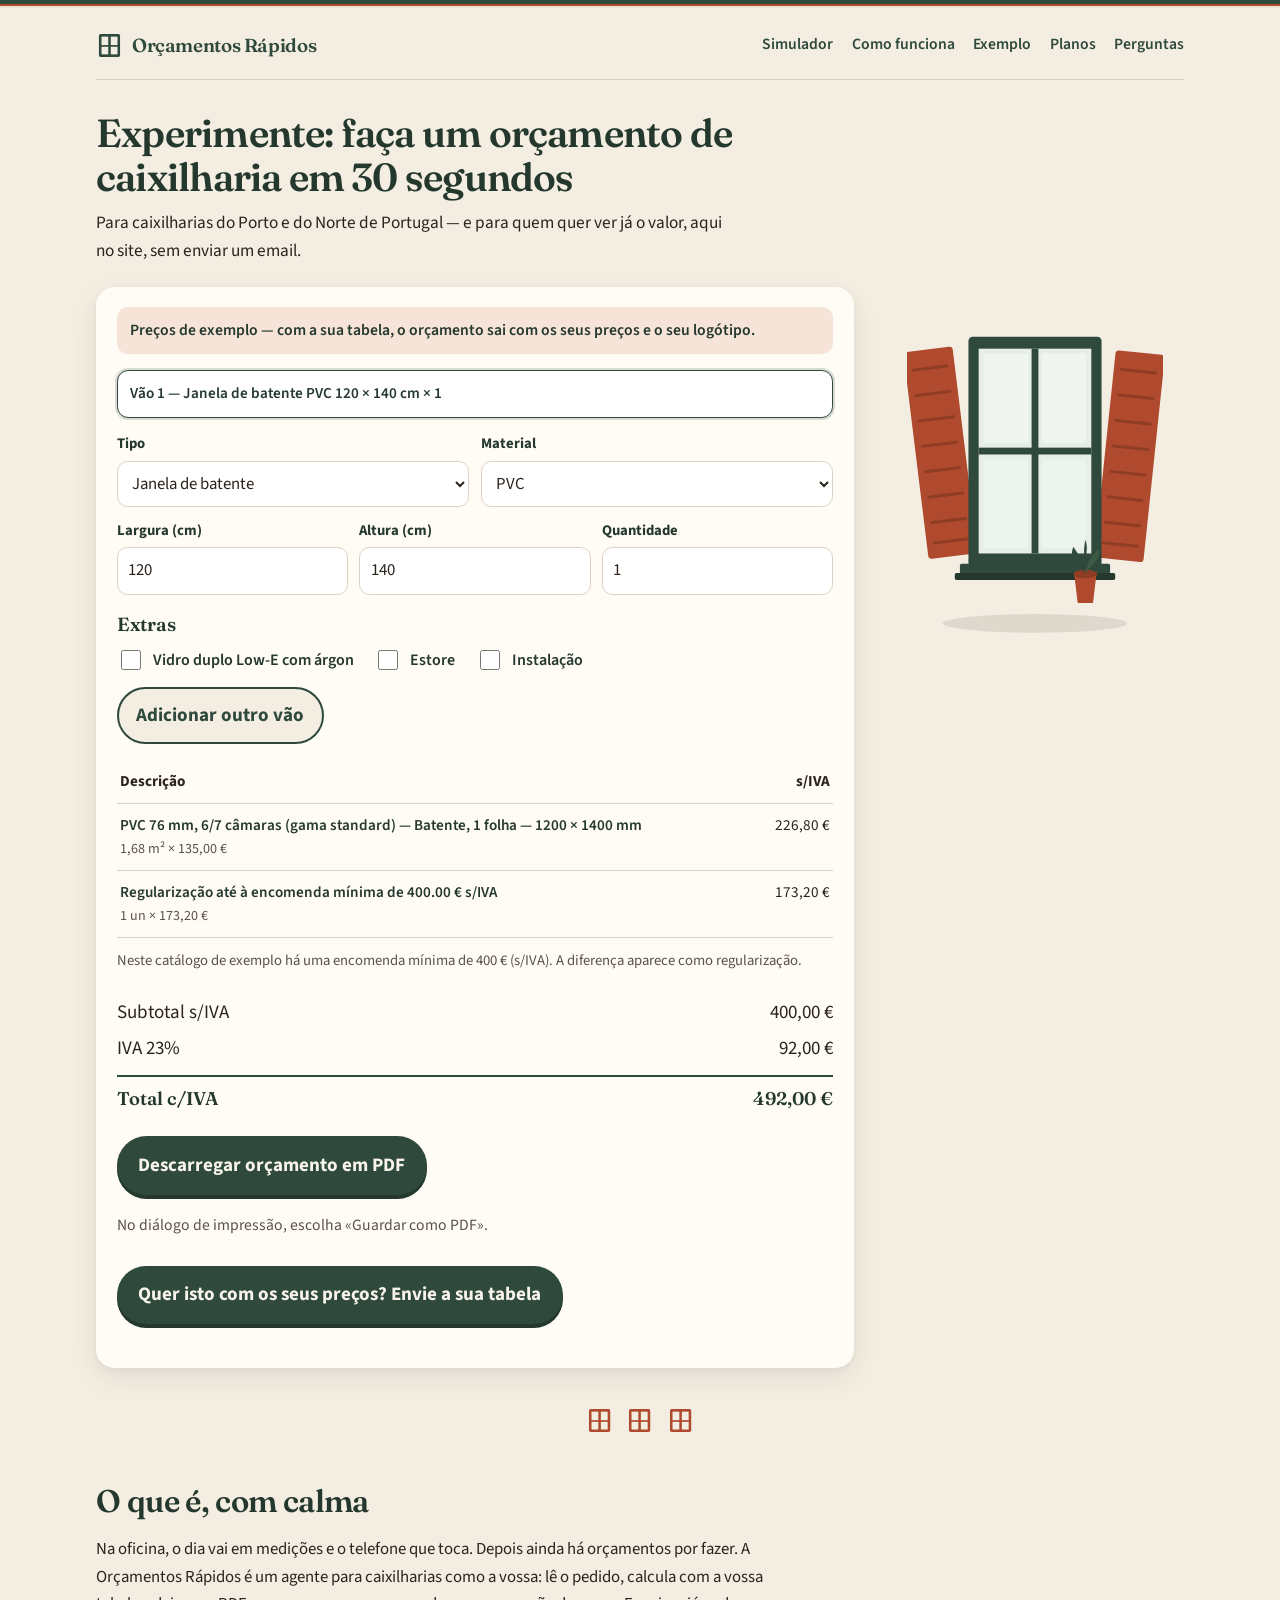
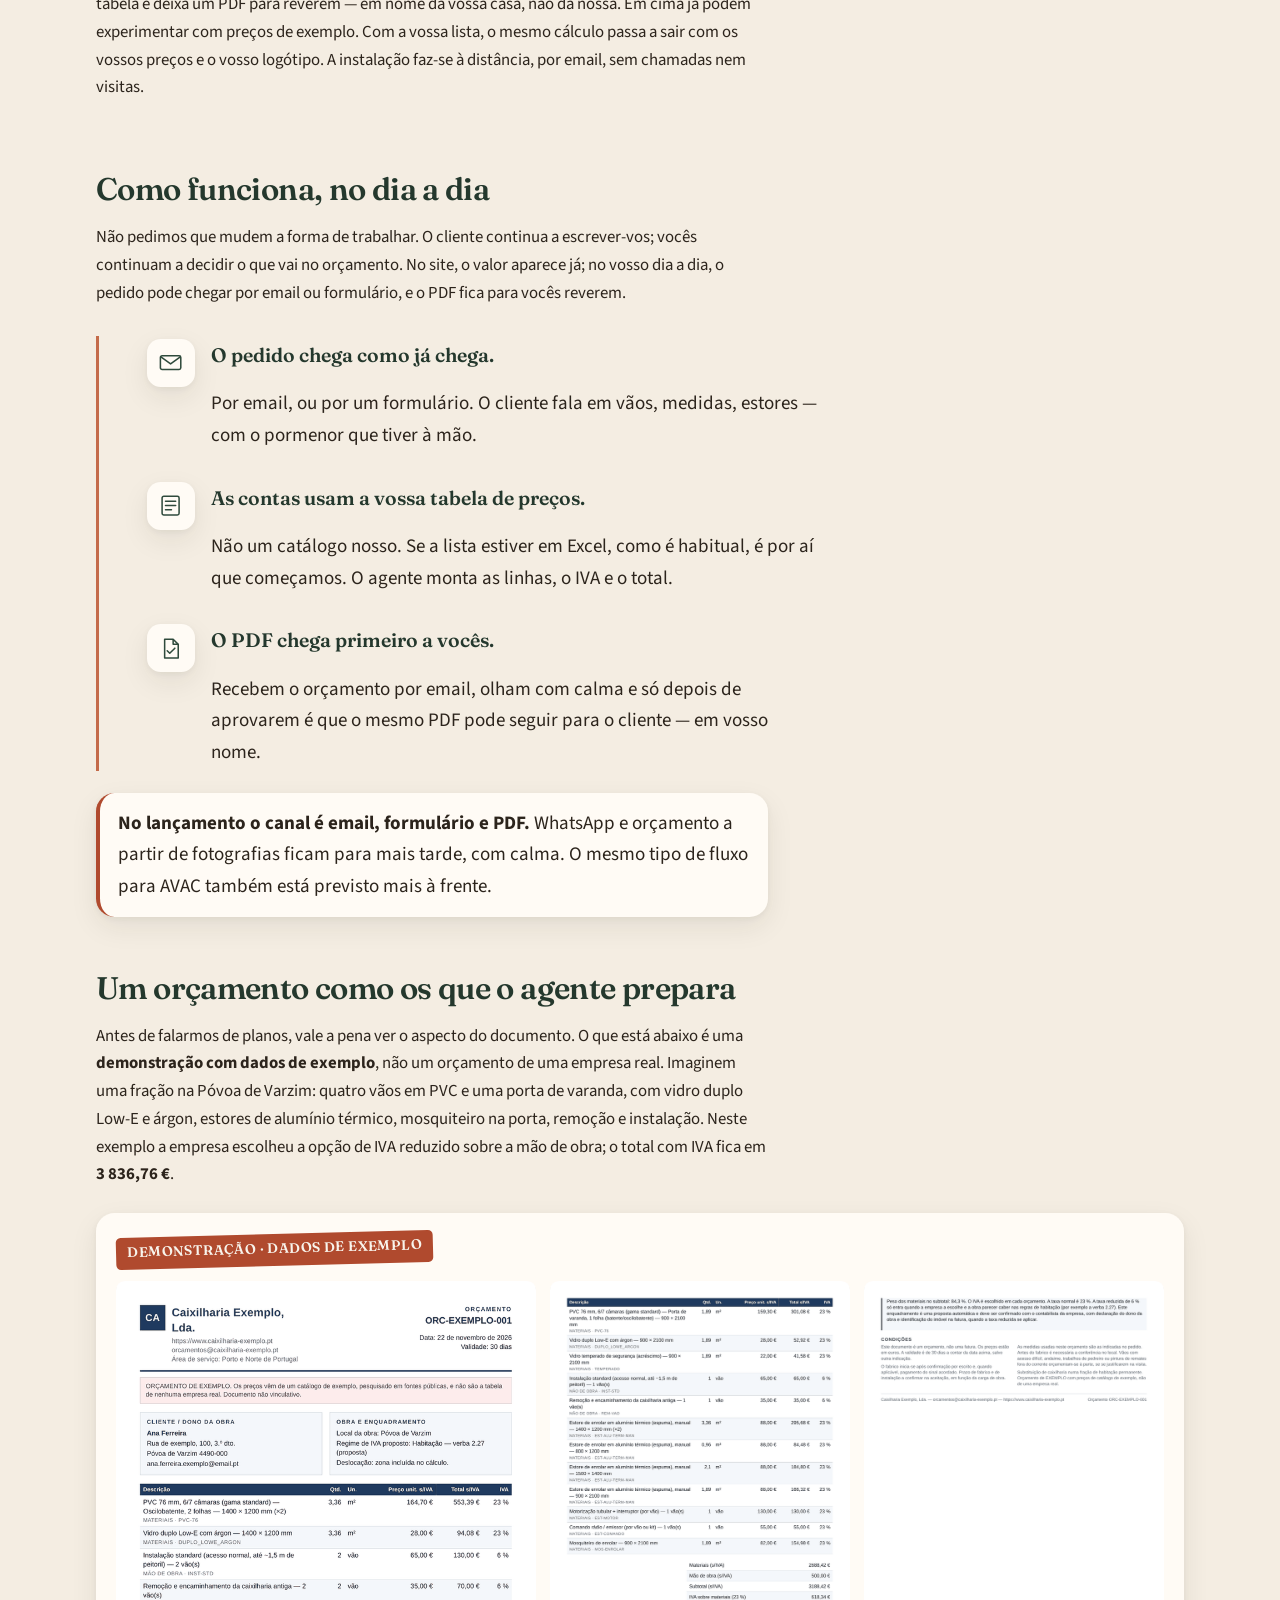
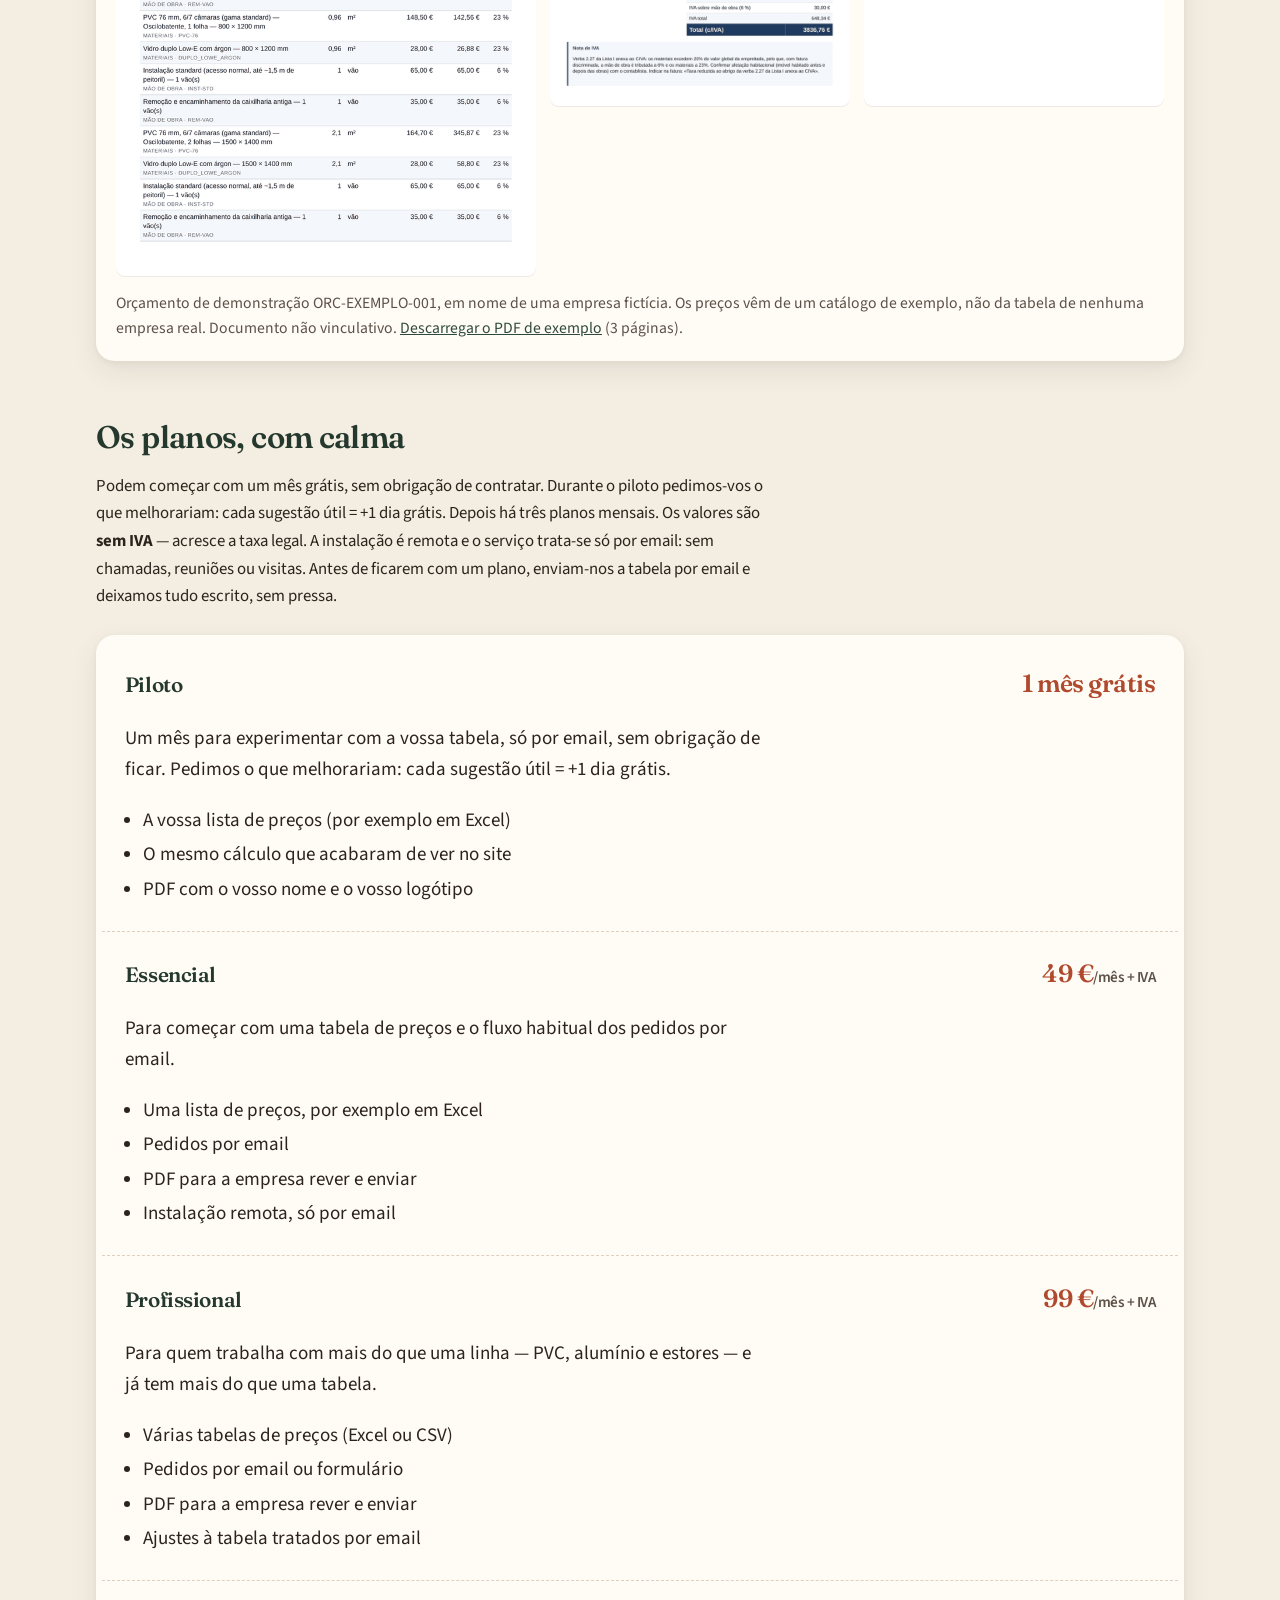
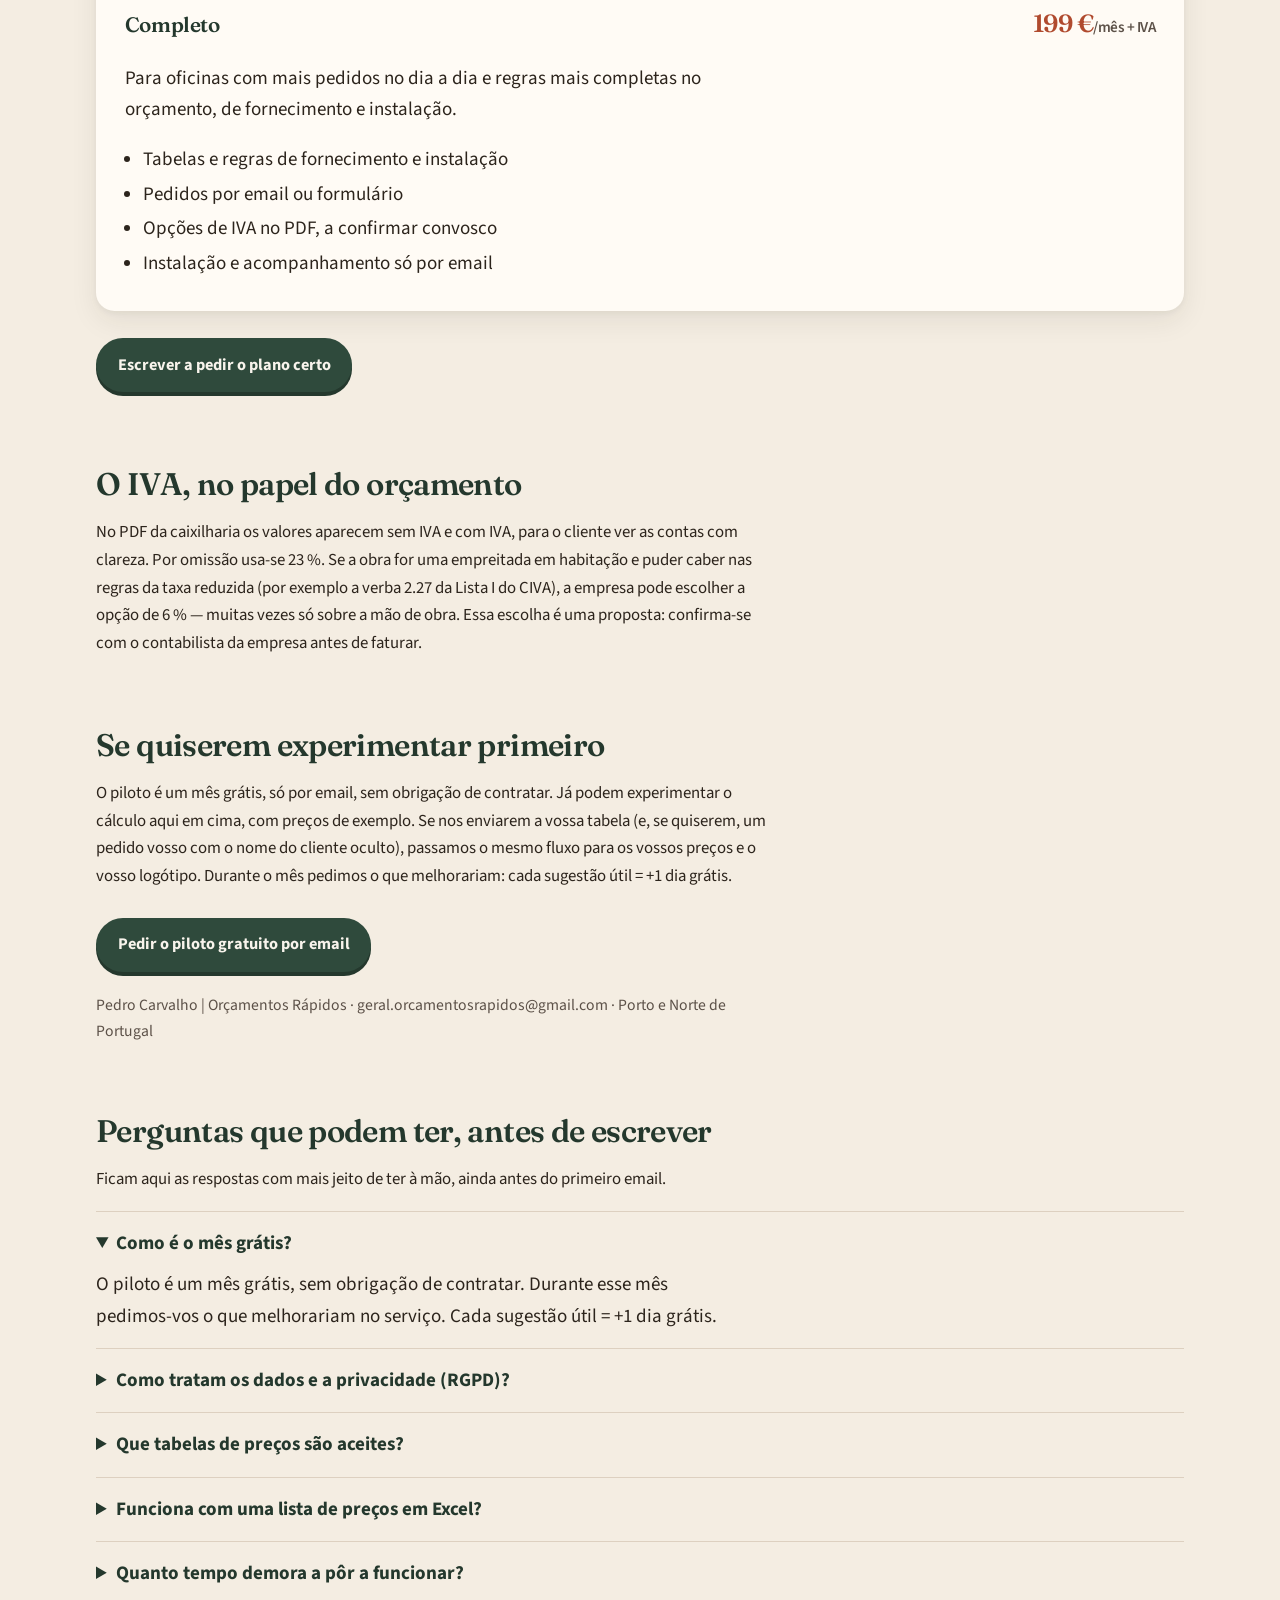
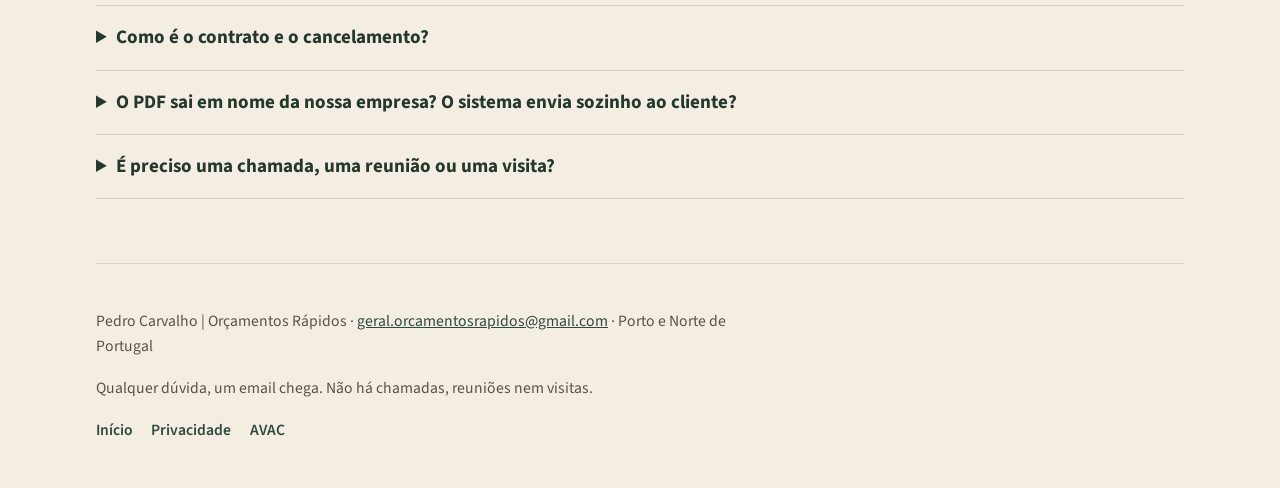
==== commit 5d01e4f7: "Offer a one-month free trial, with an extra day for useful suggestions. Replace the two-week pilot w" ====
--- a/index.html
+++ b/index.html
@@ -4,7 +4,7 @@
   <meta charset="utf-8">
   <meta name="viewport" content="width=device-width, initial-scale=1">
   <title>Faça um orçamento de caixilharia em 30 segundos | Orçamentos Rápidos</title>
-  <meta name="description" content="Experimente no site um orçamento de caixilharia em 30 segundos, com preços de exemplo. Piloto de 2 semanas grátis; planos de 49 a 199 €/mês + IVA.">
+  <meta name="description" content="Experimente no site um orçamento de caixilharia em 30 segundos, com preços de exemplo. Um mês grátis; planos de 49 a 199 €/mês + IVA.">
   <link rel="canonical" href="https://orcamentosrapidos.pt/">
   <link rel="preload" href="fonts/source-sans-3-latin.woff2" as="font" type="font/woff2" crossorigin>
   <link rel="preload" href="fonts/fraunces-latin.woff2" as="font" type="font/woff2" crossorigin>
@@ -12,7 +12,7 @@
   <meta name="theme-color" content="#F4EDE2">
   <meta property="og:site_name" content="Orçamentos Rápidos">
   <meta property="og:title" content="Faça um orçamento de caixilharia em 30 segundos">
-  <meta property="og:description" content="Experimente no site um orçamento de caixilharia em 30 segundos, com preços de exemplo. Piloto de 2 semanas grátis; planos de 49 a 199 €/mês + IVA.">
+  <meta property="og:description" content="Experimente no site um orçamento de caixilharia em 30 segundos, com preços de exemplo. Um mês grátis; planos de 49 a 199 €/mês + IVA.">
   <meta property="og:url" content="https://orcamentosrapidos.pt/">
   <meta property="og:type" content="website">
   <meta property="og:locale" content="pt_PT">
@@ -20,7 +20,7 @@
   <meta property="og:image:alt" content="Primeira página de um orçamento de exemplo em PDF, com dados de demonstração.">
   <meta name="twitter:card" content="summary_large_image">
   <meta name="twitter:title" content="Faça um orçamento de caixilharia em 30 segundos">
-  <meta name="twitter:description" content="Experimente no site um orçamento de caixilharia em 30 segundos, com preços de exemplo. Piloto de 2 semanas grátis; planos de 49 a 199 €/mês + IVA.">
+  <meta name="twitter:description" content="Experimente no site um orçamento de caixilharia em 30 segundos, com preços de exemplo. Um mês grátis; planos de 49 a 199 €/mês + IVA.">
   <meta name="twitter:image" content="https://orcamentosrapidos.pt/orcamento-exemplo-1.png">
   <script type="application/ld+json">
   {
@@ -60,7 +60,7 @@
           "highPrice": "199.00",
           "offerCount": 4,
           "valueAddedTaxIncluded": false,
-          "description": "Piloto gratuito de 2 semanas. Depois, três planos mensais de 49 a 199 €/mês. Acresce IVA à taxa legal.",
+          "description": "Um mês grátis para começar. Durante o piloto pedimos o que melhorariam: cada sugestão útil = +1 dia grátis. Depois, três planos mensais de 49 a 199 €/mês. Acresce IVA à taxa legal.",
           "offers": [
             {
               "@type": "Offer",
@@ -68,7 +68,7 @@
               "price": "0.00",
               "priceCurrency": "EUR",
               "valueAddedTaxIncluded": false,
-              "description": "Piloto gratuito de 2 semanas, sem obrigação de contratar."
+              "description": "Um mês grátis, sem obrigação de contratar. Durante o piloto pedimos o que melhorariam: cada sugestão útil = +1 dia grátis."
             },
             {
               "@type": "Offer",
@@ -101,6 +101,11 @@
         "@type": "FAQPage",
         "@id": "https://orcamentosrapidos.pt/#perguntas",
         "mainEntity": [
+          {
+            "@type": "Question",
+            "name": "Como é o mês grátis?",
+            "acceptedAnswer": { "@type": "Answer", "text": "O piloto é um mês grátis, sem obrigação de contratar. Durante esse mês pedimos-vos o que melhorariam no serviço. Cada sugestão útil = +1 dia grátis." }
+          },
           {
             "@type": "Question",
             "name": "Como tratam os dados e a privacidade (RGPD)?",
@@ -311,14 +316,14 @@
 
     <section class="seccao" aria-labelledby="preco">
       <h2 id="preco">Os planos, com calma</h2>
-      <p class="historia">Podem começar com um piloto gratuito de duas semanas, sem obrigação de contratar. Depois há três planos mensais. Os valores são <strong>sem IVA</strong> — acresce a taxa legal. A instalação é remota e o serviço trata-se só por email: sem chamadas, reuniões ou visitas. Antes de ficarem com um plano, enviam-nos a tabela por email e deixamos tudo escrito, sem pressa.</p>
+      <p class="historia">Podem começar com um mês grátis, sem obrigação de contratar. Durante o piloto pedimos-vos o que melhorariam: cada sugestão útil = +1 dia grátis. Depois há três planos mensais. Os valores são <strong>sem IVA</strong> — acresce a taxa legal. A instalação é remota e o serviço trata-se só por email: sem chamadas, reuniões ou visitas. Antes de ficarem com um plano, enviam-nos a tabela por email e deixamos tudo escrito, sem pressa.</p>
       <div class="quadro">
         <article class="plano">
           <div class="plano-topo">
             <h3>Piloto</h3>
-            <p class="valor">Grátis<span class="periodo"> · 2 semanas</span></p>
+            <p class="valor">1 mês grátis</p>
           </div>
-          <p>Duas semanas para experimentar com a vossa tabela, só por email, sem obrigação de ficar.</p>
+          <p>Um mês para experimentar com a vossa tabela, só por email, sem obrigação de ficar. Pedimos o que melhorariam: cada sugestão útil = +1 dia grátis.</p>
           <ul>
             <li>A vossa lista de preços (por exemplo em Excel)</li>
             <li>O mesmo cálculo que acabaram de ver no site</li>
@@ -377,7 +382,7 @@
 
     <section class="seccao piloto" aria-labelledby="piloto">
       <h2 id="piloto">Se quiserem experimentar primeiro</h2>
-      <p class="historia">O piloto é gratuito durante duas semanas, só por email, sem obrigação de contratar. Já podem experimentar o cálculo aqui em cima, com preços de exemplo. Se nos enviarem a vossa tabela (e, se quiserem, um pedido vosso com o nome do cliente oculto), passamos o mesmo fluxo para os vossos preços e o vosso logótipo.</p>
+      <p class="historia">O piloto é um mês grátis, só por email, sem obrigação de contratar. Já podem experimentar o cálculo aqui em cima, com preços de exemplo. Se nos enviarem a vossa tabela (e, se quiserem, um pedido vosso com o nome do cliente oculto), passamos o mesmo fluxo para os vossos preços e o vosso logótipo. Durante o mês pedimos o que melhorariam: cada sugestão útil = +1 dia grátis.</p>
       <p><a class="cta" href="mailto:geral.orcamentosrapidos@gmail.com?subject=Piloto%20gratuito%20de%20or%C3%A7amentos%20de%20caixilharia">Pedir o piloto gratuito por email</a></p>
       <p class="nota">Pedro Carvalho | Orçamentos Rápidos · geral.orcamentosrapidos@gmail.com · Porto e Norte de Portugal</p>
     </section>
@@ -386,6 +391,10 @@
       <h2 id="perguntas">Perguntas que podem ter, antes de escrever</h2>
       <p class="historia">Ficam aqui as respostas com mais jeito de ter à mão, ainda antes do primeiro email.</p>
       <details open>
+        <summary>Como é o mês grátis?</summary>
+        <p>O piloto é um mês grátis, sem obrigação de contratar. Durante esse mês pedimos-vos o que melhorariam no serviço. Cada sugestão útil = +1 dia grátis.</p>
+      </details>
+      <details>
         <summary>Como tratam os dados e a privacidade (RGPD)?</summary>
         <p>Tratamos só os dados necessários para responder ao email, instalar o serviço e calcular os orçamentos — tipicamente o nome e o email da empresa, a tabela de preços que nos enviam e o conteúdo dos pedidos. Não vendemos dados. Os direitos de acesso, retificação ou apagamento exercem-se por email, para <a href="mailto:geral.orcamentosrapidos@gmail.com">geral.orcamentosrapidos@gmail.com</a>. Os pormenores estão na <a href="privacidade.html">política de privacidade</a>.</p>
       </details>
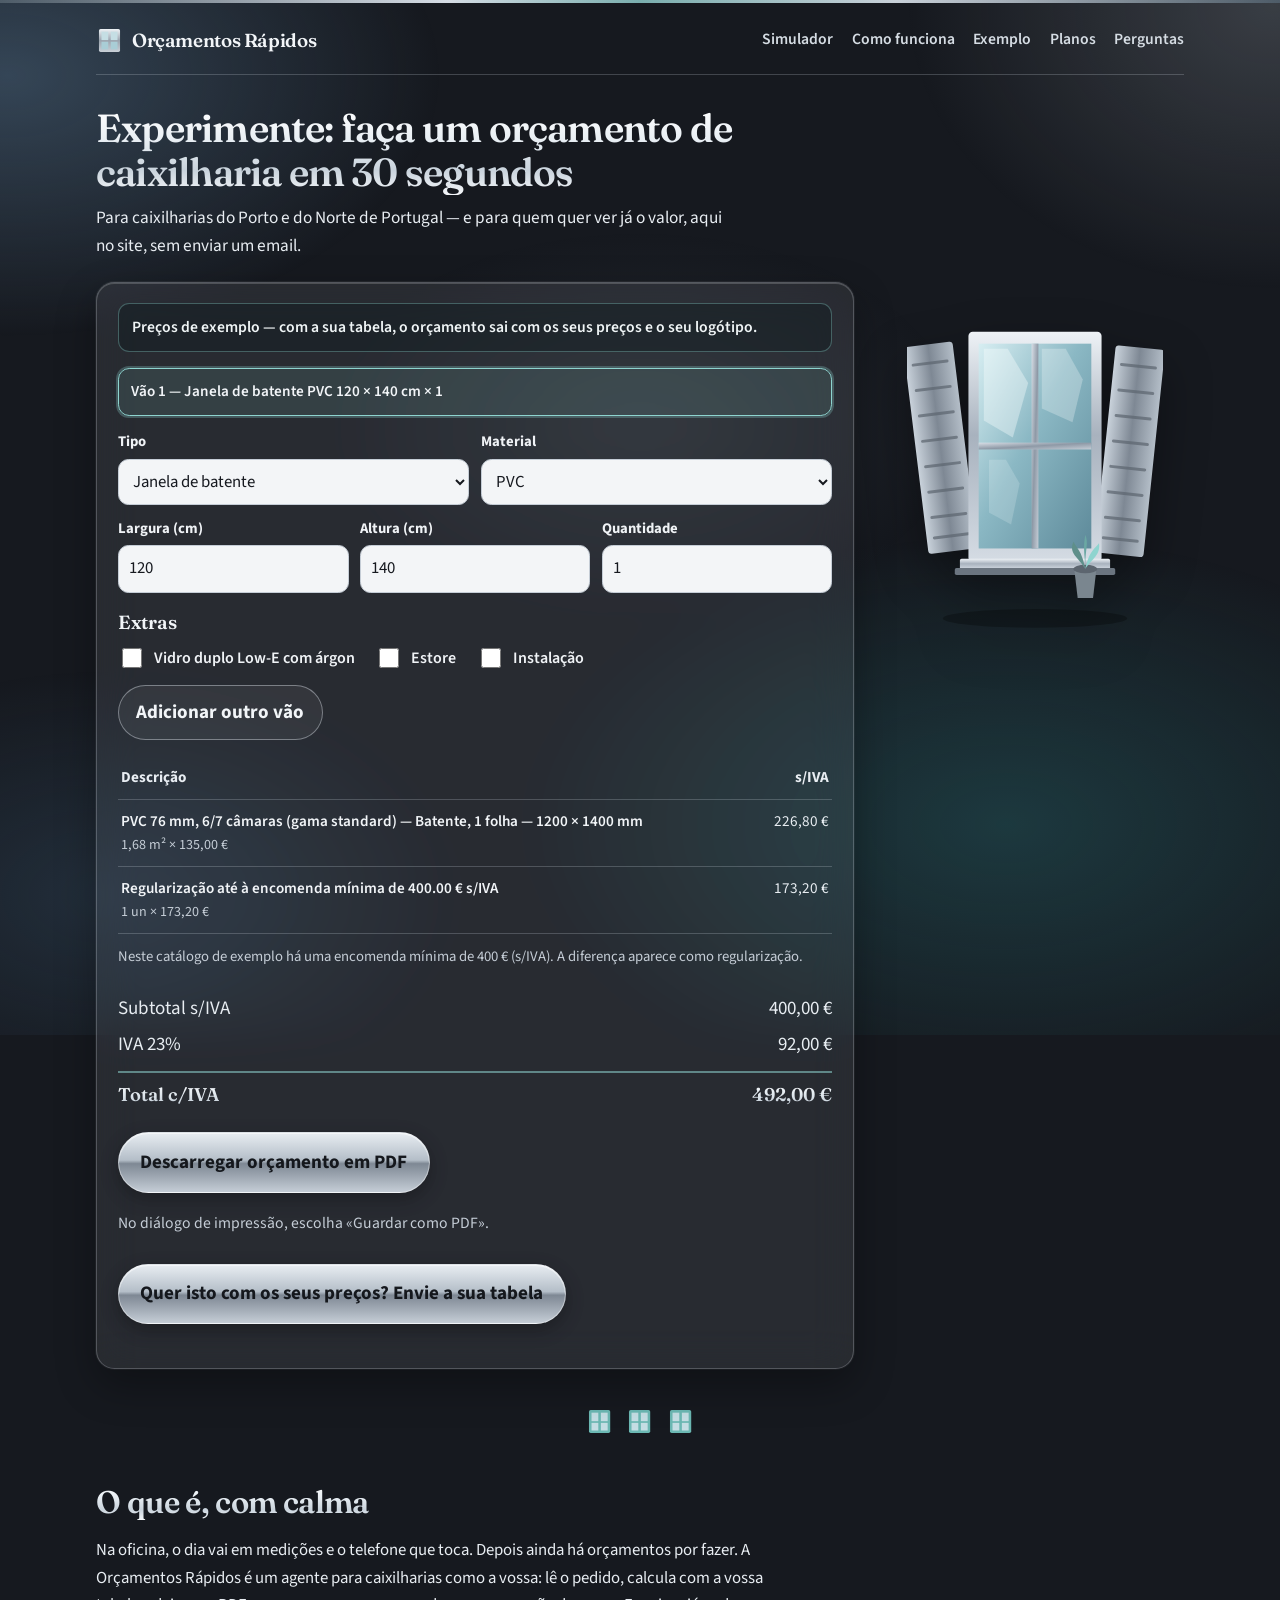
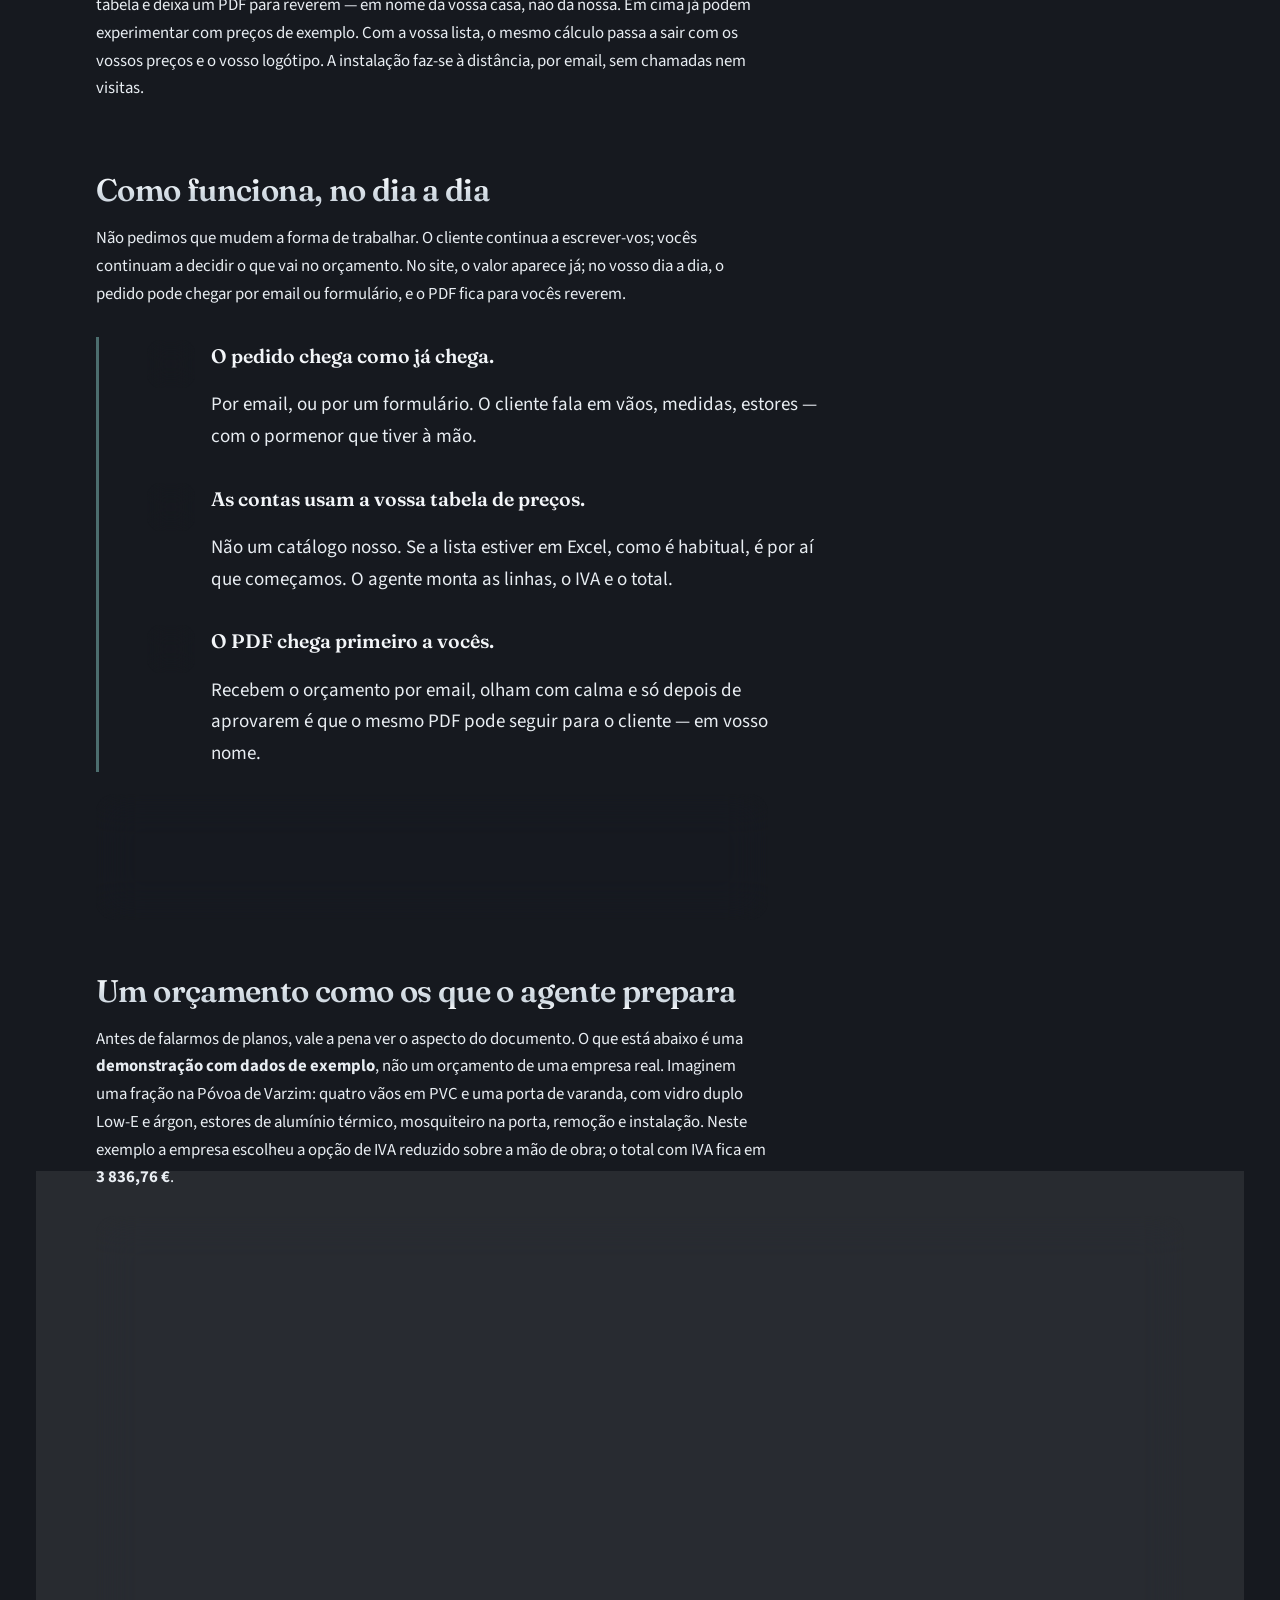
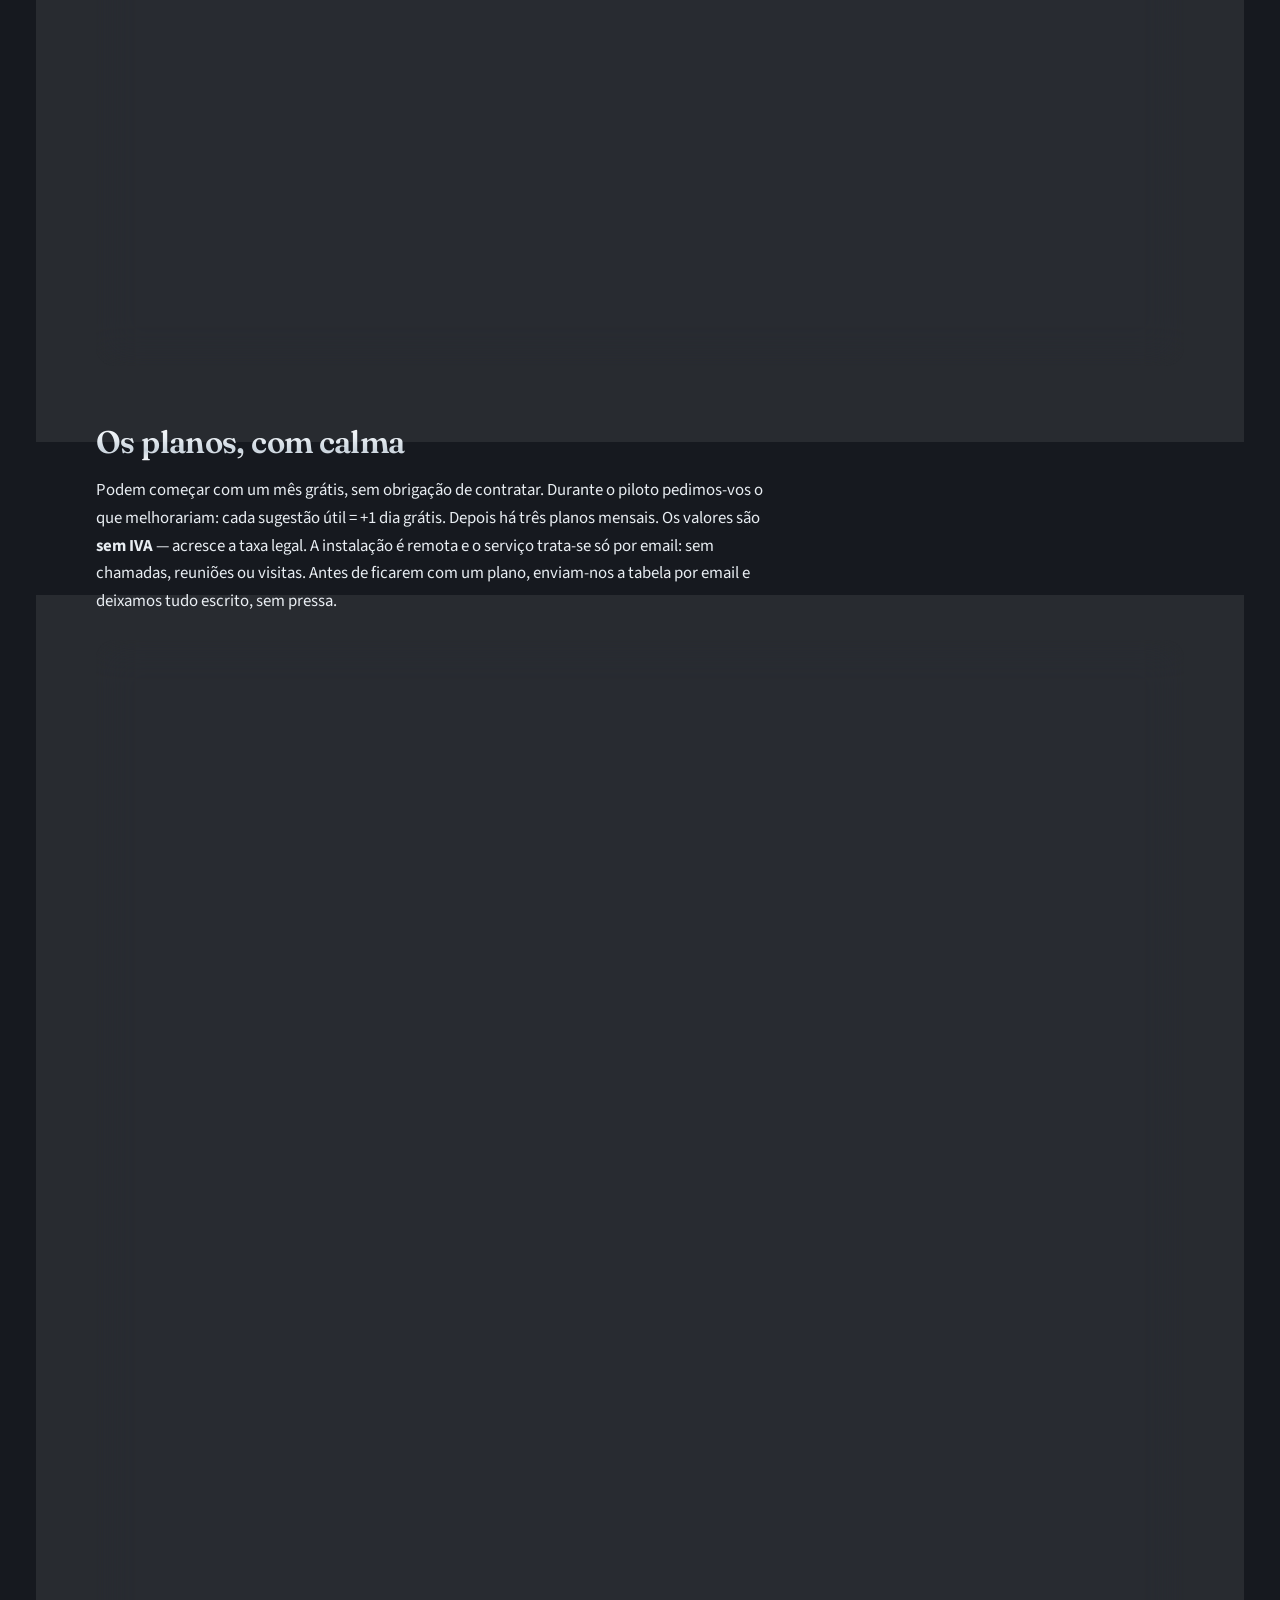
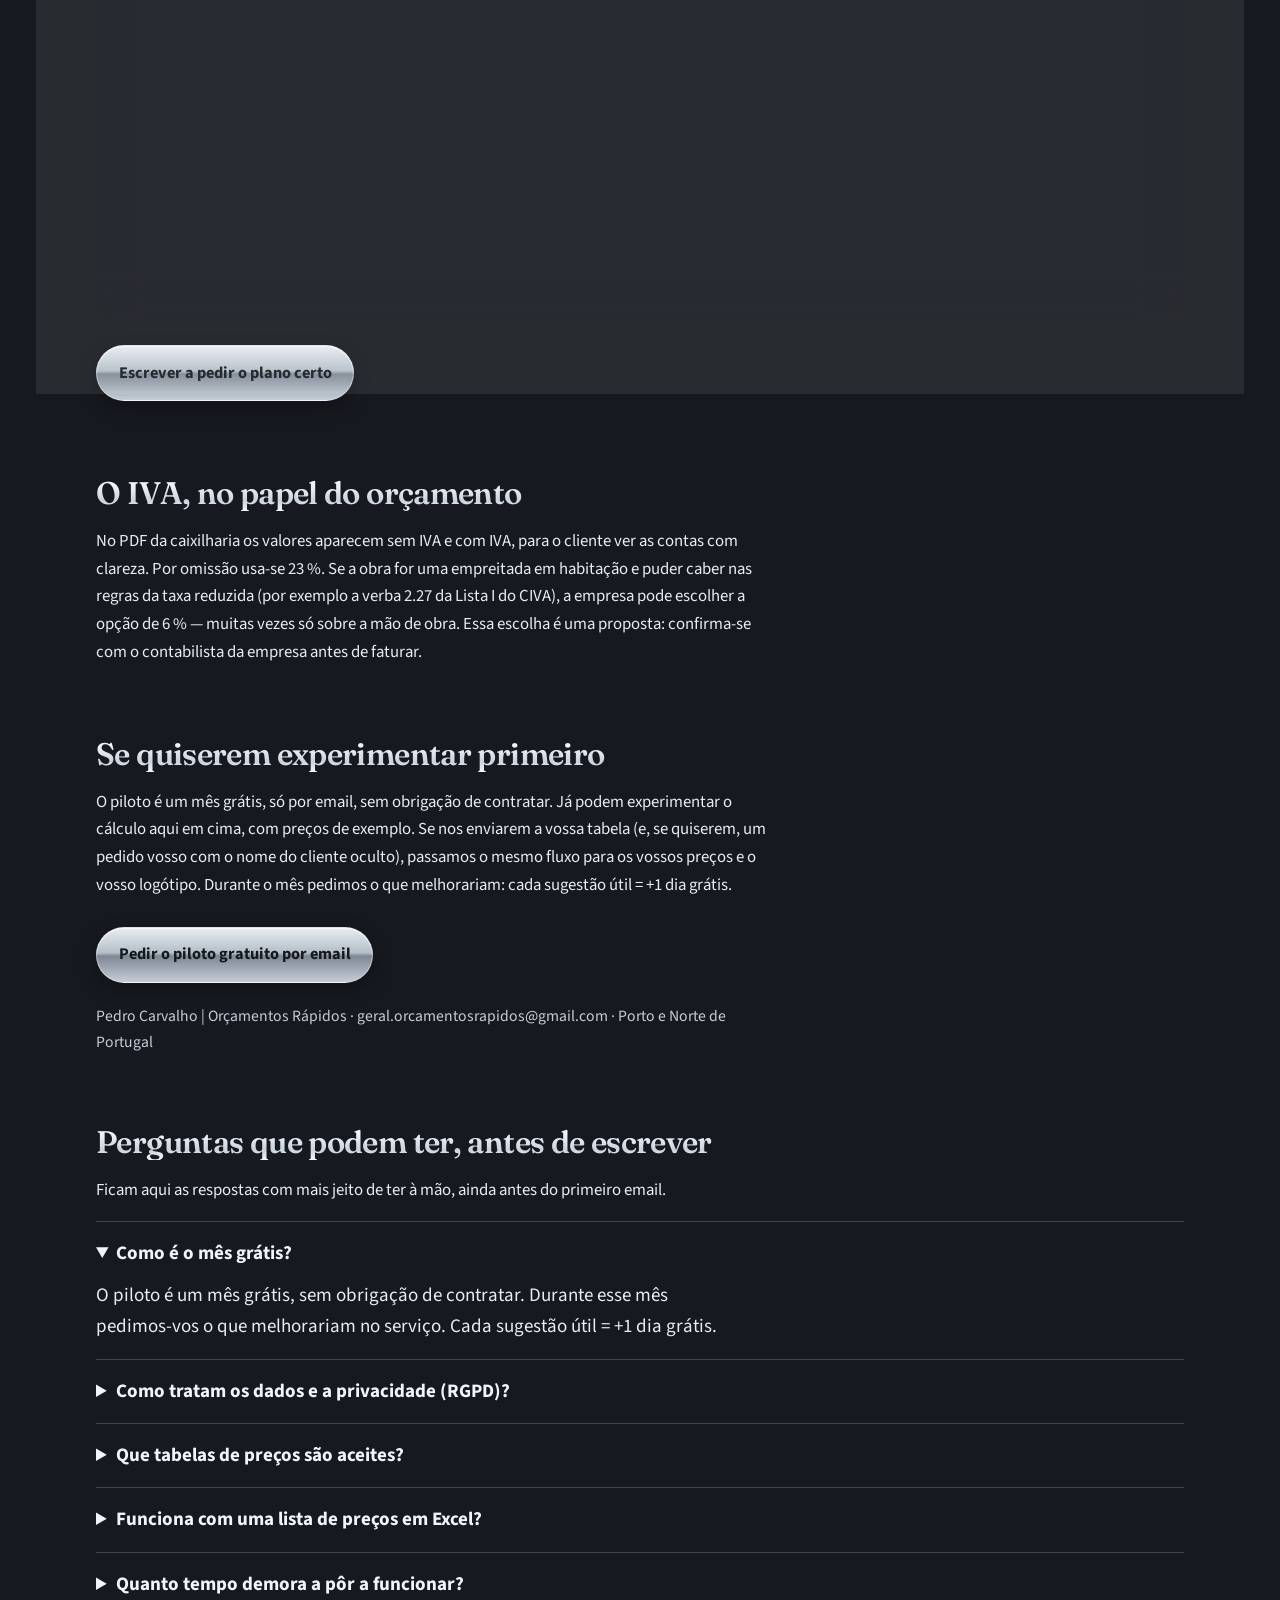
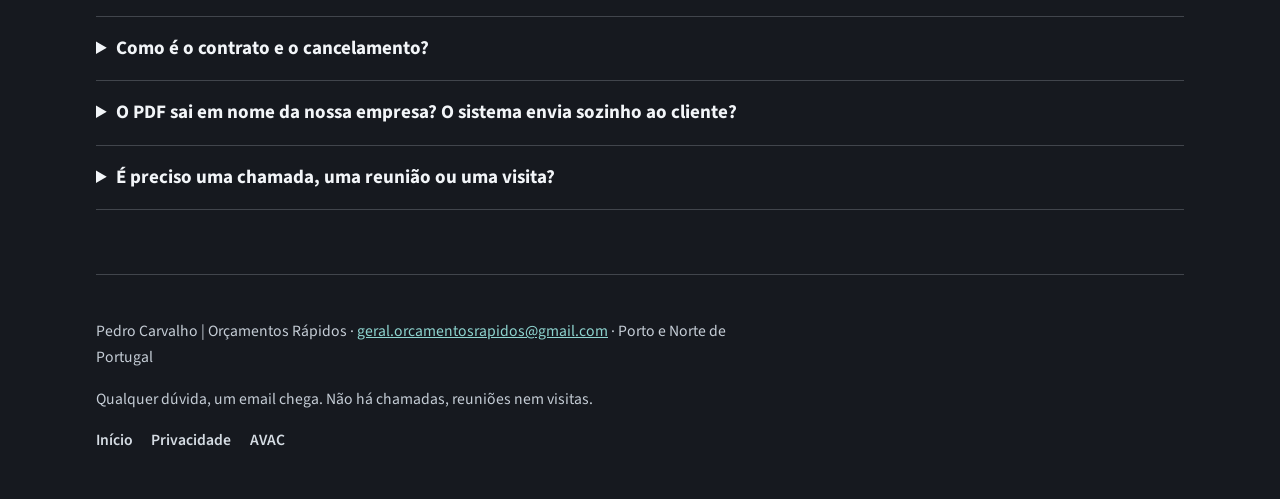
==== commit 42f20f20: "Replace the beige look with a dark metallic glass theme. Use a graphite background with slow steel, " ====
--- a/index.html
+++ b/index.html
@@ -9,7 +9,7 @@
   <link rel="preload" href="fonts/source-sans-3-latin.woff2" as="font" type="font/woff2" crossorigin>
   <link rel="preload" href="fonts/fraunces-latin.woff2" as="font" type="font/woff2" crossorigin>
   <link rel="stylesheet" href="styles.css">
-  <meta name="theme-color" content="#F4EDE2">
+  <meta name="theme-color" content="#16191F">
   <meta property="og:site_name" content="Orçamentos Rápidos">
   <meta property="og:title" content="Faça um orçamento de caixilharia em 30 segundos">
   <meta property="og:description" content="Experimente no site um orçamento de caixilharia em 30 segundos, com preços de exemplo. Um mês grátis; planos de 49 a 199 €/mês + IVA.">
@@ -220,44 +220,65 @@
         </div>
         <div class="ilustracao">
         <svg viewBox="0 0 300 390" xmlns="http://www.w3.org/2000/svg" role="img" aria-labelledby="ilust-titulo">
-          <title id="ilust-titulo">Desenho de uma janela de duas folhas, com estores laterais e um vaso no peitoril</title>
-          <ellipse cx="150" cy="372" rx="108" ry="11" fill="#2C241C" opacity="0.1"/>
+          <title id="ilust-titulo">Desenho de uma janela de alumínio de duas folhas, com estores laterais e reflexo no vidro</title>
+          <defs>
+            <linearGradient id="alu-frame" x1="0" y1="0" x2="0" y2="1">
+              <stop offset="0" stop-color="#EEF2F6"/>
+              <stop offset="0.45" stop-color="#A8B2BE"/>
+              <stop offset="1" stop-color="#D5DCE4"/>
+            </linearGradient>
+            <linearGradient id="alu-side" x1="0" y1="0" x2="1" y2="1">
+              <stop offset="0" stop-color="#D8DEE6"/>
+              <stop offset="0.5" stop-color="#8E99A6"/>
+              <stop offset="1" stop-color="#C5CDD6"/>
+            </linearGradient>
+            <linearGradient id="glass-pane" x1="0" y1="0" x2="1" y2="1">
+              <stop offset="0" stop-color="#D7EEF2"/>
+              <stop offset="0.45" stop-color="#8BB8C4"/>
+              <stop offset="1" stop-color="#5E8A9A"/>
+            </linearGradient>
+            <linearGradient id="shutter" x1="0" y1="0" x2="1" y2="0">
+              <stop offset="0" stop-color="#C9D2DB"/>
+              <stop offset="0.5" stop-color="#7E8894"/>
+              <stop offset="1" stop-color="#B4BEC8"/>
+            </linearGradient>
+          </defs>
+          <ellipse cx="150" cy="372" rx="108" ry="11" fill="#000" opacity="0.28"/>
           <g transform="translate(10,50) rotate(-7 29 120)">
-            <rect x="0" y="0" width="58" height="244" rx="4" fill="#B04A2E"/>
-            <g stroke="#8F3C25" stroke-width="3.5" stroke-linecap="round">
+            <rect x="0" y="0" width="58" height="244" rx="4" fill="url(#shutter)"/>
+            <g stroke="#5C656F" stroke-width="3.5" stroke-linecap="round" opacity="0.7">
               <path d="M9 22h40M9 52h40M9 82h40M9 112h40M9 142h40M9 172h40M9 202h40M9 226h40"/>
             </g>
           </g>
           <g transform="translate(232,54) rotate(6 29 120)">
-            <rect x="0" y="0" width="58" height="244" rx="4" fill="#B04A2E"/>
-            <g stroke="#8F3C25" stroke-width="3.5" stroke-linecap="round">
+            <rect x="0" y="0" width="58" height="244" rx="4" fill="url(#shutter)"/>
+            <g stroke="#5C656F" stroke-width="3.5" stroke-linecap="round" opacity="0.7">
               <path d="M9 22h40M9 52h40M9 82h40M9 112h40M9 142h40M9 172h40M9 202h40M9 226h40"/>
             </g>
           </g>
-          <rect x="72" y="36" width="156" height="270" rx="5" fill="#2F4A3C"/>
-          <rect x="84" y="50" width="132" height="240" fill="#E7EEE8"/>
-          <rect x="146" y="50" width="8" height="240" fill="#2F4A3C"/>
-          <rect x="84" y="166" width="132" height="8" fill="#2F4A3C"/>
-          <rect x="90" y="56" width="52" height="104" rx="1" fill="#F4F8F4" opacity="0.7"/>
-          <rect x="158" y="56" width="52" height="104" rx="1" fill="#F4F8F4" opacity="0.7"/>
-          <rect x="90" y="180" width="52" height="104" rx="1" fill="#F4F8F4" opacity="0.45"/>
-          <rect x="158" y="180" width="52" height="104" rx="1" fill="#F4F8F4" opacity="0.45"/>
-          <rect x="62" y="302" width="176" height="13" rx="2" fill="#2F4A3C"/>
-          <rect x="56" y="313" width="188" height="8" rx="2" fill="#24382D"/>
-          <path d="M196 314l4 34h18l4-34z" fill="#B04A2E"/>
-          <ellipse cx="209" cy="314" rx="14" ry="5" fill="#8F3C25"/>
-          <path d="M209 314c-8-14-20-18-14-32 6 10 10 12 14 32z" fill="#2F4A3C"/>
-          <path d="M209 314c8-12 18-16 16-30-8 9-12 12-16 30z" fill="#3D5A45"/>
-          <path d="M209 308c0-16 4-24 0-34-2 10-2 18 0 34z" fill="#2F4A3C"/>
+          <rect x="72" y="36" width="156" height="270" rx="5" fill="url(#alu-frame)"/>
+          <rect x="84" y="50" width="132" height="240" fill="url(#glass-pane)"/>
+          <rect x="146" y="50" width="8" height="240" fill="url(#alu-side)"/>
+          <rect x="84" y="166" width="132" height="8" fill="url(#alu-side)"/>
+          <path d="M90 56l28 0 24 40-18 64-34-20z" fill="#F7FBFC" opacity="0.38"/>
+          <path d="M158 56l28 0 20 36-12 50-36-16z" fill="#F7FBFC" opacity="0.28"/>
+          <path d="M96 186l20 0 16 28-10 48-26-14z" fill="#F7FBFC" opacity="0.18"/>
+          <rect x="62" y="302" width="176" height="13" rx="2" fill="url(#alu-frame)"/>
+          <rect x="56" y="313" width="188" height="8" rx="2" fill="#6B7580"/>
+          <path d="M196 314l4 34h18l4-34z" fill="#7A868F"/>
+          <ellipse cx="209" cy="314" rx="14" ry="5" fill="#5C656F"/>
+          <path d="M209 314c-8-14-20-18-14-32 6 10 10 12 14 32z" fill="#5F8F8A"/>
+          <path d="M209 314c8-12 18-16 16-30-8 9-12 12-16 30z" fill="#8ED4CF"/>
+          <path d="M209 308c0-16 4-24 0-34-2 10-2 18 0 34z" fill="#6BA8A3"/>
         </svg>
       </div>
       </div>
     </section>
 
     <div class="divisor" aria-hidden="true">
-      <svg viewBox="0 0 32 32"><rect x="3.5" y="2.5" width="25" height="27" rx="2" fill="currentColor"/><rect x="6.5" y="5.5" width="8" height="10" fill="#F4EDE2"/><rect x="17.5" y="5.5" width="8" height="10" fill="#F4EDE2"/><rect x="6.5" y="17.5" width="8" height="9" fill="#F4EDE2"/><rect x="17.5" y="17.5" width="8" height="9" fill="#F4EDE2"/></svg>
-      <svg viewBox="0 0 32 32"><rect x="3.5" y="2.5" width="25" height="27" rx="2" fill="currentColor"/><rect x="6.5" y="5.5" width="8" height="10" fill="#F4EDE2"/><rect x="17.5" y="5.5" width="8" height="10" fill="#F4EDE2"/><rect x="6.5" y="17.5" width="8" height="9" fill="#F4EDE2"/><rect x="17.5" y="17.5" width="8" height="9" fill="#F4EDE2"/></svg>
-      <svg viewBox="0 0 32 32"><rect x="3.5" y="2.5" width="25" height="27" rx="2" fill="currentColor"/><rect x="6.5" y="5.5" width="8" height="10" fill="#F4EDE2"/><rect x="17.5" y="5.5" width="8" height="10" fill="#F4EDE2"/><rect x="6.5" y="17.5" width="8" height="9" fill="#F4EDE2"/><rect x="17.5" y="17.5" width="8" height="9" fill="#F4EDE2"/></svg>
+      <svg viewBox="0 0 32 32"><rect x="3.5" y="2.5" width="25" height="27" rx="2" fill="currentColor"/><rect x="6.5" y="5.5" width="8" height="10" fill="#C5DEE4"/><rect x="17.5" y="5.5" width="8" height="10" fill="#C5DEE4"/><rect x="6.5" y="17.5" width="8" height="9" fill="#C5DEE4"/><rect x="17.5" y="17.5" width="8" height="9" fill="#C5DEE4"/></svg>
+      <svg viewBox="0 0 32 32"><rect x="3.5" y="2.5" width="25" height="27" rx="2" fill="currentColor"/><rect x="6.5" y="5.5" width="8" height="10" fill="#C5DEE4"/><rect x="17.5" y="5.5" width="8" height="10" fill="#C5DEE4"/><rect x="6.5" y="17.5" width="8" height="9" fill="#C5DEE4"/><rect x="17.5" y="17.5" width="8" height="9" fill="#C5DEE4"/></svg>
+      <svg viewBox="0 0 32 32"><rect x="3.5" y="2.5" width="25" height="27" rx="2" fill="currentColor"/><rect x="6.5" y="5.5" width="8" height="10" fill="#C5DEE4"/><rect x="17.5" y="5.5" width="8" height="10" fill="#C5DEE4"/><rect x="6.5" y="17.5" width="8" height="9" fill="#C5DEE4"/><rect x="17.5" y="17.5" width="8" height="9" fill="#C5DEE4"/></svg>
     </div>
 
     <section class="seccao" aria-labelledby="o-que-e">
--- a/styles.css
+++ b/styles.css
@@ -21,52 +21,83 @@
 }
 
 :root {
-  --paper: #F4EDE2;
-  --paper-deep: #EBE2D3;
-  --card: #FFFBF5;
-  --ink: #2C241C;
-  --muted: #5C5148;
-  --line: #DDD0C0;
-  --green: #2F4A3C;
-  --green-dark: #24382D;
-  --terracotta: #B04A2E;
-  --terracotta-soft: #C46B4A;
-  --sage: #DCE6DC;
-  --glass: #E7EEE8;
-  --shadow: 0 10px 28px rgba(44, 36, 28, 0.08), 0 2px 6px rgba(44, 36, 28, 0.05);
+  --graphite: #16191F;
+  --ink: #E8EDF2;
+  --muted: #C5CDD6;
+  --line: rgba(220, 228, 236, 0.22);
+  --cyan: #8ED4CF;
+  --cyan-dim: #6BB8B3;
+  --input-bg: #F3F5F7;
+  --input-ink: #16191F;
+  --metal: linear-gradient(180deg, #FFFFFF 0%, #E8EEF3 38%, #C9D3DC 72%, #F5F7FA 100%);
+  --glass-bg: rgba(255, 255, 255, 0.08);
+  --glass-border: rgba(236, 242, 248, 0.22);
+  --glass-glow: 0 16px 40px rgba(0, 0, 0, 0.32), 0 0 0 1px rgba(255, 255, 255, 0.06), inset 0 1px 0 rgba(255, 255, 255, 0.18);
   --radius: 1.15rem;
   --font-display: "Fraunces", "Iowan Old Style", Palatino, Georgia, serif;
   --font-text: "Source Sans 3", "Segoe UI", "Helvetica Neue", Arial, sans-serif;
+  /* aliases used by leftover rules */
+  --card: var(--glass-bg);
+  --green: var(--cyan);
+  --green-dark: #F2F5F8;
+  --terracotta: var(--cyan);
+  --terracotta-soft: var(--cyan-dim);
+  --paper: rgba(255, 255, 255, 0.06);
+  --sage: rgba(142, 212, 207, 0.16);
+  --shadow: var(--glass-glow);
 }
 
 * { box-sizing: border-box; }
-html { scroll-behavior: smooth; }
+html { scroll-behavior: smooth; background: var(--graphite); }
 @media (prefers-reduced-motion: reduce) {
   html { scroll-behavior: auto; }
+  body::after { animation: none !important; }
 }
 
 body {
   margin: 0;
   font: 19px/1.65 var(--font-text);
   color: var(--ink);
-  background: var(--paper);
-}
-
+  background: var(--graphite);
+  min-height: 100%;
+}
+
+/* Thin metallic edge */
 body::before {
   content: "";
   display: block;
-  height: 8px;
+  height: 3px;
+  background: linear-gradient(90deg, #4E5C68 0%, #D5DCE4 35%, #7AAEAE 50%, #C8D0D8 70%, #4E5C68 100%);
+  position: relative;
+  z-index: 2;
+}
+
+/* Fluid metallic blobs */
+body::after {
+  content: "";
+  position: fixed;
+  inset: -15%;
+  z-index: 0;
+  pointer-events: none;
   background:
-    linear-gradient(to bottom,
-      var(--green) 0 4px,
-      var(--terracotta) 4px 6px,
-      var(--paper-deep) 6px 8px);
+    radial-gradient(ellipse 42% 36% at 12% 18%, rgba(96, 132, 164, 0.42), transparent 62%),
+    radial-gradient(ellipse 38% 42% at 88% 12%, rgba(198, 208, 218, 0.20), transparent 58%),
+    radial-gradient(ellipse 48% 40% at 72% 82%, rgba(46, 140, 146, 0.28), transparent 62%),
+    radial-gradient(ellipse 36% 32% at 18% 88%, rgba(70, 108, 140, 0.26), transparent 60%),
+    radial-gradient(ellipse 28% 24% at 50% 48%, rgba(160, 176, 190, 0.10), transparent 70%);
+  animation: fluir 32s ease-in-out infinite alternate;
+}
+@keyframes fluir {
+  from { transform: translate3d(0, 0, 0) scale(1); }
+  to { transform: translate3d(-3.5%, 2.5%, 0) scale(1.07); }
 }
 
 header, main, footer {
   width: min(68rem, calc(100% - 2.4rem));
   margin-left: auto;
   margin-right: auto;
+  position: relative;
+  z-index: 1;
 }
 
 header {
@@ -87,8 +118,9 @@
   font-weight: 600;
   font-size: 1.18rem;
   letter-spacing: -0.02em;
-  color: var(--green);
   text-decoration: none;
+  color: #F2F5F8;
+  -webkit-text-fill-color: #F2F5F8;
 }
 .logo::before {
   content: "";
@@ -96,23 +128,35 @@
   height: 1.7rem;
   flex-shrink: 0;
   background: url("marca.svg") no-repeat center / contain;
+  -webkit-text-fill-color: initial;
 }
 
 nav { display: flex; flex-wrap: wrap; gap: 0.45rem 1.15rem; }
 nav a {
-  color: var(--green);
+  color: #D5DCE3;
   text-decoration: none;
   font-size: 0.98rem;
   font-weight: 600;
 }
-nav a:hover, nav a:focus { color: var(--terracotta); text-decoration: underline; text-underline-offset: 0.18em; }
-
-h1, h2, h3 {
-  font-family: var(--font-display);
-  font-weight: 600;
-  color: var(--green-dark);
+nav a:hover, nav a:focus { color: var(--cyan); text-decoration: underline; text-underline-offset: 0.18em; }
+
+h1, h2 {
+  font-family: var(--font-display);
+  font-weight: 600;
   letter-spacing: -0.02em;
   line-height: 1.2;
+  background-image: var(--metal);
+  -webkit-background-clip: text;
+  background-clip: text;
+  color: #F2F5F8;
+  -webkit-text-fill-color: transparent;
+}
+h3 {
+  font-family: var(--font-display);
+  font-weight: 600;
+  letter-spacing: -0.02em;
+  line-height: 1.2;
+  color: #F2F5F8;
 }
 h1 { font-size: clamp(2.05rem, 5vw, 3.05rem); margin: 0 0 1.1rem; line-height: 1.12; }
 h2 { font-size: clamp(1.55rem, 3vw, 1.95rem); margin: 0 0 0.85rem; }
@@ -123,24 +167,25 @@
 .historia { font-size: 1.05rem; max-width: 42rem; }
 .muted, .nota { color: var(--muted); }
 .nota { font-size: 0.98rem; }
-a { color: var(--green); }
-a:hover, a:focus { color: var(--terracotta); }
+a { color: var(--cyan); }
+a:hover, a:focus { color: #B7EBE6; }
 
 .cta {
   display: inline-block;
   margin: 0.5rem 0 0.15rem;
   padding: 0.85rem 1.35rem;
-  background: var(--green);
-  color: #F8F4EC;
+  background: linear-gradient(180deg, #E8EDF2 0%, #B4BEC8 46%, #7E8894 52%, #C5CDD6 100%);
+  color: #15181D;
   text-decoration: none;
   font-weight: 700;
   font-size: 1.02rem;
   border-radius: 999px;
-  box-shadow: 0 4px 0 var(--green-dark);
+  border: 1px solid rgba(255, 255, 255, 0.4);
+  box-shadow: 0 6px 18px rgba(0, 0, 0, 0.28), inset 0 1px 0 rgba(255, 255, 255, 0.55);
 }
 .cta:hover, .cta:focus {
-  background: var(--green-dark);
-  color: #F8F4EC;
+  background: linear-gradient(180deg, #F4F7FA 0%, #C5CDD6 46%, #8E98A4 52%, #D5DCE3 100%);
+  color: #15181D;
 }
 
 .hero {
@@ -151,14 +196,8 @@
   align-items: center;
 }
 .hero-texto p { max-width: 38rem; }
-.ilustracao {
-  display: flex;
-  justify-content: center;
-}
-.ilustracao svg {
-  width: min(100%, 22rem);
-  height: auto;
-}
+.ilustracao { display: flex; justify-content: center; }
+.ilustracao svg { width: min(100%, 22rem); height: auto; filter: drop-shadow(0 18px 24px rgba(0, 0, 0, 0.35)); }
 
 .seccao { padding: 2.8rem 0 0.4rem; }
 .seccao h2 { max-width: 40rem; }
@@ -168,16 +207,15 @@
   justify-content: center;
   gap: 0.85rem;
   padding: 1.8rem 0 0.2rem;
-  color: var(--terracotta);
+  color: var(--cyan-dim);
 }
 .divisor svg { width: 1.7rem; height: 1.7rem; }
 
-/* Narrative steps, not three identical cards */
 .passos {
   list-style: none;
   margin: 1.8rem 0 1.4rem;
   padding: 0 0 0 0.2rem;
-  border-left: 3px solid var(--terracotta-soft);
+  border-left: 3px solid rgba(142, 212, 207, 0.45);
   display: grid;
   gap: 1.6rem;
 }
@@ -195,12 +233,15 @@
   width: 3rem;
   height: 3rem;
   border-radius: 0.85rem;
-  background: var(--card);
-  box-shadow: var(--shadow);
+  background: var(--glass-bg);
+  border: 1px solid var(--glass-border);
+  box-shadow: var(--glass-glow);
+  backdrop-filter: blur(16px);
+  -webkit-backdrop-filter: blur(16px);
   display: flex;
   align-items: center;
   justify-content: center;
-  color: var(--green);
+  color: var(--cyan);
 }
 .passos .icone svg { width: 1.7rem; height: 1.7rem; }
 .passos strong {
@@ -208,30 +249,27 @@
   font-family: var(--font-display);
   font-size: 1.22rem;
   font-weight: 600;
-  color: var(--green-dark);
+  color: #F2F5F8;
   margin-bottom: 0.2rem;
   grid-column: 2;
 }
-.passos p {
-  margin: 0;
-  grid-column: 2;
-  max-width: 38rem;
-}
-
+.passos p { margin: 0; grid-column: 2; max-width: 38rem; }
+
+.aviso, .preview, .quadro, .simulador {
+  background: var(--glass-bg);
+  border: 1px solid var(--glass-border);
+  border-radius: var(--radius);
+  box-shadow: var(--glass-glow);
+  backdrop-filter: blur(20px) saturate(1.15);
+  -webkit-backdrop-filter: blur(20px) saturate(1.15);
+}
 .aviso {
   max-width: 42rem;
   margin: 1.2rem 0 0;
   padding: 0.95rem 1.15rem;
-  background: var(--card);
-  border-radius: var(--radius);
-  box-shadow: var(--shadow);
-  border-left: 4px solid var(--terracotta);
-}
-
+  border-left: 4px solid var(--cyan-dim);
+}
 .preview {
-  background: var(--card);
-  border-radius: var(--radius);
-  box-shadow: var(--shadow);
   padding: 1.25rem 1.25rem 1.15rem;
   margin: 1.5rem 0 0.4rem;
 }
@@ -239,46 +277,31 @@
   display: inline-block;
   margin: 0 0 0.95rem;
   padding: 0.28rem 0.7rem;
-  background: var(--terracotta);
-  color: #F8F4EC;
+  background: linear-gradient(180deg, #3A4A56, #243038);
+  color: #E8EDF2;
   font-family: var(--font-display);
   font-weight: 600;
   font-size: 0.86rem;
   letter-spacing: 0.03em;
   text-transform: uppercase;
   border-radius: 0.3rem;
+  border: 1px solid rgba(255, 255, 255, 0.2);
   transform: rotate(-1.5deg);
 }
-.paginas {
-  display: grid;
-  grid-template-columns: 1fr;
-  gap: 0.85rem;
-}
+.paginas { display: grid; grid-template-columns: 1fr; gap: 0.85rem; }
 .paginas a { display: block; }
 .paginas img {
-  width: 100%;
-  height: auto;
+  width: 100%; height: auto;
   border-radius: 0.55rem;
   background: #fff;
   display: block;
-  box-shadow: 0 1px 0 rgba(44, 36, 28, 0.08);
+  box-shadow: 0 8px 20px rgba(0, 0, 0, 0.28);
 }
 figcaption { margin-top: 0.9rem; }
 
-/* Price board — one panel, not three twin cards */
-.quadro {
-  background: var(--card);
-  border-radius: var(--radius);
-  box-shadow: var(--shadow);
-  margin: 1.5rem 0 1.2rem;
-  padding: 0.4rem 0.4rem;
-}
-.plano {
-  padding: 1.35rem 1.4rem 1.4rem;
-}
-.plano + .plano {
-  border-top: 1px dashed var(--line);
-}
+.quadro { margin: 1.5rem 0 1.2rem; padding: 0.4rem 0.4rem; }
+.plano { padding: 1.35rem 1.4rem 1.4rem; }
+.plano + .plano { border-top: 1px dashed var(--line); }
 .plano-topo {
   display: flex;
   flex-wrap: wrap;
@@ -291,35 +314,29 @@
   font-family: var(--font-display);
   font-size: 1.55rem;
   font-weight: 600;
-  color: var(--terracotta);
   margin: 0;
   letter-spacing: -0.02em;
+  background-image: var(--metal);
+  -webkit-background-clip: text;
+  background-clip: text;
+  color: #F2F5F8;
+  -webkit-text-fill-color: transparent;
 }
 .plano .periodo {
   font-family: var(--font-text);
   font-size: 0.95rem;
   font-weight: 600;
   color: var(--muted);
-}
-.plano ul {
-  margin: 0.55rem 0 0;
-  padding: 0 0 0 1.15rem;
-}
+  -webkit-text-fill-color: var(--muted);
+}
+.plano ul { margin: 0.55rem 0 0; padding: 0 0 0 1.15rem; }
 .plano li { max-width: none; margin: 0.2rem 0; }
 
 .iva, .piloto { max-width: 42rem; }
 
-details {
-  border-bottom: 1px solid var(--line);
-  padding: 0.85rem 0;
-}
+details { border-bottom: 1px solid var(--line); padding: 0.85rem 0; }
 details:first-of-type { border-top: 1px solid var(--line); }
-details summary {
-  cursor: pointer;
-  font-weight: 700;
-  color: var(--green-dark);
-  padding: 0.15rem 0;
-}
+details summary { cursor: pointer; font-weight: 700; color: #F2F5F8; padding: 0.15rem 0; }
 details p { margin: 0.5rem 0 0.15rem; }
 
 footer {
@@ -344,37 +361,27 @@
 @media (max-width: 40rem) {
   body { font-size: 18px; }
   .hero { padding-top: 1.6rem; }
-  .cta { display: block; text-align: center; width: 100%; box-shadow: 0 3px 0 var(--green-dark); }
-  .passos li {
-    grid-template-columns: 2.6rem 1fr;
-    padding-left: 1.5rem;
-  }
+  .cta { display: block; text-align: center; width: 100%; }
+  .passos li { grid-template-columns: 2.6rem 1fr; padding-left: 1.5rem; }
   .ilustracao { order: -1; }
   .ilustracao svg { width: min(58%, 12.5rem); }
 }
 
 /* --- Simulador no hero (mobile first) --- */
-.hero-min {
-  display: block;
-  padding: 1.4rem 0 0.6rem;
-}
+.hero-min { display: block; padding: 1.4rem 0 0.6rem; }
 .hero-intro { max-width: 44rem; }
 .hero-intro h1 { font-size: clamp(1.7rem, 6vw, 2.45rem); margin-bottom: 0.55rem; }
 .para-quem { font-size: 1.08rem; margin: 0 0 1.3rem; max-width: 40rem; }
 .hero-corpo { display: block; }
 .hero-min .ilustracao { display: none; }
 
-.simulador {
-  background: var(--card);
-  border-radius: var(--radius);
-  box-shadow: var(--shadow);
-  padding: 1.1rem 1rem 1.25rem;
-}
+.simulador { padding: 1.1rem 1rem 1.25rem; }
 .aviso-exemplo {
   margin: 0 0 1rem;
   padding: 0.65rem 0.8rem;
-  background: #F6E4D8;
-  color: var(--green-dark);
+  background: rgba(16, 28, 32, 0.45);
+  color: #F0F5F6;
+  border: 1px solid rgba(142, 212, 207, 0.35);
   border-radius: 0.7rem;
   font-weight: 600;
   font-size: 0.98rem;
@@ -384,32 +391,21 @@
   margin: 0 0 0.8rem;
   padding: 0.6rem 0.8rem;
   background: #F8E4DE;
-  color: #7A2E1C;
+  color: #5C2418;
   border-radius: 0.6rem;
   font-weight: 600;
 }
-.lista-vaos {
-  list-style: none;
-  margin: 0 0 0.9rem;
-  padding: 0;
-  display: grid;
-  gap: 0.45rem;
-}
-.lista-vaos li {
-  display: flex;
-  gap: 0.4rem;
-  align-items: stretch;
-  max-width: none;
-}
+.lista-vaos { list-style: none; margin: 0 0 0.9rem; padding: 0; display: grid; gap: 0.45rem; }
+.lista-vaos li { display: flex; gap: 0.4rem; align-items: stretch; max-width: none; }
 .vao-escolha {
   flex: 1;
   text-align: left;
   font: inherit;
   font-size: 0.95rem;
   font-weight: 600;
-  color: var(--green-dark);
-  background: var(--paper);
-  border: 1px solid var(--line);
+  color: #F2F5F8;
+  background: rgba(255, 255, 255, 0.06);
+  border: 1px solid var(--glass-border);
   border-radius: 0.7rem;
   padding: 0.65rem 0.75rem;
   cursor: pointer;
@@ -417,15 +413,15 @@
 }
 .lista-vaos li.ativo .vao-escolha,
 .vao-escolha[aria-pressed="true"] {
-  border-color: var(--green);
-  box-shadow: 0 0 0 2px rgba(47, 74, 60, 0.18);
-  background: #fff;
+  border-color: var(--cyan);
+  box-shadow: 0 0 0 2px rgba(142, 212, 207, 0.28);
+  background: rgba(142, 212, 207, 0.12);
 }
 .vao-remover {
   font: inherit;
   font-size: 0.88rem;
   font-weight: 600;
-  color: var(--terracotta);
+  color: #D5DCE3;
   background: transparent;
   border: 1px solid var(--line);
   border-radius: 0.7rem;
@@ -446,7 +442,7 @@
   gap: 0.28rem;
   font-weight: 700;
   font-size: 0.92rem;
-  color: var(--green-dark);
+  color: #F0F3F6;
   max-width: none;
 }
 .form-vao .extras label {
@@ -461,32 +457,26 @@
   font: inherit;
   font-size: 1.05rem;
   font-weight: 400;
-  color: var(--ink);
+  color: var(--input-ink);
   width: 100%;
   min-height: 2.9rem;
   padding: 0.55rem 0.65rem;
-  border: 1px solid var(--line);
+  border: 1px solid #C5CDD6;
   border-radius: 0.65rem;
-  background: #fff;
+  background: var(--input-bg);
   appearance: auto;
 }
 .form-vao input[type="checkbox"] {
   width: 1.25rem;
   height: 1.25rem;
-  accent-color: var(--green);
+  accent-color: #2A6F6C;
   flex-shrink: 0;
 }
-.form-vao .extras {
-  border: 0;
-  margin: 0.9rem 0 0;
-  padding: 0;
-  display: grid;
-  gap: 0.55rem;
-}
+.form-vao .extras { border: 0; margin: 0.9rem 0 0; padding: 0; display: grid; gap: 0.55rem; }
 .form-vao legend {
   font-family: var(--font-display);
   font-weight: 600;
-  color: var(--green-dark);
+  color: #F2F5F8;
   padding: 0;
   margin: 0 0 0.4rem;
 }
@@ -494,17 +484,17 @@
 .btn-sec {
   font: inherit;
   font-weight: 700;
-  color: var(--green);
-  background: var(--paper);
-  border: 2px solid var(--green);
+  color: #F2F5F8;
+  background: rgba(255, 255, 255, 0.06);
+  border: 1px solid rgba(232, 238, 244, 0.4);
   border-radius: 999px;
   padding: 0.7rem 1.1rem;
   cursor: pointer;
   min-height: 2.8rem;
 }
-.btn-sec:hover, .btn-sec:focus { background: var(--sage); }
+.btn-sec:hover, .btn-sec:focus { background: rgba(142, 212, 207, 0.16); color: #F2F5F8; }
 .cta.btn-pdf, .cta.cta-tabela {
-  border: 0;
+  border: 1px solid rgba(255, 255, 255, 0.4);
   cursor: pointer;
   font: inherit;
   font-weight: 700;
@@ -513,11 +503,7 @@
   box-sizing: border-box;
 }
 .resultado { margin-top: 1rem; }
-.linhas-orc {
-  width: 100%;
-  border-collapse: collapse;
-  font-size: 0.95rem;
-}
+.linhas-orc { width: 100%; border-collapse: collapse; font-size: 0.95rem; }
 .linhas-orc th, .linhas-orc td {
   text-align: left;
   padding: 0.55rem 0.2rem;
@@ -525,28 +511,21 @@
   vertical-align: top;
 }
 .linhas-orc .col-preco, .linhas-orc th:last-child { text-align: right; white-space: nowrap; }
-.linhas-orc .desc { display: block; font-weight: 600; color: var(--green-dark); }
+.linhas-orc .desc { display: block; font-weight: 600; color: #F2F5F8; }
 .linhas-orc .qty { display: block; color: var(--muted); font-size: 0.88rem; }
 .nota-min { font-size: 0.92rem; color: var(--muted); margin: 0.7rem 0 0; max-width: none; }
-.totais {
-  margin: 0.8rem 0 0;
-  padding: 0.7rem 0 0;
-  display: grid;
-  gap: 0.3rem;
-}
-.totais div {
-  display: flex;
-  justify-content: space-between;
-  gap: 1rem;
-  margin: 0;
-  max-width: none;
-}
+.totais { margin: 0.8rem 0 0; padding: 0.7rem 0 0; display: grid; gap: 0.3rem; }
+.totais div { display: flex; justify-content: space-between; gap: 1rem; margin: 0; max-width: none; }
 .totais dt, .totais dd { margin: 0; }
-.totais .total { margin-top: 0.35rem; padding-top: 0.45rem; border-top: 2px solid var(--green); font-size: 1.15rem; }
+.totais .total { margin-top: 0.35rem; padding-top: 0.45rem; border-top: 2px solid rgba(142, 212, 207, 0.55); font-size: 1.15rem; }
 .totais .total dt, .totais .total dd {
   font-family: var(--font-display);
   font-weight: 600;
-  color: var(--green-dark);
+  background-image: var(--metal);
+  -webkit-background-clip: text;
+  background-clip: text;
+  color: #F2F5F8;
+  -webkit-text-fill-color: transparent;
 }
 .visually-hidden {
   position: absolute;
@@ -581,16 +560,18 @@
   .form-vao .extras { grid-template-columns: repeat(3, auto); justify-content: start; gap: 0.5rem 1.3rem; }
 }
 
-/* Impressão / guardar como PDF */
+/* Impressão / guardar como PDF — papel branco, texto escuro */
 .folha-orcamento { display: none; }
 @media print {
-  body::before, header, footer, nav, .divisor, .seccao, .hero-intro, .ilustracao,
+  body::before, body::after, header, footer, nav, .divisor, .seccao, .hero-intro, .ilustracao,
   .acoes-vao, .acoes-pdf, .cta, .btn-sec, .nota, .para-quem, noscript { display: none !important; }
-  body { background: #fff; }
+  body, html { background: #fff !important; color: #111 !important; }
+  body::after { animation: none !important; }
   body.a-imprimir .hero-min, body.a-imprimir .hero-corpo, body.a-imprimir .simulador {
     display: none !important;
     box-shadow: none;
     padding: 0;
+    backdrop-filter: none;
   }
   body.a-imprimir .folha-orcamento,
   .folha-orcamento {
@@ -601,6 +582,12 @@
     font: 12pt/1.45 "Source Sans 3", "Segoe UI", Arial, sans-serif;
     padding: 0;
     margin: 0;
+    -webkit-text-fill-color: #111;
+  }
+  .folha-orcamento h1, .folha-orcamento * {
+    background: none !important;
+    -webkit-text-fill-color: #111;
+    color: #111;
   }
   .folha-orcamento[hidden] { display: block !important; }
   .folha-cab { margin-bottom: 1rem; }
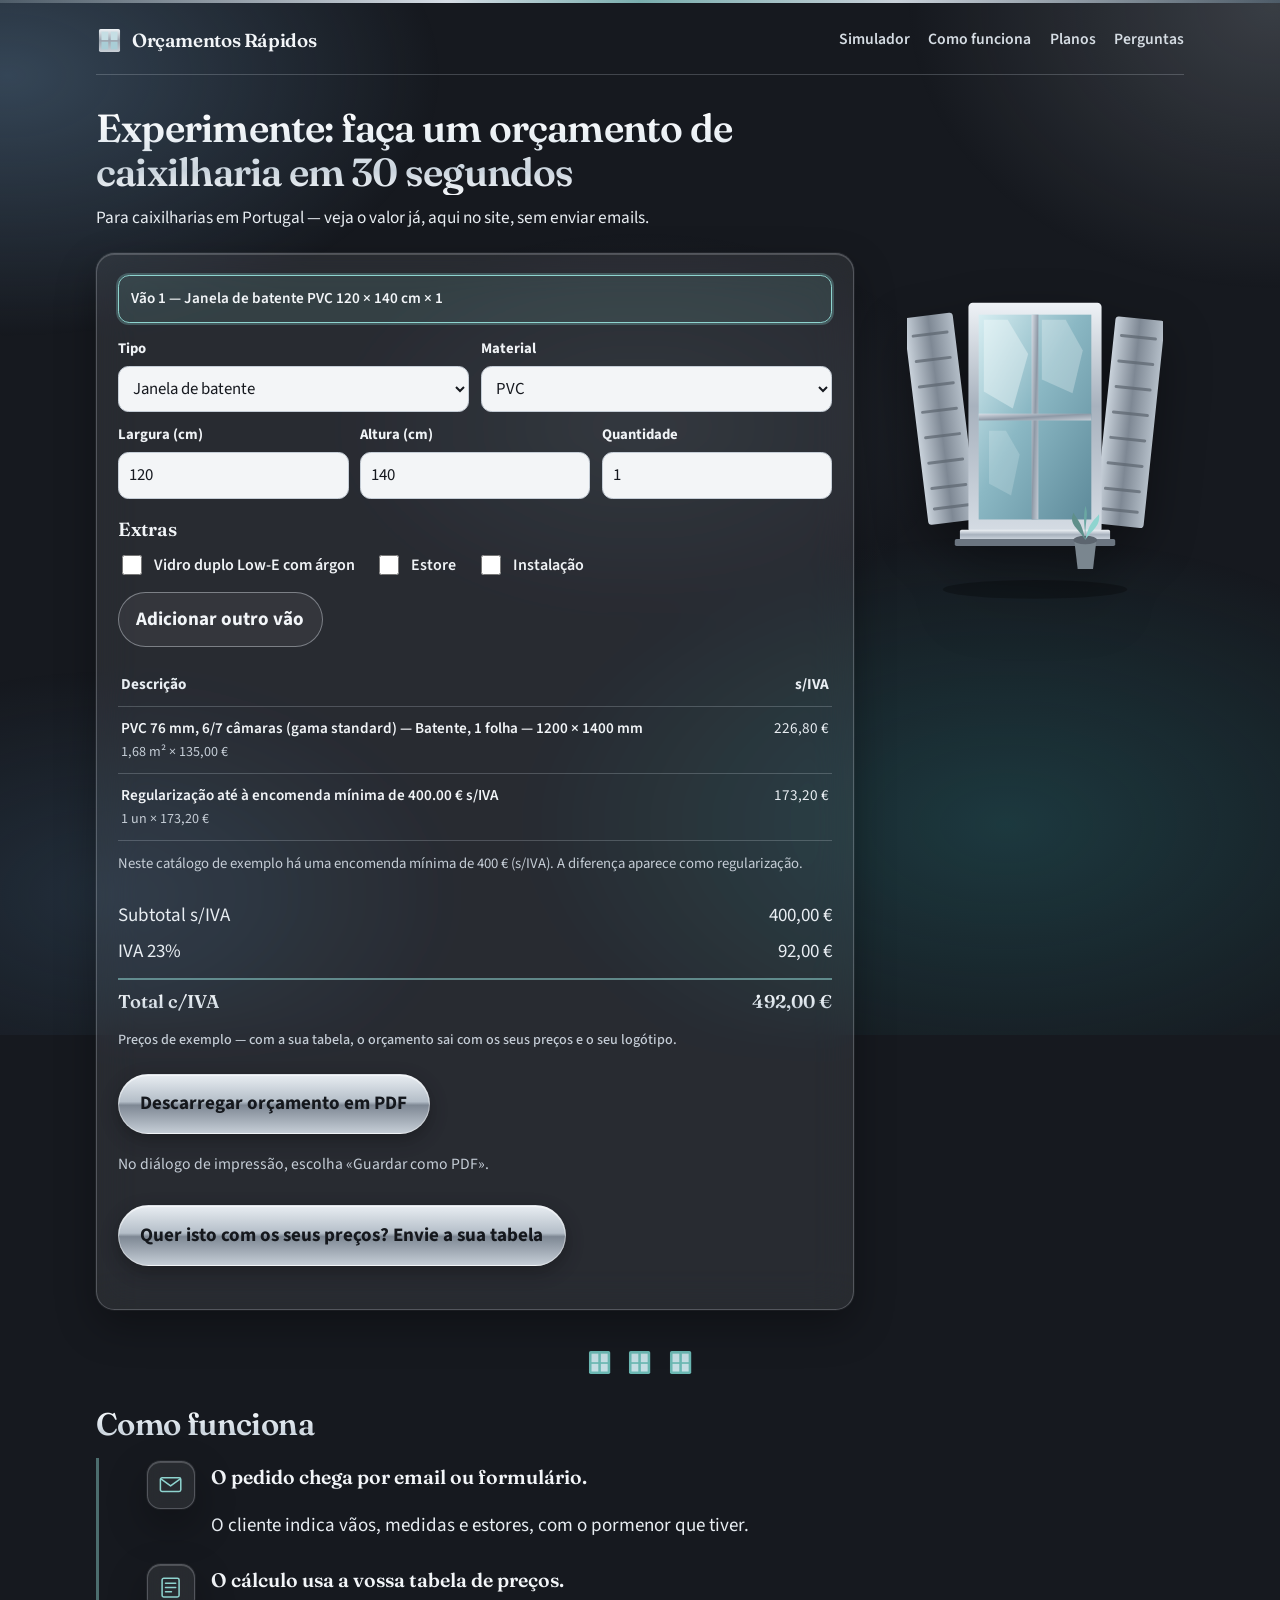
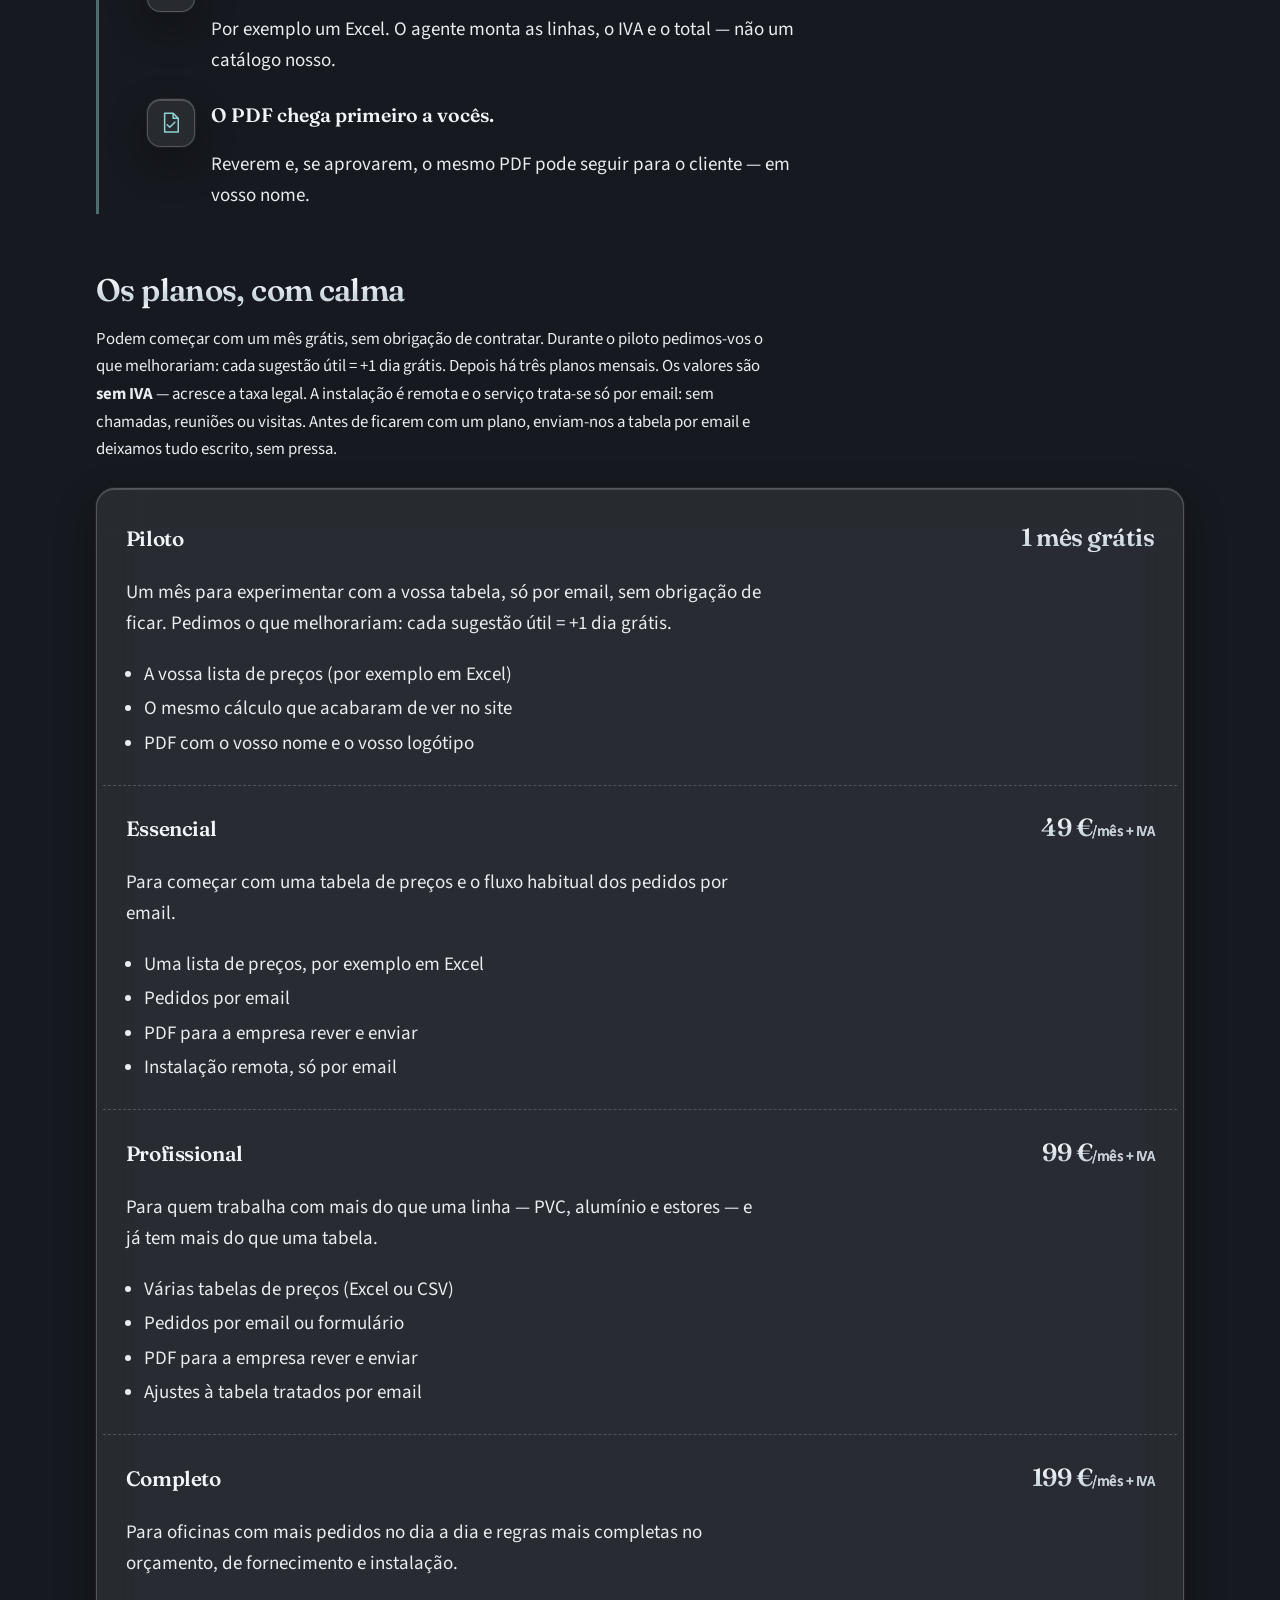
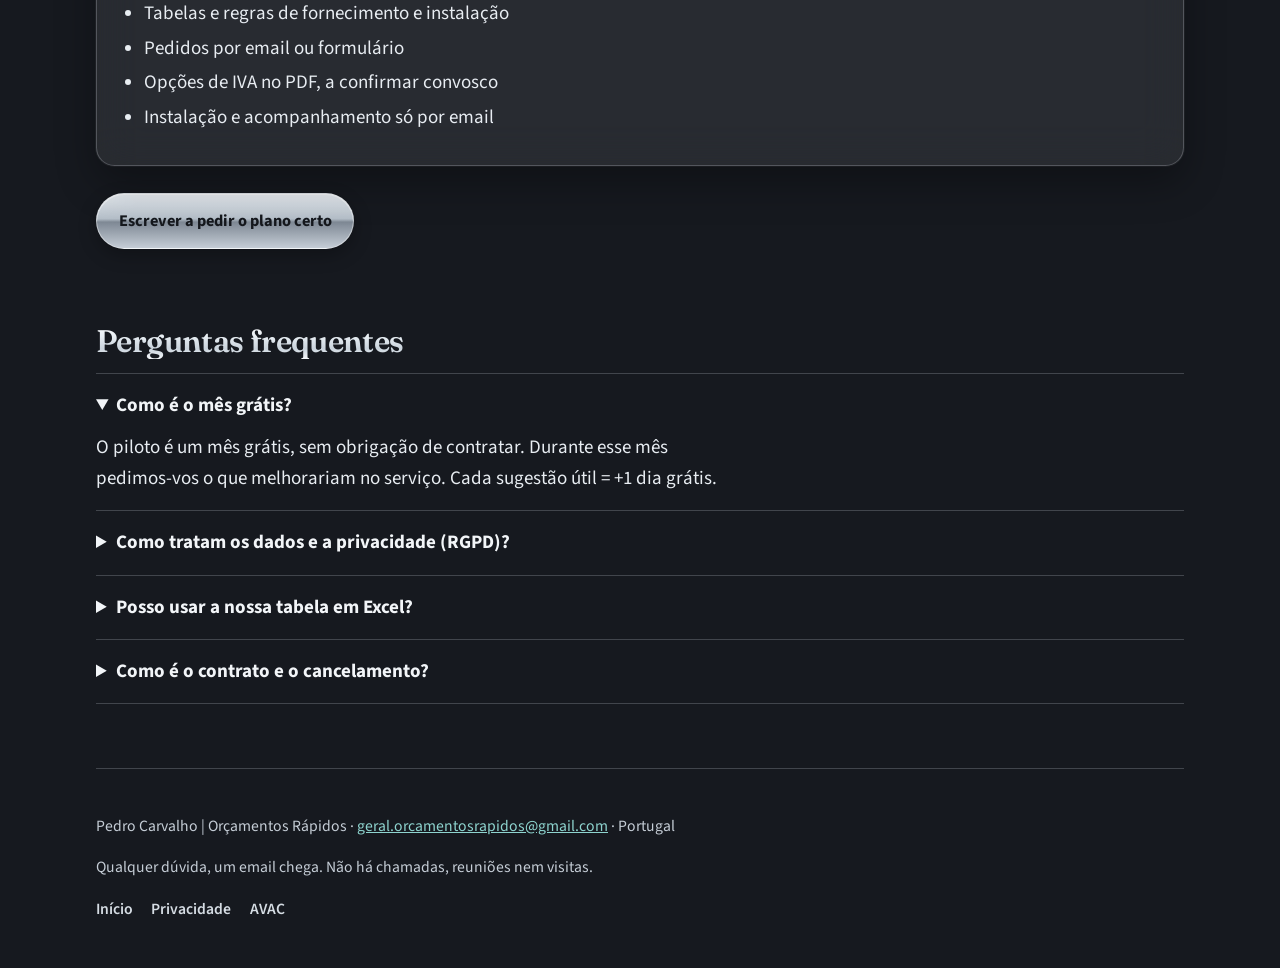
==== commit d218cf5e: "Tighten the landing page for all of Portugal and publish readiness. Retarget copy and structured dat" ====
--- a/index.html
+++ b/index.html
@@ -32,7 +32,7 @@
         "name": "Orçamentos Rápidos",
         "url": "https://orcamentosrapidos.pt/",
         "email": "geral.orcamentosrapidos@gmail.com",
-        "areaServed": { "@type": "AdministrativeArea", "name": "Porto e Norte de Portugal" },
+        "areaServed": { "@type": "Country", "name": "Portugal" },
         "founder": { "@type": "Person", "name": "Pedro Carvalho" },
         "contactPoint": {
           "@type": "ContactPoint",
@@ -49,7 +49,7 @@
         "serviceType": "Orçamentação automática de janelas, portas e estores a partir de email ou formulário",
         "url": "https://orcamentosrapidos.pt/",
         "provider": { "@id": "https://orcamentosrapidos.pt/#organizacao" },
-        "areaServed": { "@type": "AdministrativeArea", "name": "Porto e Norte de Portugal" },
+        "areaServed": { "@type": "Country", "name": "Portugal" },
         "audience": { "@type": "BusinessAudience", "name": "Caixilharias de janelas e portas em PVC ou alumínio e estores" },
         "description": "No site, um simulador calcula na hora um orçamento de caixilharia com preços de exemplo. Com a tabela da empresa, o mesmo fluxo passa a usar os preços e o logótipo dela. O PDF sai para a empresa rever e enviar, em nome dela.",
         "offers": {
@@ -113,33 +113,13 @@
           },
           {
             "@type": "Question",
-            "name": "Que tabelas de preços são aceites?",
-            "acceptedAnswer": { "@type": "Answer", "text": "Aceitamos a tabela que a empresa já usa no dia a dia, desde que esteja organizada de forma legível: em regra uma folha Excel ou um CSV, com produtos, medidas ou regras, e preços. Não pedimos um formato especial nem um programa novo. Se a tabela estiver noutro ficheiro estruturado, vemos por email se dá para a usar." }
-          },
-          {
-            "@type": "Question",
-            "name": "Funciona com uma lista de preços em Excel?",
-            "acceptedAnswer": { "@type": "Answer", "text": "Sim. Uma lista de preços em Excel é o ponto de partida mais comum. Enviam-nos a folha por email; o agente passa a calcular com esses valores, não com um catálogo nosso." }
-          },
-          {
-            "@type": "Question",
-            "name": "Quanto tempo demora a pôr a funcionar?",
-            "acceptedAnswer": { "@type": "Answer", "text": "A instalação é remota e feita só por email, sem chamadas nem visitas. O tempo depende da tabela que nos enviarem e de um pedido de exemplo. Na maior parte dos casos tenta-se deixar o fluxo a funcionar em poucos dias úteis depois de termos esses elementos." }
+            "name": "Posso usar a nossa tabela em Excel?",
+            "acceptedAnswer": { "@type": "Answer", "text": "Sim. Uma lista de preços em Excel é o ponto de partida mais comum, e também aceitamos CSV ou outro ficheiro estruturado, desde que esteja legível. Enviam-nos a folha por email; o agente passa a calcular com os vossos valores, não com um catálogo nosso." }
           },
           {
             "@type": "Question",
             "name": "Como é o contrato e o cancelamento?",
             "acceptedAnswer": { "@type": "Answer", "text": "O serviço é mensal. O plano, o início e as condições de cancelamento confirmam-se por escrito, por email, antes de começar. Para cancelar, basta escrever para geral.orcamentosrapidos@gmail.com. Não há chamadas, reuniões nem visitas." }
-          },
-          {
-            "@type": "Question",
-            "name": "O PDF sai em nome da nossa empresa? O sistema envia sozinho ao cliente?",
-            "acceptedAnswer": { "@type": "Answer", "text": "O PDF sai em nome da empresa de caixilharia. A marca Orçamentos Rápidos não aparece no orçamento. O sistema não envia o PDF sozinho ao cliente final: a empresa recebe-o por email, revê-o e só depois de aprovar é que o orçamento pode seguir." }
-          },
-          {
-            "@type": "Question",
-            "name": "É preciso uma chamada, uma reunião ou uma visita?",
-            "acceptedAnswer": { "@type": "Answer", "text": "Não. A instalação e o serviço tratam-se só por email. Não há chamadas, reuniões nem visitas." }
           }
         ]
       }
@@ -153,7 +133,6 @@
     <nav aria-label="Secções desta página">
       <a href="#simulador">Simulador</a>
       <a href="#como-funciona">Como funciona</a>
-      <a href="#exemplo">Exemplo</a>
       <a href="#preco">Planos</a>
       <a href="#perguntas">Perguntas</a>
     </nav>
@@ -162,11 +141,10 @@
     <section class="hero hero-min" aria-labelledby="titulo-principal">
       <div class="hero-intro">
         <h1 id="titulo-principal">Experimente: faça um orçamento de caixilharia em 30 segundos</h1>
-        <p class="para-quem">Para caixilharias do Porto e do Norte de Portugal — e para quem quer ver já o valor, aqui no site, sem enviar um email.</p>
+        <p class="para-quem">Para caixilharias em Portugal — veja o valor já, aqui no site, sem enviar emails.</p>
       </div>
       <div class="hero-corpo">
         <div class="simulador" id="simulador">
-          <p class="aviso-exemplo">Preços de exemplo — com a sua tabela, o orçamento sai com os seus preços e o seu logótipo.</p>
           <noscript><p class="simulador-erro">Para ver o orçamento na hora, é preciso ter o JavaScript ligado. Se preferir, escreva-nos um email.</p></noscript>
           <p id="simulador-erro" class="simulador-erro" hidden></p>
 
@@ -281,58 +259,31 @@
       <svg viewBox="0 0 32 32"><rect x="3.5" y="2.5" width="25" height="27" rx="2" fill="currentColor"/><rect x="6.5" y="5.5" width="8" height="10" fill="#C5DEE4"/><rect x="17.5" y="5.5" width="8" height="10" fill="#C5DEE4"/><rect x="6.5" y="17.5" width="8" height="9" fill="#C5DEE4"/><rect x="17.5" y="17.5" width="8" height="9" fill="#C5DEE4"/></svg>
     </div>
 
-    <section class="seccao" aria-labelledby="o-que-e">
-      <h2 id="o-que-e">O que é, com calma</h2>
-      <p class="historia">Na oficina, o dia vai em medições e o telefone que toca. Depois ainda há orçamentos por fazer. A Orçamentos Rápidos é um agente para caixilharias como a vossa: lê o pedido, calcula com a vossa tabela e deixa um PDF para reverem — em nome da vossa casa, não da nossa. Em cima já podem experimentar com preços de exemplo. Com a vossa lista, o mesmo cálculo passa a sair com os vossos preços e o vosso logótipo. A instalação faz-se à distância, por email, sem chamadas nem visitas.</p>
-    </section>
-
-    <section class="seccao" aria-labelledby="como-funciona">
-      <h2 id="como-funciona">Como funciona, no dia a dia</h2>
-      <p class="historia">Não pedimos que mudem a forma de trabalhar. O cliente continua a escrever-vos; vocês continuam a decidir o que vai no orçamento. No site, o valor aparece já; no vosso dia a dia, o pedido pode chegar por email ou formulário, e o PDF fica para vocês reverem.</p>
+    <section class="seccao seccao-compacta" aria-labelledby="como-funciona">
+      <h2 id="como-funciona">Como funciona</h2>
       <ol class="passos">
         <li>
           <span class="icone" aria-hidden="true">
             <svg viewBox="0 0 32 32" fill="none"><rect x="4" y="8" width="24" height="16" rx="2" stroke="currentColor" stroke-width="1.8"/><path d="M5 9.5l11 8 11-8" stroke="currentColor" stroke-width="1.8" stroke-linecap="round" stroke-linejoin="round"/></svg>
           </span>
-          <strong>O pedido chega como já chega.</strong>
-          <p>Por email, ou por um formulário. O cliente fala em vãos, medidas, estores — com o pormenor que tiver à mão.</p>
+          <strong>O pedido chega por email ou formulário.</strong>
+          <p>O cliente indica vãos, medidas e estores, com o pormenor que tiver.</p>
         </li>
         <li>
           <span class="icone" aria-hidden="true">
             <svg viewBox="0 0 32 32" fill="none"><rect x="6" y="5" width="20" height="22" rx="2" stroke="currentColor" stroke-width="1.8"/><path d="M10 11h12M10 16h12M10 21h7" stroke="currentColor" stroke-width="1.8" stroke-linecap="round"/></svg>
           </span>
-          <strong>As contas usam a vossa tabela de preços.</strong>
-          <p>Não um catálogo nosso. Se a lista estiver em Excel, como é habitual, é por aí que começamos. O agente monta as linhas, o IVA e o total.</p>
+          <strong>O cálculo usa a vossa tabela de preços.</strong>
+          <p>Por exemplo um Excel. O agente monta as linhas, o IVA e o total — não um catálogo nosso.</p>
         </li>
         <li>
           <span class="icone" aria-hidden="true">
             <svg viewBox="0 0 32 32" fill="none"><path d="M9 5h10l6 6v16H9V5z" stroke="currentColor" stroke-width="1.8" stroke-linejoin="round"/><path d="M19 5v6h6" stroke="currentColor" stroke-width="1.8" stroke-linejoin="round"/><path d="M12 18.5l3 3 6-6" stroke="currentColor" stroke-width="1.8" stroke-linecap="round" stroke-linejoin="round"/></svg>
           </span>
           <strong>O PDF chega primeiro a vocês.</strong>
-          <p>Recebem o orçamento por email, olham com calma e só depois de aprovarem é que o mesmo PDF pode seguir para o cliente — em vosso nome.</p>
+          <p>Reverem e, se aprovarem, o mesmo PDF pode seguir para o cliente — em vosso nome.</p>
         </li>
       </ol>
-      <p class="aviso"><strong>No lançamento o canal é email, formulário e PDF.</strong> WhatsApp e orçamento a partir de fotografias ficam para mais tarde, com calma. O mesmo tipo de fluxo para AVAC também está previsto mais à frente.</p>
-    </section>
-
-    <section class="seccao" aria-labelledby="exemplo">
-      <h2 id="exemplo">Um orçamento como os que o agente prepara</h2>
-      <p class="historia">Antes de falarmos de planos, vale a pena ver o aspecto do documento. O que está abaixo é uma <strong>demonstração com dados de exemplo</strong>, não um orçamento de uma empresa real. Imaginem uma fração na Póvoa de Varzim: quatro vãos em PVC e uma porta de varanda, com vidro duplo Low-E e árgon, estores de alumínio térmico, mosquiteiro na porta, remoção e instalação. Neste exemplo a empresa escolheu a opção de IVA reduzido sobre a mão de obra; o total com IVA fica em <strong>3&nbsp;836,76&nbsp;€</strong>.</p>
-      <figure class="preview">
-        <p class="selo">Demonstração · dados de exemplo</p>
-        <div class="paginas">
-          <a href="orcamento-exemplo.pdf" title="Descarregar o PDF de exemplo, página 1">
-            <img src="orcamento-exemplo-1.png" alt="Página 1 do orçamento de demonstração ORC-EXEMPLO-001, com o nome de uma empresa fictícia e as primeiras linhas. Os preços são de um catálogo de exemplo." width="720" height="1019">
-          </a>
-          <a href="orcamento-exemplo.pdf" title="Descarregar o PDF de exemplo, página 2">
-            <img src="orcamento-exemplo-2.png" alt="Página 2 do orçamento de demonstração, com o restante das linhas, os totais sem IVA e com IVA (3 836,76 €) e a nota de IVA." width="720" height="1019" loading="lazy">
-          </a>
-          <a href="orcamento-exemplo.pdf" title="Descarregar o PDF de exemplo, página 3">
-            <img src="orcamento-exemplo-3.png" alt="Página 3 do orçamento de demonstração, com as condições e a indicação de que o documento é um exemplo." width="720" height="1019" loading="lazy">
-          </a>
-        </div>
-        <figcaption class="nota">Orçamento de demonstração ORC-EXEMPLO-001, em nome de uma empresa fictícia. Os preços vêm de um catálogo de exemplo, não da tabela de nenhuma empresa real. Documento não vinculativo. <a href="orcamento-exemplo.pdf">Descarregar o PDF de exemplo</a> (3 páginas).</figcaption>
-      </figure>
     </section>
 
     <section class="seccao" aria-labelledby="preco">
@@ -396,21 +347,8 @@
       </p>
     </section>
 
-    <section class="seccao iva" aria-labelledby="iva">
-      <h2 id="iva">O IVA, no papel do orçamento</h2>
-      <p class="historia">No PDF da caixilharia os valores aparecem sem IVA e com IVA, para o cliente ver as contas com clareza. Por omissão usa-se 23&nbsp;%. Se a obra for uma empreitada em habitação e puder caber nas regras da taxa reduzida (por exemplo a verba 2.27 da Lista I do CIVA), a empresa pode escolher a opção de 6&nbsp;% — muitas vezes só sobre a mão de obra. Essa escolha é uma proposta: confirma-se com o contabilista da empresa antes de faturar.</p>
-    </section>
-
-    <section class="seccao piloto" aria-labelledby="piloto">
-      <h2 id="piloto">Se quiserem experimentar primeiro</h2>
-      <p class="historia">O piloto é um mês grátis, só por email, sem obrigação de contratar. Já podem experimentar o cálculo aqui em cima, com preços de exemplo. Se nos enviarem a vossa tabela (e, se quiserem, um pedido vosso com o nome do cliente oculto), passamos o mesmo fluxo para os vossos preços e o vosso logótipo. Durante o mês pedimos o que melhorariam: cada sugestão útil = +1 dia grátis.</p>
-      <p><a class="cta" href="mailto:geral.orcamentosrapidos@gmail.com?subject=Piloto%20gratuito%20de%20or%C3%A7amentos%20de%20caixilharia">Pedir o piloto gratuito por email</a></p>
-      <p class="nota">Pedro Carvalho | Orçamentos Rápidos · geral.orcamentosrapidos@gmail.com · Porto e Norte de Portugal</p>
-    </section>
-
     <section class="seccao" aria-labelledby="perguntas">
-      <h2 id="perguntas">Perguntas que podem ter, antes de escrever</h2>
-      <p class="historia">Ficam aqui as respostas com mais jeito de ter à mão, ainda antes do primeiro email.</p>
+      <h2 id="perguntas">Perguntas frequentes</h2>
       <details open>
         <summary>Como é o mês grátis?</summary>
         <p>O piloto é um mês grátis, sem obrigação de contratar. Durante esse mês pedimos-vos o que melhorariam no serviço. Cada sugestão útil = +1 dia grátis.</p>
@@ -420,33 +358,18 @@
         <p>Tratamos só os dados necessários para responder ao email, instalar o serviço e calcular os orçamentos — tipicamente o nome e o email da empresa, a tabela de preços que nos enviam e o conteúdo dos pedidos. Não vendemos dados. Os direitos de acesso, retificação ou apagamento exercem-se por email, para <a href="mailto:geral.orcamentosrapidos@gmail.com">geral.orcamentosrapidos@gmail.com</a>. Os pormenores estão na <a href="privacidade.html">política de privacidade</a>.</p>
       </details>
       <details>
-        <summary>Que tabelas de preços são aceites?</summary>
-        <p>Aceitamos a tabela que a empresa já usa no dia a dia, desde que esteja organizada de forma legível: em regra uma folha Excel ou um CSV, com produtos, medidas ou regras, e preços. Não pedimos um formato especial nem um programa novo. Se a tabela estiver noutro ficheiro estruturado, vemos por email se dá para a usar.</p>
-      </details>
-      <details>
-        <summary>Funciona com uma lista de preços em Excel?</summary>
-        <p>Sim. Uma lista de preços em Excel é o ponto de partida mais comum. Enviam-nos a folha por email; o agente passa a calcular com esses valores, não com um catálogo nosso.</p>
-      </details>
-      <details>
-        <summary>Quanto tempo demora a pôr a funcionar?</summary>
-        <p>A instalação é remota e feita só por email, sem chamadas nem visitas. O tempo depende da tabela que nos enviarem e de um pedido de exemplo. Na maior parte dos casos tenta-se deixar o fluxo a funcionar em poucos dias úteis depois de termos esses elementos.</p>
+        <summary>Posso usar a nossa tabela em Excel?</summary>
+        <p>Sim. Uma lista de preços em Excel é o ponto de partida mais comum, e também aceitamos CSV ou outro ficheiro estruturado, desde que esteja legível. Enviam-nos a folha por email; o agente passa a calcular com os vossos valores, não com um catálogo nosso.</p>
       </details>
       <details>
         <summary>Como é o contrato e o cancelamento?</summary>
         <p>O serviço é mensal. O plano, o início e as condições de cancelamento confirmam-se por escrito, por email, antes de começar. Para cancelar, basta escrever para <a href="mailto:geral.orcamentosrapidos@gmail.com">geral.orcamentosrapidos@gmail.com</a>. Não há chamadas, reuniões nem visitas.</p>
       </details>
-      <details>
-        <summary>O PDF sai em nome da nossa empresa? O sistema envia sozinho ao cliente?</summary>
-        <p>O PDF sai em nome da empresa de caixilharia. A marca Orçamentos Rápidos não aparece no orçamento. O sistema não envia o PDF sozinho ao cliente final: a empresa recebe-o por email, revê-o e só depois de aprovar é que o orçamento pode seguir.</p>
-      </details>
-      <details>
-        <summary>É preciso uma chamada, uma reunião ou uma visita?</summary>
-        <p>Não. A instalação e o serviço tratam-se só por email. Não há chamadas, reuniões nem visitas.</p>
-      </details>
+    </section>
     </section>
   </main>
   <footer>
-    <p>Pedro Carvalho | Orçamentos Rápidos · <a href="mailto:geral.orcamentosrapidos@gmail.com">geral.orcamentosrapidos@gmail.com</a> · Porto e Norte de Portugal</p>
+    <p>Pedro Carvalho | Orçamentos Rápidos · <a href="mailto:geral.orcamentosrapidos@gmail.com">geral.orcamentosrapidos@gmail.com</a> · Portugal</p>
     <p>Qualquer dúvida, um email chega. Não há chamadas, reuniões nem visitas.</p>
     <nav aria-label="Rodapé">
       <a href="https://orcamentosrapidos.pt/">Início</a>
@@ -455,6 +378,10 @@
     </nav>
   </footer>
   <div id="folha-orcamento" class="folha-orcamento" hidden></div>
+  <div class="barra-total" id="barra-total" hidden>
+    <p class="barra-total-valor">Total c/IVA <strong id="barra-valor">—</strong></p>
+    <button type="button" class="cta barra-pdf" id="btn-pdf-barra">PDF</button>
+  </div>
   <script src="js/catalogo-exemplo.js" defer></script>
   <script src="js/calc.js" defer></script>
   <script src="js/simulador.js" defer></script>
--- a/styles.css
+++ b/styles.css
@@ -377,14 +377,13 @@
 
 .simulador { padding: 1.1rem 1rem 1.25rem; }
 .aviso-exemplo {
-  margin: 0 0 1rem;
-  padding: 0.65rem 0.8rem;
-  background: rgba(16, 28, 32, 0.45);
-  color: #F0F5F6;
-  border: 1px solid rgba(142, 212, 207, 0.35);
-  border-radius: 0.7rem;
-  font-weight: 600;
-  font-size: 0.98rem;
+  margin: 0.7rem 0 0;
+  padding: 0;
+  background: none;
+  border: 0;
+  color: var(--muted);
+  font-weight: 500;
+  font-size: 0.88rem;
   max-width: none;
 }
 .simulador-erro {
@@ -611,3 +610,55 @@
   .folha-totais div { display: flex; justify-content: space-between; max-width: 20rem; margin-left: auto; }
   .folha-nota { margin-top: 1.2rem; font-size: 9.5pt; color: #333; }
 }
+
+.seccao-compacta { padding-top: 1.6rem; }
+.seccao-compacta .passos { margin-top: 1rem; margin-bottom: 0.4rem; gap: 1.1rem; }
+
+.barra-total { display: none; }
+@media (max-width: 40rem) {
+  .barra-total {
+    display: flex;
+    position: fixed;
+    left: 0;
+    right: 0;
+    bottom: 0;
+    z-index: 20;
+    align-items: center;
+    justify-content: space-between;
+    gap: 0.75rem;
+    padding: 0.7rem 1rem calc(0.7rem + env(safe-area-inset-bottom, 0px));
+    background: rgba(22, 25, 31, 0.92);
+    backdrop-filter: blur(16px);
+    -webkit-backdrop-filter: blur(16px);
+    border-top: 1px solid var(--glass-border);
+    box-shadow: 0 -8px 24px rgba(0, 0, 0, 0.35);
+  }
+  .barra-total[hidden] { display: none !important; }
+  body { padding-bottom: 5.4rem; }
+  footer { padding-bottom: 6.2rem; }
+  .simulador { padding-bottom: 1.6rem; }
+  .barra-total-valor {
+    margin: 0;
+    font-size: 0.92rem;
+    color: #E8EDF2;
+    max-width: none;
+  }
+  .barra-total-valor strong {
+    display: block;
+    font-family: var(--font-display);
+    font-size: 1.18rem;
+    font-weight: 600;
+    color: #F2F5F8;
+  }
+  .barra-pdf {
+    width: auto;
+    margin: 0;
+    padding: 0.6rem 1.15rem;
+    font-size: 0.98rem;
+    flex-shrink: 0;
+  }
+}
+@media print {
+  .barra-total { display: none !important; }
+  body { padding-bottom: 0 !important; }
+}
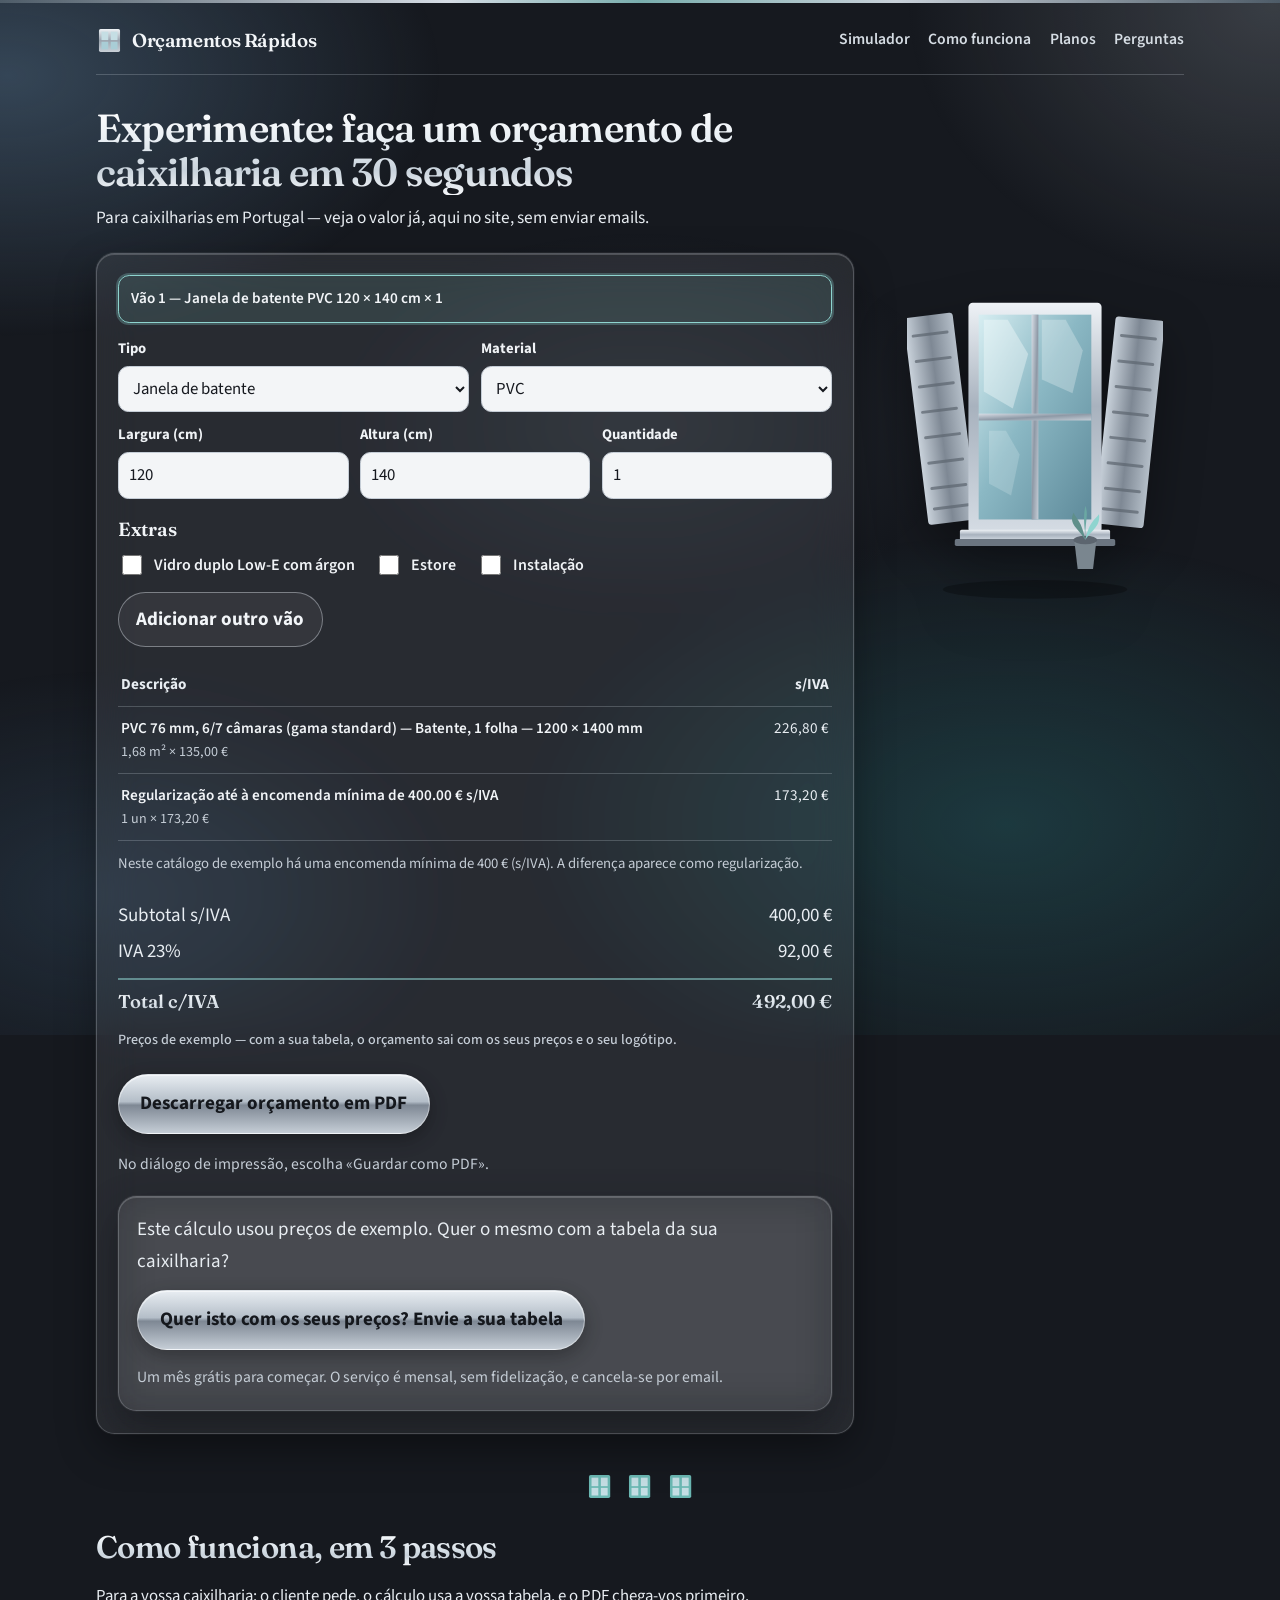
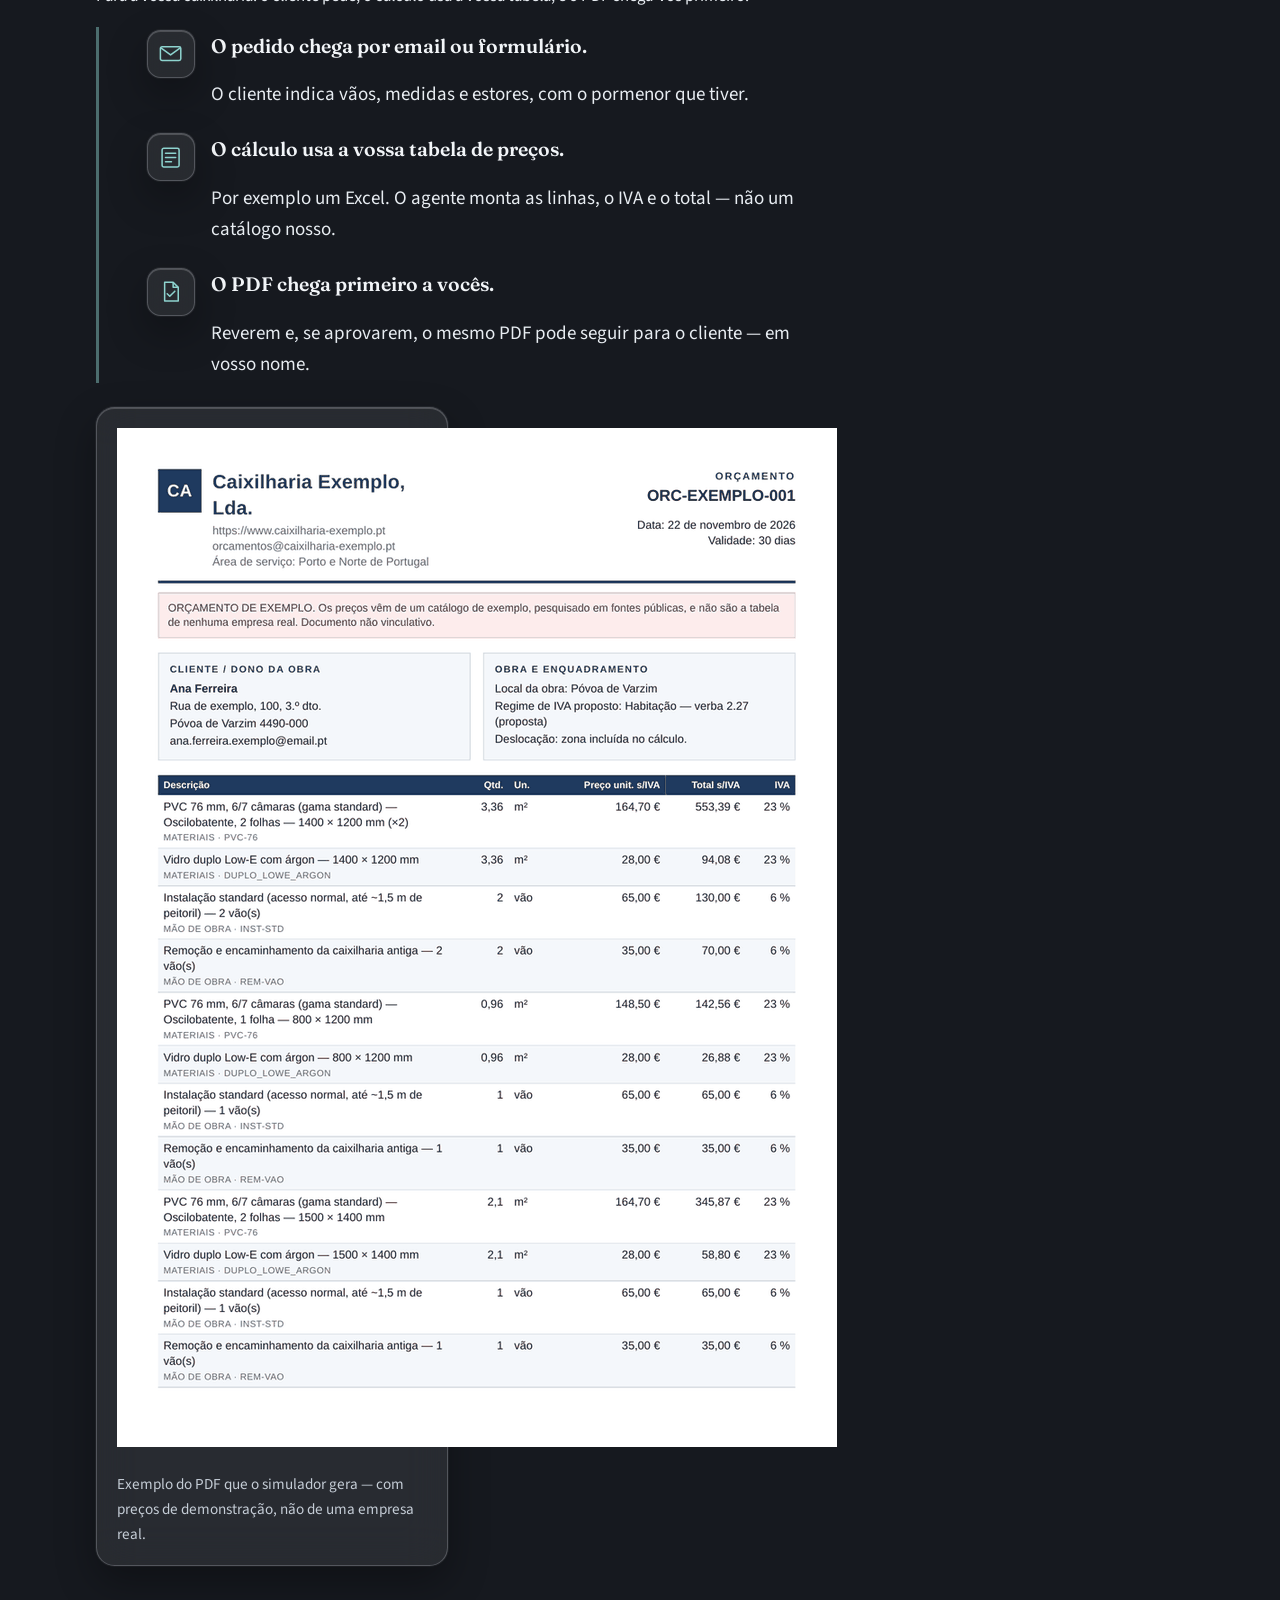
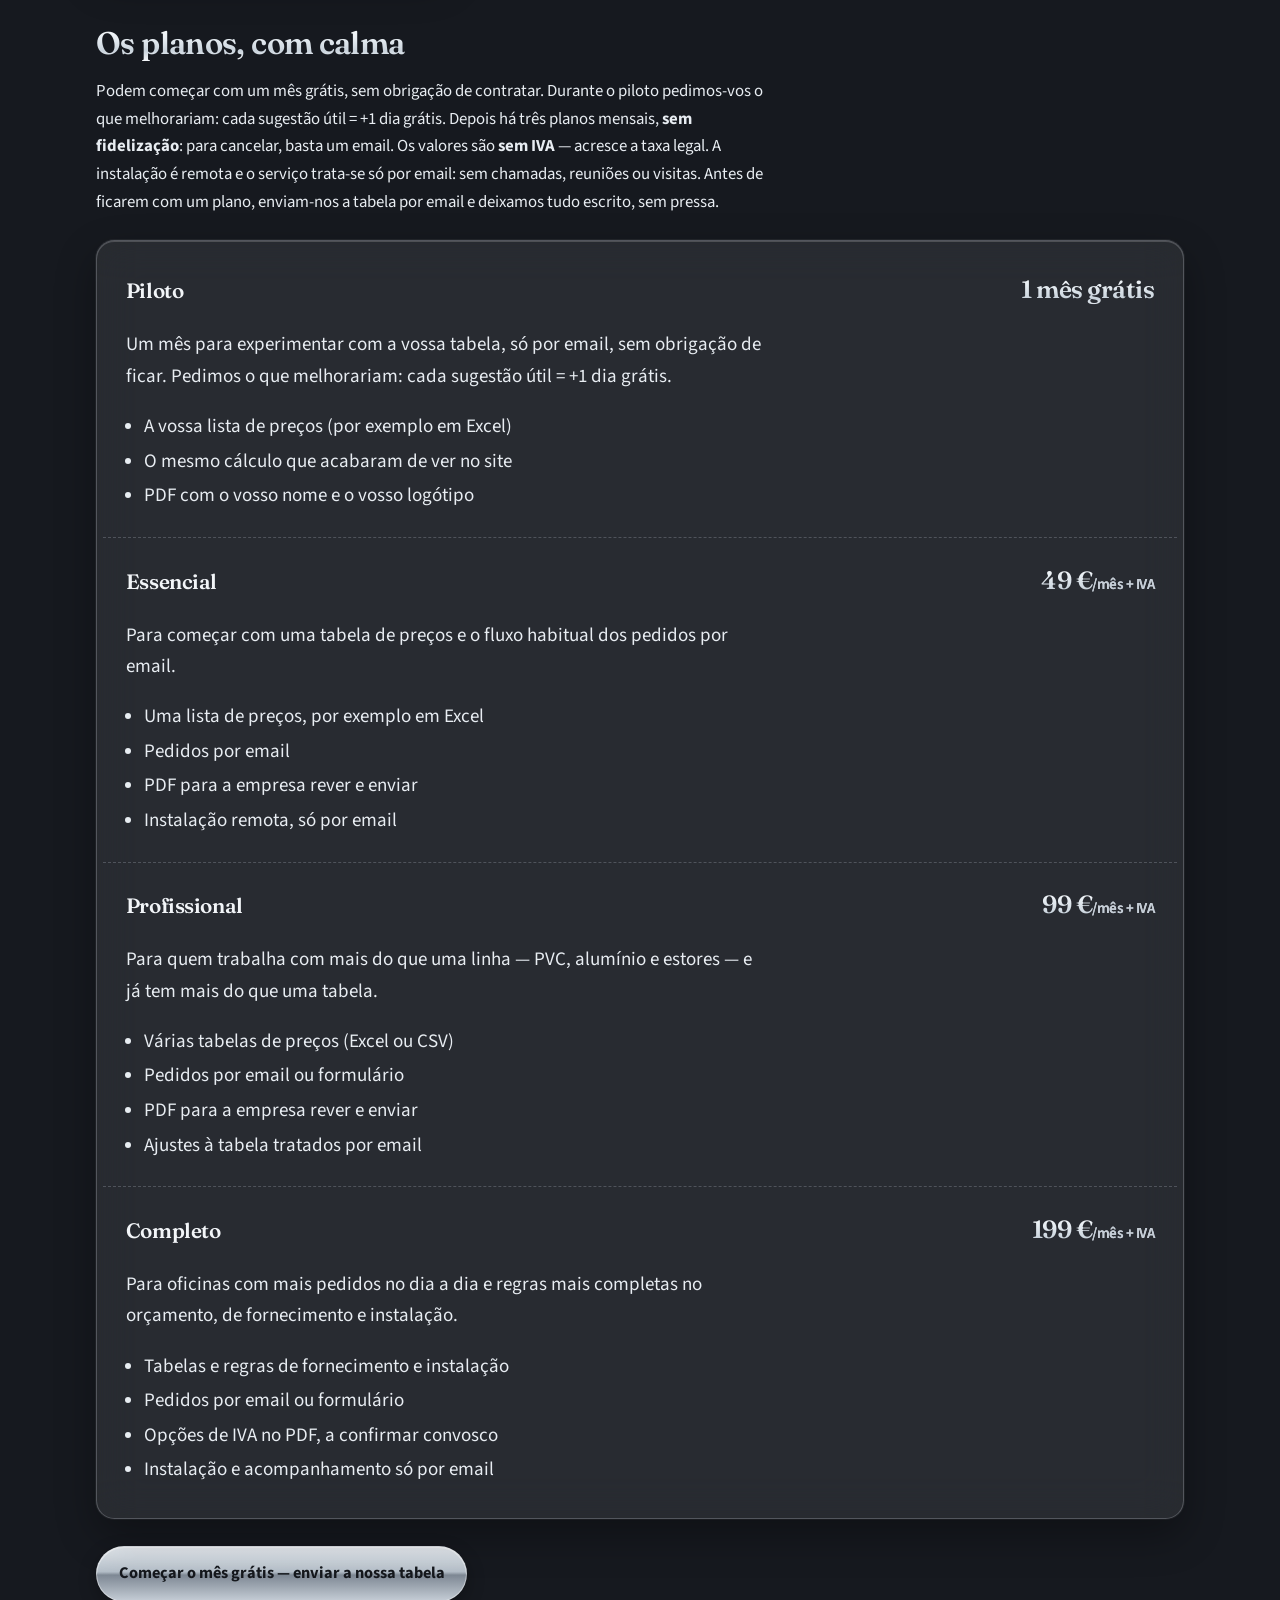
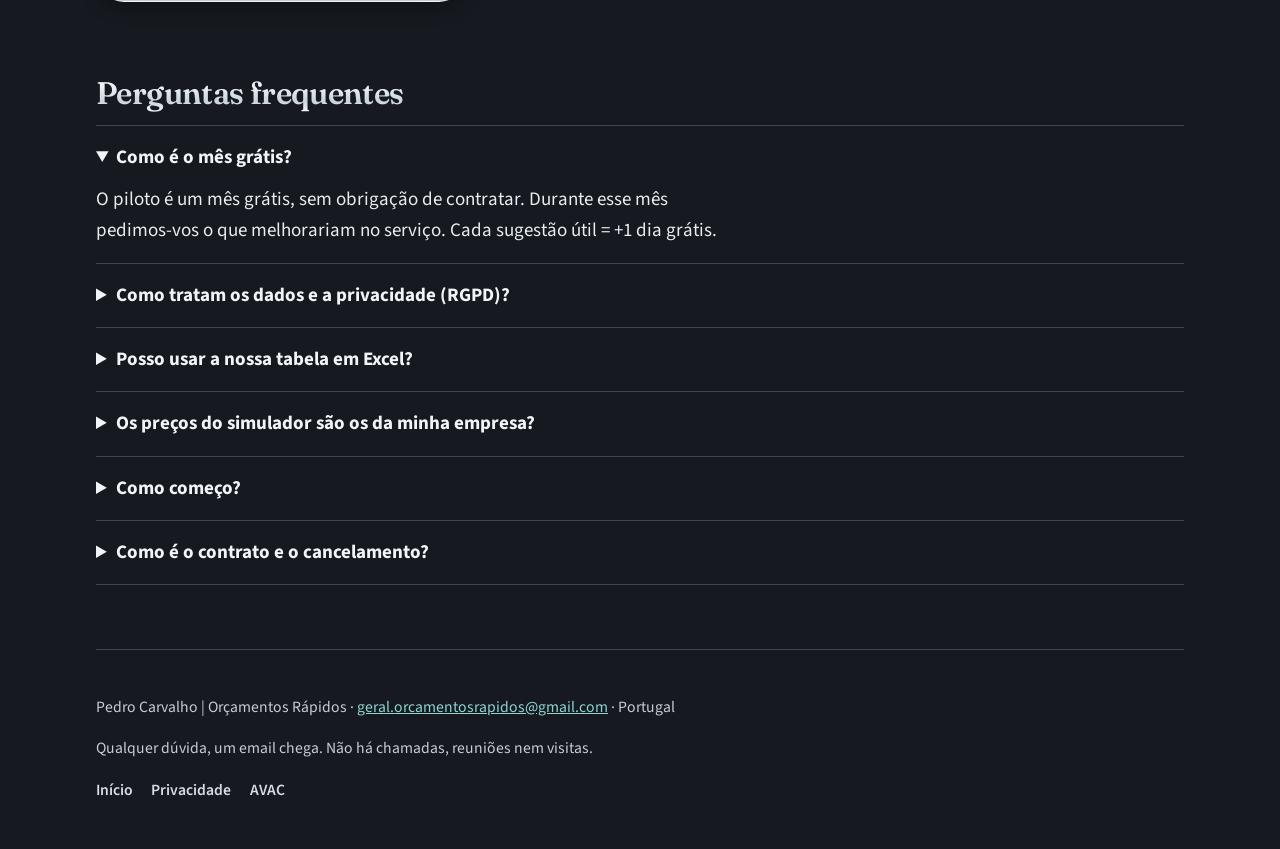
==== commit a2e01243: "Melhorias de conversão, confiança, SEO e acessibilidade O site ainda não é publicado: alterações só " ====
--- a/index.html
+++ b/index.html
@@ -3,25 +3,29 @@
 <head>
   <meta charset="utf-8">
   <meta name="viewport" content="width=device-width, initial-scale=1">
-  <title>Faça um orçamento de caixilharia em 30 segundos | Orçamentos Rápidos</title>
-  <meta name="description" content="Experimente no site um orçamento de caixilharia em 30 segundos, com preços de exemplo. Um mês grátis; planos de 49 a 199 €/mês + IVA.">
+  <title>Orçamentos de caixilharia em 30 segundos, no site | Orçamentos Rápidos</title>
+  <meta name="description" content="Orçamento de caixilharia no site, em 30 segundos, com preços de exemplo. Envie a sua tabela e use os seus preços. Um mês grátis; 49 a 199 €/mês + IVA, sem fidelização.">
   <link rel="canonical" href="https://orcamentosrapidos.pt/">
   <link rel="preload" href="fonts/source-sans-3-latin.woff2" as="font" type="font/woff2" crossorigin>
   <link rel="preload" href="fonts/fraunces-latin.woff2" as="font" type="font/woff2" crossorigin>
   <link rel="stylesheet" href="styles.css">
   <meta name="theme-color" content="#16191F">
   <meta property="og:site_name" content="Orçamentos Rápidos">
-  <meta property="og:title" content="Faça um orçamento de caixilharia em 30 segundos">
-  <meta property="og:description" content="Experimente no site um orçamento de caixilharia em 30 segundos, com preços de exemplo. Um mês grátis; planos de 49 a 199 €/mês + IVA.">
+  <meta property="og:title" content="Orçamentos de caixilharia em 30 segundos, no site">
+  <meta property="og:description" content="Orçamento de caixilharia no site, em 30 segundos, com preços de exemplo. Envie a sua tabela e use os seus preços. Um mês grátis; 49 a 199 €/mês + IVA, sem fidelização.">
   <meta property="og:url" content="https://orcamentosrapidos.pt/">
   <meta property="og:type" content="website">
   <meta property="og:locale" content="pt_PT">
   <meta property="og:image" content="https://orcamentosrapidos.pt/orcamento-exemplo-1.png">
+  <meta property="og:image:type" content="image/png">
+  <meta property="og:image:width" content="720">
+  <meta property="og:image:height" content="1019">
   <meta property="og:image:alt" content="Primeira página de um orçamento de exemplo em PDF, com dados de demonstração.">
   <meta name="twitter:card" content="summary_large_image">
-  <meta name="twitter:title" content="Faça um orçamento de caixilharia em 30 segundos">
-  <meta name="twitter:description" content="Experimente no site um orçamento de caixilharia em 30 segundos, com preços de exemplo. Um mês grátis; planos de 49 a 199 €/mês + IVA.">
+  <meta name="twitter:title" content="Orçamentos de caixilharia em 30 segundos, no site">
+  <meta name="twitter:description" content="Orçamento de caixilharia no site, em 30 segundos, com preços de exemplo. Envie a sua tabela e use os seus preços. Um mês grátis; 49 a 199 €/mês + IVA, sem fidelização.">
   <meta name="twitter:image" content="https://orcamentosrapidos.pt/orcamento-exemplo-1.png">
+  <meta name="twitter:image:alt" content="Primeira página de um orçamento de exemplo em PDF, com dados de demonstração.">
   <script type="application/ld+json">
   {
     "@context": "https://schema.org",
@@ -31,6 +35,7 @@
         "@id": "https://orcamentosrapidos.pt/#organizacao",
         "name": "Orçamentos Rápidos",
         "url": "https://orcamentosrapidos.pt/",
+        "logo": "https://orcamentosrapidos.pt/marca.svg",
         "email": "geral.orcamentosrapidos@gmail.com",
         "areaServed": { "@type": "Country", "name": "Portugal" },
         "founder": { "@type": "Person", "name": "Pedro Carvalho" },
@@ -41,6 +46,14 @@
           "availableLanguage": ["Portuguese"],
           "hoursAvailable": { "@type": "OpeningHoursSpecification", "description": "Atendimento apenas por email. Sem chamadas, reuniões ou visitas." }
         }
+      },
+      {
+        "@type": "WebSite",
+        "@id": "https://orcamentosrapidos.pt/#website",
+        "url": "https://orcamentosrapidos.pt/",
+        "name": "Orçamentos Rápidos",
+        "inLanguage": "pt-PT",
+        "publisher": { "@id": "https://orcamentosrapidos.pt/#organizacao" }
       },
       {
         "@type": "Service",
@@ -60,7 +73,7 @@
           "highPrice": "199.00",
           "offerCount": 4,
           "valueAddedTaxIncluded": false,
-          "description": "Um mês grátis para começar. Durante o piloto pedimos o que melhorariam: cada sugestão útil = +1 dia grátis. Depois, três planos mensais de 49 a 199 €/mês. Acresce IVA à taxa legal.",
+          "description": "Um mês grátis para começar. Durante o piloto pedimos o que melhorariam: cada sugestão útil = +1 dia grátis. Depois, três planos mensais de 49 a 199 €/mês, sem fidelização. Acresce IVA à taxa legal.",
           "offers": [
             {
               "@type": "Offer",
@@ -118,8 +131,18 @@
           },
           {
             "@type": "Question",
+            "name": "Os preços do simulador são os da minha empresa?",
+            "acceptedAnswer": { "@type": "Answer", "text": "Não. O simulador no site usa um catálogo de exemplo, para ver o cálculo e o PDF na hora. Com a vossa tabela, o mesmo fluxo passa a usar os vossos preços e o vosso logótipo." }
+          },
+          {
+            "@type": "Question",
+            "name": "Como começo?",
+            "acceptedAnswer": { "@type": "Answer", "text": "Enviem a vossa tabela de preços (Excel ou CSV) por email para geral.orcamentosrapidos@gmail.com. O primeiro mês é grátis. Tratamos de tudo por email: sem chamadas, reuniões ou visitas." }
+          },
+          {
+            "@type": "Question",
             "name": "Como é o contrato e o cancelamento?",
-            "acceptedAnswer": { "@type": "Answer", "text": "O serviço é mensal. O plano, o início e as condições de cancelamento confirmam-se por escrito, por email, antes de começar. Para cancelar, basta escrever para geral.orcamentosrapidos@gmail.com. Não há chamadas, reuniões nem visitas." }
+            "acceptedAnswer": { "@type": "Answer", "text": "O serviço é mensal, sem fidelização. O plano e o início confirmam-se por escrito, por email, antes de começar. Para cancelar, basta escrever para geral.orcamentosrapidos@gmail.com. Não há chamadas, reuniões nem visitas." }
           }
         ]
       }
@@ -128,6 +151,7 @@
   </script>
 </head>
 <body>
+  <a class="skip-link" href="#conteudo">Saltar para o conteúdo</a>
   <header>
     <a class="logo" href="https://orcamentosrapidos.pt/">Orçamentos Rápidos</a>
     <nav aria-label="Secções desta página">
@@ -137,7 +161,7 @@
       <a href="#perguntas">Perguntas</a>
     </nav>
   </header>
-  <main>
+  <main id="conteudo">
     <section class="hero hero-min" aria-labelledby="titulo-principal">
       <div class="hero-intro">
         <h1 id="titulo-principal">Experimente: faça um orçamento de caixilharia em 30 segundos</h1>
@@ -192,9 +216,11 @@
             <button type="button" class="cta btn-pdf" id="btn-pdf">Descarregar orçamento em PDF</button>
           </p>
           <p class="nota">No diálogo de impressão, escolha «Guardar como PDF».</p>
-          <p>
-            <a class="cta cta-tabela" href="mailto:geral.orcamentosrapidos@gmail.com?subject=Quero%20usar%20o%20simulador%20com%20a%20nossa%20tabela%20de%20pre%C3%A7os&body=Ol%C3%A1%2C%0A%0AGostaria%20de%20usar%20o%20or%C3%A7amento%20autom%C3%A1tico%20com%20a%20nossa%20tabela%20de%20pre%C3%A7os%20e%20o%20nosso%20log%C3%B3tipo.%0A%0AEmpresa%3A%0ANome%3A%0A%0AAnexarei%20a%20tabela%20%28Excel%20ou%20CSV%29.%0A%0AObrigado%2C%0A">Quer isto com os seus preços? Envie a sua tabela</a>
-          </p>
+          <div class="convite-tabela">
+            <p>Este cálculo usou preços de exemplo. Quer o mesmo com a tabela da sua caixilharia?</p>
+            <a class="cta cta-tabela" href="mailto:geral.orcamentosrapidos@gmail.com?subject=Quero%20isto%20com%20os%20nossos%20pre%C3%A7os%20%E2%80%94%20Or%C3%A7amentos%20R%C3%A1pidos&body=Ol%C3%A1%2C%0A%0AVi%20o%20simulador%20em%20https%3A%2F%2Forcamentosrapidos.pt%20e%20gostaria%20de%20o%20usar%20com%20a%20nossa%20tabela%20de%20pre%C3%A7os%20e%20o%20nosso%20log%C3%B3tipo.%20O%20primeiro%20m%C3%AAs%20%C3%A9%20gr%C3%A1tis.%0A%0AEmpresa%3A%0ANome%3A%0A%0AAnexarei%20a%20tabela%20%28Excel%20ou%20CSV%29.%0A%0AObrigado%2C%0A">Quer isto com os seus preços? Envie a sua tabela</a>
+            <p class="nota">Um mês grátis para começar. O serviço é mensal, sem fidelização, e cancela-se por email.</p>
+          </div>
         </div>
         <div class="ilustracao">
         <svg viewBox="0 0 300 390" xmlns="http://www.w3.org/2000/svg" role="img" aria-labelledby="ilust-titulo">
@@ -260,7 +286,8 @@
     </div>
 
     <section class="seccao seccao-compacta" aria-labelledby="como-funciona">
-      <h2 id="como-funciona">Como funciona</h2>
+      <h2 id="como-funciona">Como funciona, em 3 passos</h2>
+      <p class="historia">Para a vossa caixilharia: o cliente pede, o cálculo usa a vossa tabela, e o PDF chega-vos primeiro.</p>
       <ol class="passos">
         <li>
           <span class="icone" aria-hidden="true">
@@ -284,11 +311,15 @@
           <p>Reverem e, se aprovarem, o mesmo PDF pode seguir para o cliente — em vosso nome.</p>
         </li>
       </ol>
+      <figure class="preview preview-simples">
+        <img src="orcamento-exemplo-1.png" alt="Primeira página de um orçamento de demonstração em PDF, com preços de exemplo e totais com IVA." width="720" height="1019" loading="lazy" decoding="async">
+        <figcaption>Exemplo do PDF que o simulador gera — com preços de demonstração, não de uma empresa real.</figcaption>
+      </figure>
     </section>
 
     <section class="seccao" aria-labelledby="preco">
       <h2 id="preco">Os planos, com calma</h2>
-      <p class="historia">Podem começar com um mês grátis, sem obrigação de contratar. Durante o piloto pedimos-vos o que melhorariam: cada sugestão útil = +1 dia grátis. Depois há três planos mensais. Os valores são <strong>sem IVA</strong> — acresce a taxa legal. A instalação é remota e o serviço trata-se só por email: sem chamadas, reuniões ou visitas. Antes de ficarem com um plano, enviam-nos a tabela por email e deixamos tudo escrito, sem pressa.</p>
+      <p class="historia">Podem começar com um mês grátis, sem obrigação de contratar. Durante o piloto pedimos-vos o que melhorariam: cada sugestão útil = +1 dia grátis. Depois há três planos mensais, <strong>sem fidelização</strong>: para cancelar, basta um email. Os valores são <strong>sem IVA</strong> — acresce a taxa legal. A instalação é remota e o serviço trata-se só por email: sem chamadas, reuniões ou visitas. Antes de ficarem com um plano, enviam-nos a tabela por email e deixamos tudo escrito, sem pressa.</p>
       <div class="quadro">
         <article class="plano">
           <div class="plano-topo">
@@ -343,7 +374,7 @@
         </article>
       </div>
       <p>
-        <a class="cta" href="mailto:geral.orcamentosrapidos@gmail.com?subject=Pedido%20de%20informa%C3%A7%C3%A3o%20%E2%80%94%20Or%C3%A7amentos%20R%C3%A1pidos%20para%20caixilharia">Escrever a pedir o plano certo</a>
+        <a class="cta" href="mailto:geral.orcamentosrapidos@gmail.com?subject=Quero%20isto%20com%20os%20nossos%20pre%C3%A7os%20%E2%80%94%20Or%C3%A7amentos%20R%C3%A1pidos&body=Ol%C3%A1%2C%0A%0AVi%20o%20simulador%20em%20https%3A%2F%2Forcamentosrapidos.pt%20e%20gostaria%20de%20o%20usar%20com%20a%20nossa%20tabela%20de%20pre%C3%A7os%20e%20o%20nosso%20log%C3%B3tipo.%20O%20primeiro%20m%C3%AAs%20%C3%A9%20gr%C3%A1tis.%0A%0AEmpresa%3A%0ANome%3A%0A%0AAnexarei%20a%20tabela%20%28Excel%20ou%20CSV%29.%0A%0AObrigado%2C%0A">Começar o mês grátis — enviar a nossa tabela</a>
       </p>
     </section>
 
@@ -362,10 +393,17 @@
         <p>Sim. Uma lista de preços em Excel é o ponto de partida mais comum, e também aceitamos CSV ou outro ficheiro estruturado, desde que esteja legível. Enviam-nos a folha por email; o agente passa a calcular com os vossos valores, não com um catálogo nosso.</p>
       </details>
       <details>
+        <summary>Os preços do simulador são os da minha empresa?</summary>
+        <p>Não. O simulador no site usa um catálogo de exemplo, para ver o cálculo e o PDF na hora. Com a vossa tabela, o mesmo fluxo passa a usar os vossos preços e o vosso logótipo.</p>
+      </details>
+      <details>
+        <summary>Como começo?</summary>
+        <p>Enviem a vossa tabela de preços (Excel ou CSV) por email para <a href="mailto:geral.orcamentosrapidos@gmail.com">geral.orcamentosrapidos@gmail.com</a>. O primeiro mês é grátis. Tratamos de tudo por email: sem chamadas, reuniões ou visitas.</p>
+      </details>
+      <details>
         <summary>Como é o contrato e o cancelamento?</summary>
-        <p>O serviço é mensal. O plano, o início e as condições de cancelamento confirmam-se por escrito, por email, antes de começar. Para cancelar, basta escrever para <a href="mailto:geral.orcamentosrapidos@gmail.com">geral.orcamentosrapidos@gmail.com</a>. Não há chamadas, reuniões nem visitas.</p>
-      </details>
-    </section>
+        <p>O serviço é mensal, sem fidelização. O plano e o início confirmam-se por escrito, por email, antes de começar. Para cancelar, basta escrever para <a href="mailto:geral.orcamentosrapidos@gmail.com">geral.orcamentosrapidos@gmail.com</a>. Não há chamadas, reuniões nem visitas.</p>
+      </details>
     </section>
   </main>
   <footer>
@@ -378,9 +416,9 @@
     </nav>
   </footer>
   <div id="folha-orcamento" class="folha-orcamento" hidden></div>
-  <div class="barra-total" id="barra-total" hidden>
+  <div class="barra-total" id="barra-total" hidden role="status" aria-label="Total do orçamento">
     <p class="barra-total-valor">Total c/IVA <strong id="barra-valor">—</strong></p>
-    <button type="button" class="cta barra-pdf" id="btn-pdf-barra">PDF</button>
+    <button type="button" class="cta barra-pdf" id="btn-pdf-barra">Descarregar PDF</button>
   </div>
   <script src="js/catalogo-exemplo.js" defer></script>
   <script src="js/calc.js" defer></script>
--- a/styles.css
+++ b/styles.css
@@ -62,6 +62,36 @@
   min-height: 100%;
 }
 
+.skip-link {
+  position: absolute;
+  left: 0.75rem;
+  top: 0.5rem;
+  z-index: 100;
+  padding: 0.5rem 0.9rem;
+  background: #F2F5F8;
+  color: #16191F;
+  font-weight: 700;
+  text-decoration: none;
+  border-radius: 0.4rem;
+  transform: translateY(-170%);
+}
+.skip-link:focus,
+.skip-link:focus-visible {
+  transform: none;
+  color: #16191D;
+  outline: 2px solid var(--cyan);
+  outline-offset: 3px;
+}
+:focus-visible {
+  outline: 2px solid var(--cyan);
+  outline-offset: 3px;
+}
+button.cta {
+  font: inherit;
+  cursor: pointer;
+}
+
+
 /* Thin metallic edge */
 body::before {
   content: "";
@@ -188,6 +218,29 @@
   color: #15181D;
 }
 
+.convite-tabela {
+  margin: 1.15rem 0 0;
+  padding: 1.05rem 1.15rem 1.2rem;
+  background: var(--glass-bg);
+  border: 1px solid var(--glass-border);
+  border-radius: var(--radius);
+  box-shadow: var(--glass-glow);
+  backdrop-filter: blur(20px) saturate(1.15);
+  -webkit-backdrop-filter: blur(20px) saturate(1.15);
+}
+.convite-tabela > p { margin: 0; max-width: none; }
+.convite-tabela .cta { margin-top: 0.8rem; }
+.convite-tabela .nota { margin-top: 0.75rem; }
+.preview-simples {
+  margin-top: 1.6rem;
+  max-width: 22rem;
+}
+.preview-simples figcaption {
+  color: var(--muted);
+  font-size: 0.95rem;
+  max-width: none;
+}
+
 .hero {
   display: grid;
   grid-template-columns: 1fr;
@@ -465,6 +518,12 @@
   background: var(--input-bg);
   appearance: auto;
 }
+.form-vao select:focus-visible,
+.form-vao input[type="number"]:focus-visible,
+.form-vao input[type="checkbox"]:focus-visible {
+  outline: 2px solid #2A6F6C;
+  outline-offset: 2px;
+}
 .form-vao input[type="checkbox"] {
   width: 1.25rem;
   height: 1.25rem;
@@ -563,7 +622,7 @@
 .folha-orcamento { display: none; }
 @media print {
   body::before, body::after, header, footer, nav, .divisor, .seccao, .hero-intro, .ilustracao,
-  .acoes-vao, .acoes-pdf, .cta, .btn-sec, .nota, .para-quem, noscript { display: none !important; }
+  .acoes-vao, .acoes-pdf, .cta, .btn-sec, .nota, .para-quem, .convite-tabela, .preview-simples, noscript { display: none !important; }
   body, html { background: #fff !important; color: #111 !important; }
   body::after { animation: none !important; }
   body.a-imprimir .hero-min, body.a-imprimir .hero-corpo, body.a-imprimir .simulador {
